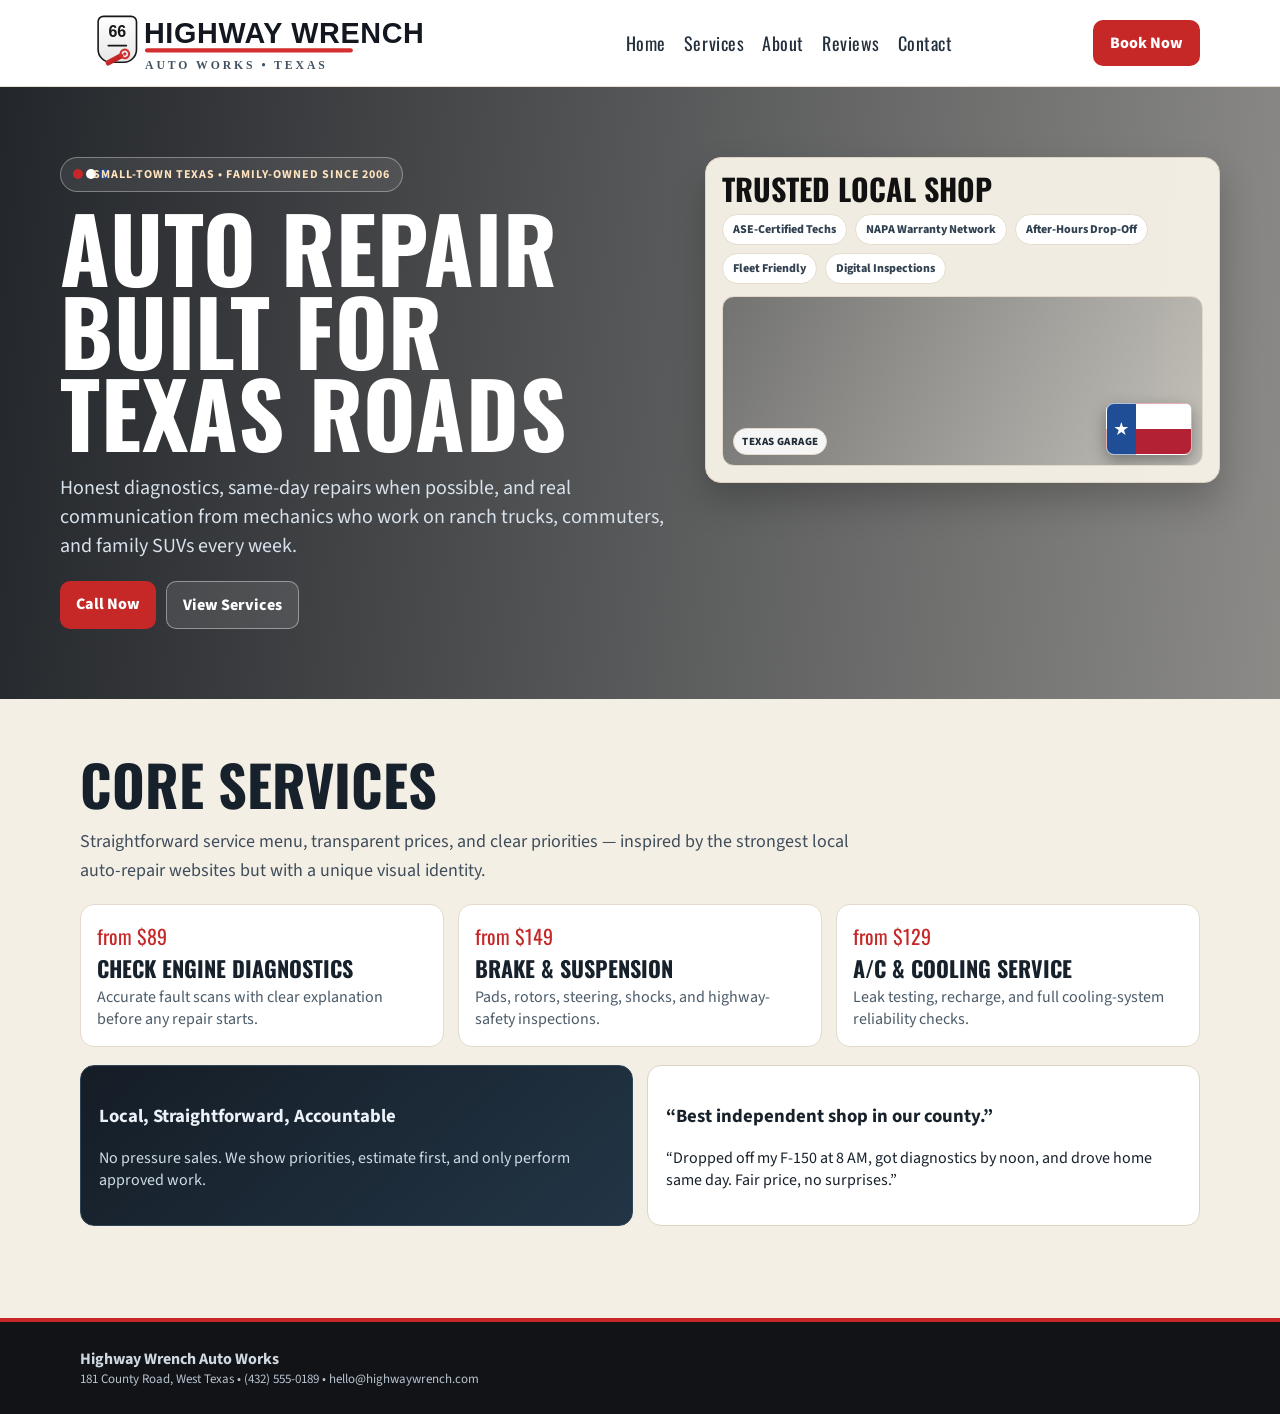
==== index.html @ fc101a39 "fix: header/logo/trust-card alignment updates" ====
<!doctype html><html lang="en"><head><meta charset="UTF-8"><meta name="viewport" content="width=device-width, initial-scale=1.0"><title>Highway Wrench Auto Works | West Texas Auto Repair</title><link rel="preconnect" href="https://fonts.googleapis.com"><link rel="preconnect" href="https://fonts.gstatic.com" crossorigin><link href="https://fonts.googleapis.com/css2?family=Oswald:wght@400;500;600;700&family=Source+Sans+3:wght@400;600;700&display=swap" rel="stylesheet"><link rel="stylesheet" href="assets/styles.css"></head><body>
<header>
  <div class="wrap nav">
    <a class="logo" href="/index.html"><img src="assets/logo.svg" alt="Highway Wrench Auto Works"></a>
    <nav>
      <a href="/index.html">Home</a>
      <a href="/services.html">Services</a>
      <a href="/about.html">About</a>
      <a href="/reviews.html">Reviews</a>
      <a href="/contact.html">Contact</a>
    </nav>
    <a class="cta" href="/contact.html">Book Now</a>
  </div>
</header>
<section class="hero"><div class="wrap hero-grid"><div><div class="eyebrow"><span class="dot"></span>Small-Town Texas • Family-Owned Since 2006</div><h1>Auto Repair Built For Texas Roads</h1><p class="sub">Honest diagnostics, same-day repairs when possible, and real communication from mechanics who work on ranch trucks, commuters, and family SUVs every week.</p><div class="btns"><a class="btn red" href="/contact.html">Call Now</a><a class="btn dark" href="/services.html">View Services</a></div></div><aside class="trust"><h3>Trusted Local Shop</h3><div class="chips"><span class="chip">ASE-Certified Techs</span><span class="chip">NAPA Warranty Network</span><span class="chip">After-Hours Drop-Off</span><span class="chip">Fleet Friendly</span><span class="chip">Digital Inspections</span></div><div class="trust-visual"><span class="trust-visual-label">Texas Garage</span><span class="texas-flag-badge"></span></div></aside></div></section>
<section class="section"><div class="wrap"><h2>Core Services</h2><p class="lead">Straightforward service menu, transparent prices, and clear priorities — inspired by the strongest local auto-repair websites but with a unique visual identity.</p><div class="grid-3"><article class="card"><div class="price">from $89</div><h4>Check Engine Diagnostics</h4><p>Accurate fault scans with clear explanation before any repair starts.</p></article><article class="card"><div class="price">from $149</div><h4>Brake & Suspension</h4><p>Pads, rotors, steering, shocks, and highway-safety inspections.</p></article><article class="card"><div class="price">from $129</div><h4>A/C & Cooling Service</h4><p>Leak testing, recharge, and full cooling-system reliability checks.</p></article></div><div class="split"><div class="panel dark"><h3>Local, Straightforward, Accountable</h3><p>No pressure sales. We show priorities, estimate first, and only perform approved work.</p></div><div class="panel"><h3>“Best independent shop in our county.”</h3><p>“Dropped off my F-150 at 8 AM, got diagnostics by noon, and drove home same day. Fair price, no surprises.”</p></div></div></div></section><footer><div class="wrap"><strong>Highway Wrench Auto Works</strong><div class="small">181 County Road, West Texas • (432) 555-0189 • hello@highwaywrench.com</div></div></footer></body></html>
<!-- Auto-deploy check marker: 2026-04-26T09:16:52Z -->
---- assets/styles.css ----
*{box-sizing:border-box}
:root{
  --red:#c62828;
  --black:#111317;
  --sand:#f4efe5;
  --text:#17212b;
  --muted:#5a6774;
  --line:#ddd3c2;
  --blue:#1f4e96;
}
body{margin:0;font-family:"Source Sans 3",system-ui,sans-serif;background:var(--sand);color:var(--text)}
a{text-decoration:none;color:inherit}
.wrap{max-width:1160px;margin:0 auto;padding:0 20px}
.topbar{background:#0d1117;color:#d9e1ea;font-size:14px}
.toprow{min-height:42px;display:flex;align-items:center;justify-content:space-between;gap:12px;flex-wrap:wrap;padding:6px 0}
.toprow strong{color:#fff}
header{position:sticky;top:0;z-index:30;background:#fff;border-bottom:1px solid #e8dfd2}
.nav{min-height:86px;display:flex;align-items:center;justify-content:space-between;gap:16px}
.logo img{height:64px;width:auto;max-width:min(52vw,460px);display:block}
nav{display:flex;gap:18px;flex-wrap:wrap}
nav a{font-family:"Oswald",sans-serif;letter-spacing:.03em;font-size:18px;color:#22303d}
.cta{background:var(--red);color:#fff;padding:12px 17px;border-radius:10px;font-weight:800}
.hero{color:#fff;min-height:68vh;display:grid;align-items:center;background:linear-gradient(95deg,rgba(12,16,22,.9),rgba(12,16,22,.45)),url('https://lirp.cdn-website.com/d8d4667a/dms3rep/multi/opt/hero-rallyeautoservice-2304w.jpg') center/cover no-repeat}
.hero-grid{display:grid;grid-template-columns:1.1fr .9fr;gap:16px;padding:62px 0;align-items:start}
.eyebrow{display:inline-flex;align-items:center;gap:10px;background:rgba(255,255,255,.08);border:1px solid rgba(255,255,255,.35);padding:8px 12px;border-radius:999px;font-size:12px;font-weight:700;letter-spacing:.08em;text-transform:uppercase;color:#ffe3be}
.dot{width:10px;height:10px;border-radius:999px;background:var(--red);box-shadow:13px 0 0 #fff,26px 0 0 var(--blue)}
h1{font-family:"Oswald",sans-serif;font-size:clamp(44px,8vw,90px);line-height:.92;margin:14px 0 12px;text-transform:uppercase;letter-spacing:.8px}
.sub{max-width:620px;color:#d8e2ec;font-size:20px;line-height:1.45}
.btns{display:flex;gap:10px;flex-wrap:wrap;margin-top:18px}
.btn{padding:12px 16px;border-radius:10px;font-weight:800}
.btn.red{background:var(--red);color:#fff}
.btn.dark{background:rgba(255,255,255,.1);border:1px solid rgba(255,255,255,.4);color:#fff}
.card{background:#fff;border:1px solid #e4dacb;border-radius:14px;padding:16px}
.trust{background:rgba(244,239,229,.98);color:#111;border:1px solid var(--line);border-radius:16px;padding:16px;box-shadow:0 18px 36px rgba(0,0,0,.22)}
.trust h3{margin:0 0 10px;font-family:"Oswald",sans-serif;font-size:30px;text-transform:uppercase;line-height:1}
.chips{display:flex;flex-wrap:wrap;gap:8px}
.chip{background:#fff;border:1px solid #e6dccd;border-radius:999px;padding:6px 10px;font-size:12px;font-weight:800;color:#314150}
.trust-visual{margin-top:12px;height:170px;border-radius:12px;border:1px solid #e2d8c9;position:relative;overflow:hidden;background:linear-gradient(115deg, rgba(10,14,20,.55), rgba(10,14,20,.2)),url('https://lirp.cdn-website.com/d8d4667a/dms3rep/multi/opt/brake-repair-rallyeautoservice-398h.png') center/cover no-repeat}
.trust-visual-label{position:absolute;left:10px;bottom:10px;background:rgba(255,255,255,.92);border:1px solid #e5dbcd;color:#1f2b36;padding:5px 8px;border-radius:999px;font-size:11px;font-weight:800;letter-spacing:.04em;text-transform:uppercase}
.texas-flag-badge{position:absolute;right:10px;bottom:10px;width:86px;height:52px;border-radius:8px;overflow:hidden;border:1px solid rgba(255,255,255,.65);box-shadow:0 6px 16px rgba(0,0,0,.35);background:linear-gradient(90deg,#1f4e96 0 34%,transparent 34%),linear-gradient(0deg,#b22234 0 50%,#fff 50% 100%)}
.texas-flag-badge:before{content:"★";position:absolute;left:17%;top:50%;transform:translate(-50%,-50%);color:#fff;font-size:18px}
.section{padding:58px 0}
h2{font-family:"Oswald",sans-serif;font-size:clamp(34px,5vw,56px);text-transform:uppercase;line-height:.95;margin:0 0 12px}
.lead{max-width:780px;color:#3f4d5b;font-size:18px;line-height:1.6}
.grid-3{display:grid;grid-template-columns:repeat(3,1fr);gap:14px;margin-top:18px}
.price{font-family:"Oswald",sans-serif;color:var(--red);font-size:20px}
.card h4{margin:6px 0;font-size:22px;font-family:"Oswald",sans-serif;line-height:1.05;text-transform:uppercase}
.card p{margin:0;color:#4b5b69}
.split{display:grid;grid-template-columns:1fr 1fr;gap:14px;margin-top:18px}
.panel{border-radius:14px;padding:18px;border:1px solid #ded4c4;background:#fff}
.panel.dark{background:linear-gradient(140deg,#151d26,#223546);color:#ebf1f7;border-color:#2f4558}
.panel.dark p{color:#cfdbe5}
.page-hero{background:#17212b;color:#fff;padding:48px 0;border-bottom:4px solid var(--red)}
.page-hero h1{font-size:56px;margin:0}
.list{display:grid;gap:12px}
.item{background:#fff;border:1px solid #e3d8c9;border-radius:12px;padding:14px}
footer{background:#111317;color:#d0d9e1;padding:26px 0;border-top:4px solid var(--red);margin-top:34px}
.small{font-size:13px;color:#b7c4d0}
@media (max-width:940px){
  .hero-grid,.grid-3,.split{grid-template-columns:1fr}
  nav{display:none}
  .logo img{height:52px}
  .page-hero h1{font-size:42px}
}
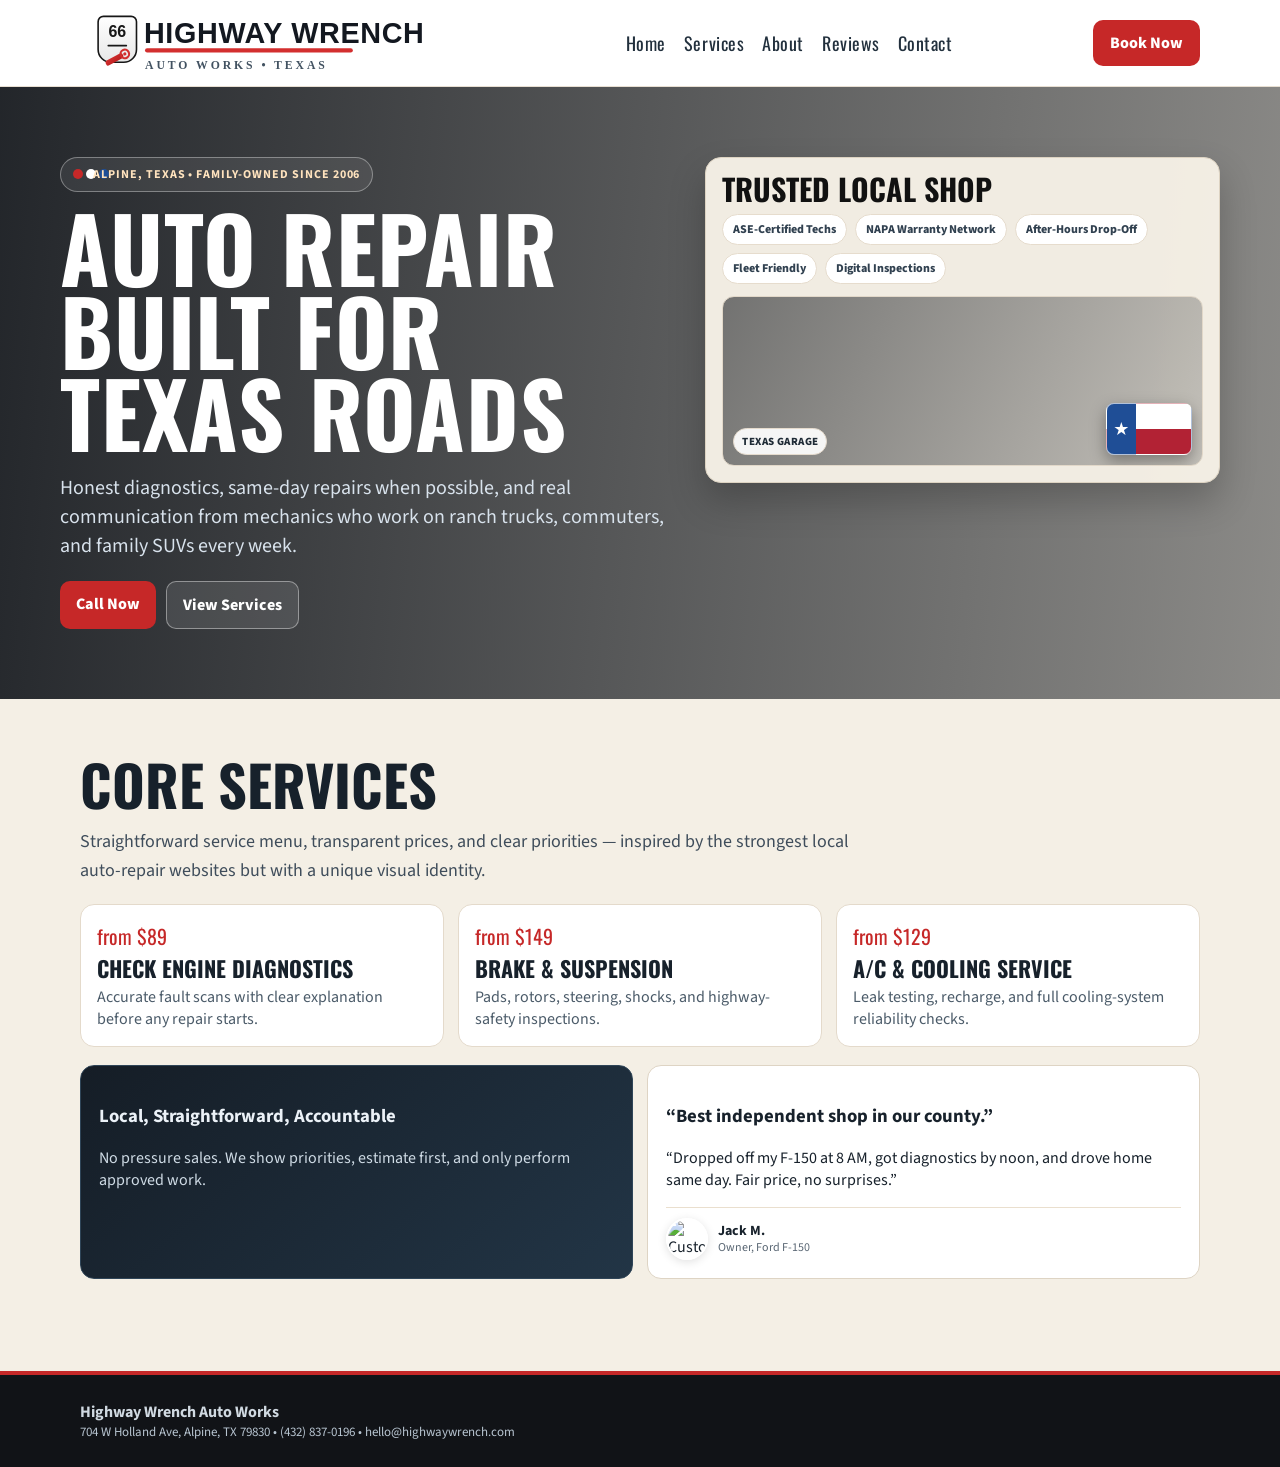
==== commit 741c2cbd: "Refine mobile hero emphasis and localize Alpine TX details" ====
--- a/index.html
+++ b/index.html
@@ -12,6 +12,6 @@
     <a class="cta" href="/contact.html">Book Now</a>
   </div>
 </header>
-<section class="hero"><div class="wrap hero-grid"><div><div class="eyebrow"><span class="dot"></span>Small-Town Texas • Family-Owned Since 2006</div><h1>Auto Repair Built For Texas Roads</h1><p class="sub">Honest diagnostics, same-day repairs when possible, and real communication from mechanics who work on ranch trucks, commuters, and family SUVs every week.</p><div class="btns"><a class="btn red" href="/contact.html">Call Now</a><a class="btn dark" href="/services.html">View Services</a></div></div><aside class="trust"><h3>Trusted Local Shop</h3><div class="chips"><span class="chip">ASE-Certified Techs</span><span class="chip">NAPA Warranty Network</span><span class="chip">After-Hours Drop-Off</span><span class="chip">Fleet Friendly</span><span class="chip">Digital Inspections</span></div><div class="trust-visual"><span class="trust-visual-label">Texas Garage</span><span class="texas-flag-badge"></span></div></aside></div></section>
-<section class="section"><div class="wrap"><h2>Core Services</h2><p class="lead">Straightforward service menu, transparent prices, and clear priorities — inspired by the strongest local auto-repair websites but with a unique visual identity.</p><div class="grid-3"><article class="card"><div class="price">from $89</div><h4>Check Engine Diagnostics</h4><p>Accurate fault scans with clear explanation before any repair starts.</p></article><article class="card"><div class="price">from $149</div><h4>Brake & Suspension</h4><p>Pads, rotors, steering, shocks, and highway-safety inspections.</p></article><article class="card"><div class="price">from $129</div><h4>A/C & Cooling Service</h4><p>Leak testing, recharge, and full cooling-system reliability checks.</p></article></div><div class="split"><div class="panel dark"><h3>Local, Straightforward, Accountable</h3><p>No pressure sales. We show priorities, estimate first, and only perform approved work.</p></div><div class="panel"><h3>“Best independent shop in our county.”</h3><p>“Dropped off my F-150 at 8 AM, got diagnostics by noon, and drove home same day. Fair price, no surprises.”</p></div></div></div></section><footer><div class="wrap"><strong>Highway Wrench Auto Works</strong><div class="small">181 County Road, West Texas • (432) 555-0189 • hello@highwaywrench.com</div></div></footer></body></html>
+<section class="hero"><div class="wrap hero-grid"><div class="hero-copy"><div class="eyebrow"><span class="dot"></span>Alpine, Texas • Family-Owned Since 2006</div><h1>Auto Repair Built For Texas Roads</h1><p class="sub">Honest diagnostics, same-day repairs when possible, and real communication from mechanics who work on ranch trucks, commuters, and family SUVs every week.</p><div class="btns"><a class="btn red" href="/contact.html">Call Now</a><a class="btn dark" href="/services.html">View Services</a></div></div><aside class="trust"><h3>Trusted Local Shop</h3><div class="chips"><span class="chip">ASE-Certified Techs</span><span class="chip">NAPA Warranty Network</span><span class="chip">After-Hours Drop-Off</span><span class="chip">Fleet Friendly</span><span class="chip">Digital Inspections</span></div><div class="trust-visual"><span class="trust-visual-label">Texas Garage</span><span class="texas-flag-badge"></span></div></aside></div></section>
+<section class="section"><div class="wrap"><h2>Core Services</h2><p class="lead">Straightforward service menu, transparent prices, and clear priorities — inspired by the strongest local auto-repair websites but with a unique visual identity.</p><div class="grid-3"><article class="card"><div class="price">from $89</div><h4>Check Engine Diagnostics</h4><p>Accurate fault scans with clear explanation before any repair starts.</p></article><article class="card"><div class="price">from $149</div><h4>Brake & Suspension</h4><p>Pads, rotors, steering, shocks, and highway-safety inspections.</p></article><article class="card"><div class="price">from $129</div><h4>A/C & Cooling Service</h4><p>Leak testing, recharge, and full cooling-system reliability checks.</p></article></div><div class="split"><div class="panel dark"><h3>Local, Straightforward, Accountable</h3><p>No pressure sales. We show priorities, estimate first, and only perform approved work.</p></div><div class="panel testimonial"><h3>“Best independent shop in our county.”</h3><p>“Dropped off my F-150 at 8 AM, got diagnostics by noon, and drove home same day. Fair price, no surprises.”</p><div class="mini-testimonial"><img src="https://images.unsplash.com/photo-1486006920555-c77dcf18193c?auto=format&fit=crop&w=160&q=80" alt="Customer vehicle"><div><strong>Jack M.</strong><span>Owner, Ford F-150</span></div></div></div></div></div></section><footer><div class="wrap"><strong>Highway Wrench Auto Works</strong><div class="small">704 W Holland Ave, Alpine, TX 79830 • (432) 837-0196 • hello@highwaywrench.com</div></div></footer></body></html>
 <!-- Auto-deploy check marker: 2026-04-26T09:16:52Z -->
--- a/assets/styles.css
+++ b/assets/styles.css
@@ -50,6 +50,10 @@
 .panel{border-radius:14px;padding:18px;border:1px solid #ded4c4;background:#fff}
 .panel.dark{background:linear-gradient(140deg,#151d26,#223546);color:#ebf1f7;border-color:#2f4558}
 .panel.dark p{color:#cfdbe5}
+.testimonial .mini-testimonial{display:flex;align-items:center;gap:10px;margin-top:12px;padding-top:10px;border-top:1px solid #eadfce}
+.testimonial .mini-testimonial img{width:42px;height:42px;border-radius:999px;object-fit:cover;border:2px solid #fff;box-shadow:0 2px 10px rgba(0,0,0,.12)}
+.testimonial .mini-testimonial strong{display:block;font-size:14px;line-height:1.15}
+.testimonial .mini-testimonial span{display:block;font-size:12px;color:#5a6774}
 .page-hero{background:#17212b;color:#fff;padding:48px 0;border-bottom:4px solid var(--red)}
 .page-hero h1{font-size:56px;margin:0}
 .list{display:grid;gap:12px}
@@ -58,6 +62,12 @@
 .small{font-size:13px;color:#b7c4d0}
 @media (max-width:940px){
   .hero-grid,.grid-3,.split{grid-template-columns:1fr}
+  .hero-grid{padding:46px 0 34px}
+  .hero-copy{text-align:center}
+  .hero-copy .eyebrow{margin:0 auto 10px;justify-content:center}
+  .hero-copy h1{font-size:clamp(36px,12vw,52px);line-height:.95;margin:10px 0 12px}
+  .hero-copy .sub{margin:0 auto;max-width:34ch;font-size:18px;line-height:1.5;color:#e4edf5}
+  .hero-copy .btns{justify-content:center;margin-top:16px}
   nav{display:none}
   .logo img{height:52px}
   .page-hero h1{font-size:42px}
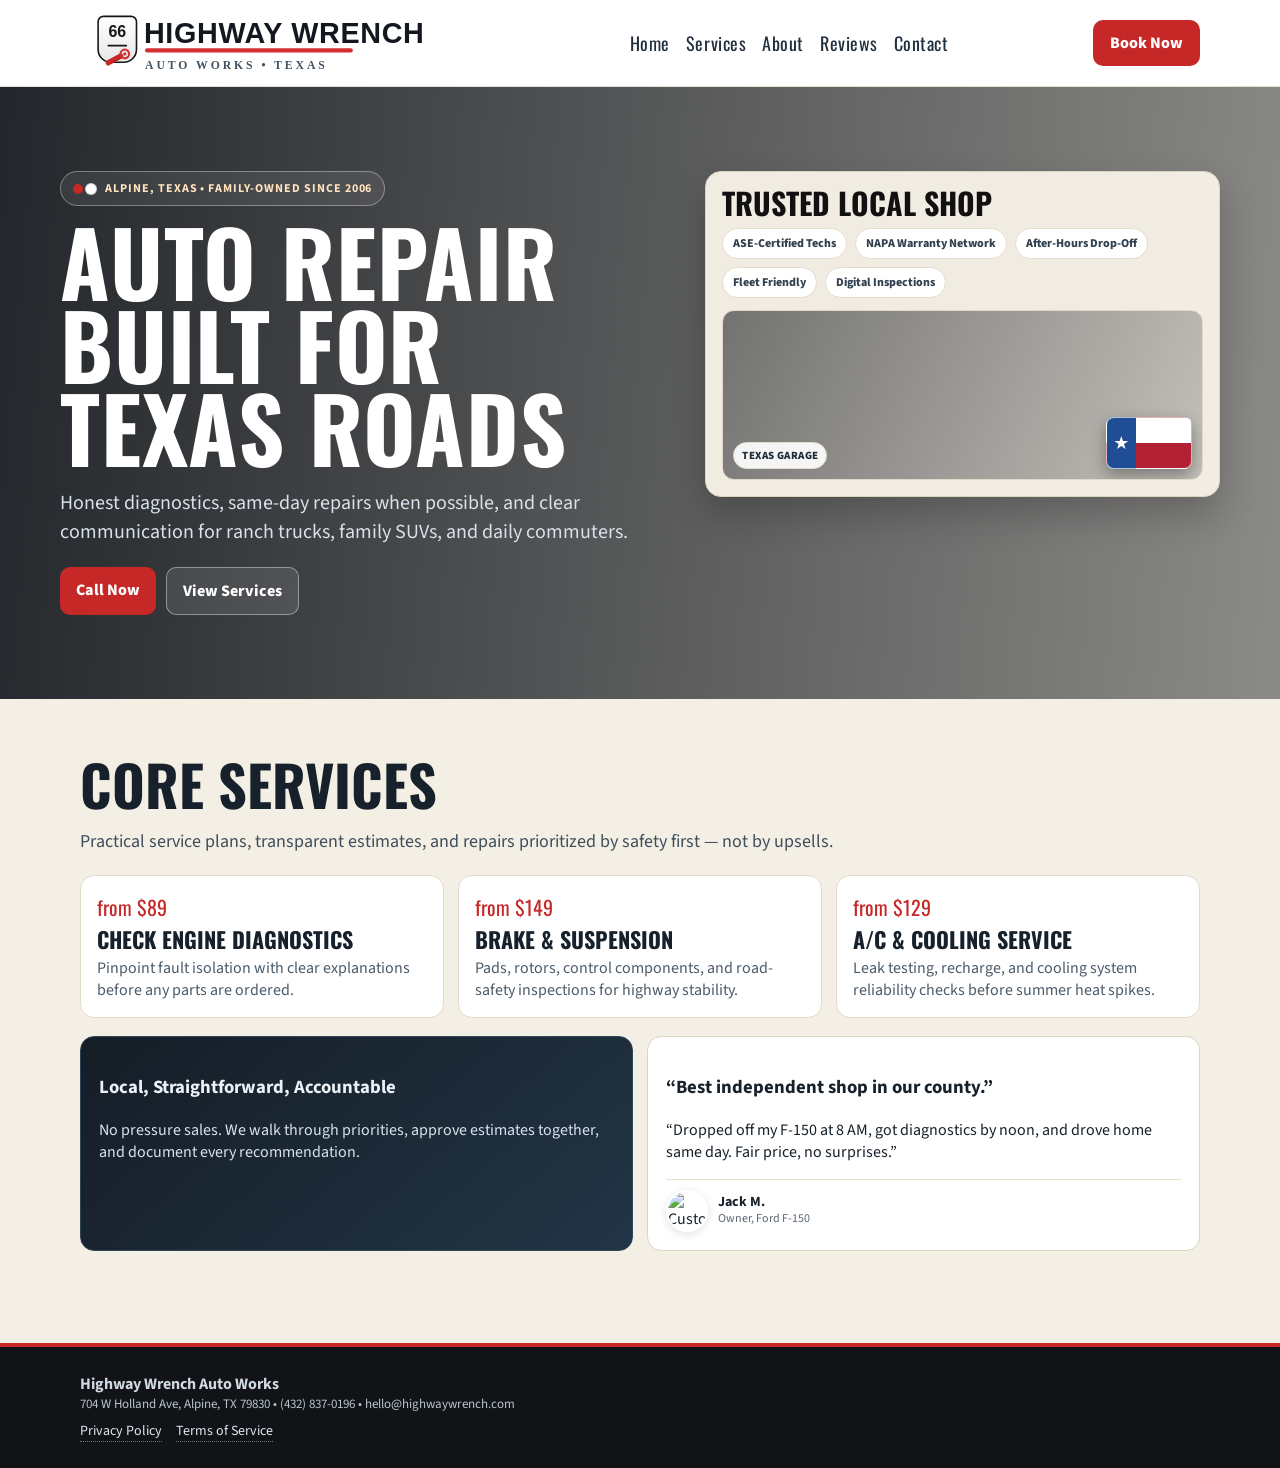
==== commit 3d7e7d6c: "Expand to 7-page SEO-ready site with OG and schema markup" ====
--- a/index.html
+++ b/index.html
@@ -1,17 +1,126 @@
-<!doctype html><html lang="en"><head><meta charset="UTF-8"><meta name="viewport" content="width=device-width, initial-scale=1.0"><title>Highway Wrench Auto Works | West Texas Auto Repair</title><link rel="preconnect" href="https://fonts.googleapis.com"><link rel="preconnect" href="https://fonts.gstatic.com" crossorigin><link href="https://fonts.googleapis.com/css2?family=Oswald:wght@400;500;600;700&family=Source+Sans+3:wght@400;600;700&display=swap" rel="stylesheet"><link rel="stylesheet" href="assets/styles.css"></head><body>
+<!doctype html>
+<html lang="en">
+<head>
+<meta charset="UTF-8">
+<meta name="viewport" content="width=device-width, initial-scale=1.0">
+<title>Alpine TX Auto Repair Shop | Highway Wrench Auto Works</title>
+<meta name="description" content="Reliable Alpine, Texas auto repair for trucks, SUVs, and commuter cars. Honest diagnostics, same-day service options, and local accountability.">
+<link rel="canonical" href="https://wrench99.netlify.app/index.html">
+<link rel="preconnect" href="https://fonts.googleapis.com">
+<link rel="preconnect" href="https://fonts.gstatic.com" crossorigin>
+<link href="https://fonts.googleapis.com/css2?family=Oswald:wght@400;500;600;700&family=Source+Sans+3:wght@400;600;700&display=swap" rel="stylesheet">
+<link rel="stylesheet" href="/assets/styles.css">
+<meta property="og:type" content="website">
+<meta property="og:site_name" content="Highway Wrench Auto Works">
+<meta property="og:title" content="Alpine TX Auto Repair Shop | Highway Wrench Auto Works">
+<meta property="og:description" content="Reliable Alpine, Texas auto repair for trucks, SUVs, and commuter cars. Honest diagnostics, same-day service options, and local accountability.">
+<meta property="og:url" content="https://wrench99.netlify.app/index.html">
+<meta property="og:image" content="https://images.unsplash.com/photo-1487754180451-c456f719a1fc?auto=format&fit=crop&w=1200&q=80">
+<meta property="og:locale" content="en_US">
+<meta name="twitter:card" content="summary_large_image">
+<meta name="twitter:title" content="Alpine TX Auto Repair Shop | Highway Wrench Auto Works">
+<meta name="twitter:description" content="Reliable Alpine, Texas auto repair for trucks, SUVs, and commuter cars. Honest diagnostics, same-day service options, and local accountability.">
+<meta name="twitter:image" content="https://images.unsplash.com/photo-1487754180451-c456f719a1fc?auto=format&fit=crop&w=1200&q=80">
+<script type="application/ld+json">{
+  "@context": "https://schema.org",
+  "@graph": [
+    {
+      "@type": "AutoRepair",
+      "@id": "https://wrench99.netlify.app/#business",
+      "name": "Highway Wrench Auto Works",
+      "telephone": "(432) 837-0196",
+      "email": "hello@highwaywrench.com",
+      "address": {
+        "@type": "PostalAddress",
+        "streetAddress": "704 W Holland Ave",
+        "addressLocality": "Alpine",
+        "addressRegion": "TX",
+        "postalCode": "79830",
+        "addressCountry": "US"
+      },
+      "areaServed": [
+        "Alpine, TX",
+        "Brewster County, TX"
+      ],
+      "openingHours": "Mo-Sa 07:30-18:00",
+      "url": "https://wrench99.netlify.app"
+    },
+    {
+      "@type": "WebPage",
+      "@id": "https://wrench99.netlify.app/index.html#webpage",
+      "url": "https://wrench99.netlify.app/index.html",
+      "name": "Alpine TX Auto Repair Shop | Highway Wrench Auto Works",
+      "description": "Reliable Alpine, Texas auto repair for trucks, SUVs, and commuter cars. Honest diagnostics, same-day service options, and local accountability.",
+      "isPartOf": {
+        "@type": "WebSite",
+        "name": "Highway Wrench Auto Works",
+        "url": "https://wrench99.netlify.app"
+      },
+      "about": {
+        "@id": "https://wrench99.netlify.app/#business"
+      }
+    }
+  ]
+}</script>
+</head>
+<body>
 <header>
   <div class="wrap nav">
-    <a class="logo" href="/index.html"><img src="assets/logo.svg" alt="Highway Wrench Auto Works"></a>
-    <nav>
-      <a href="/index.html">Home</a>
-      <a href="/services.html">Services</a>
-      <a href="/about.html">About</a>
-      <a href="/reviews.html">Reviews</a>
-      <a href="/contact.html">Contact</a>
-    </nav>
+    <a class="logo" href="/index.html"><img src="/assets/logo.svg" alt="Highway Wrench Auto Works"></a>
+    <nav><a href="/index.html">Home</a>
+<a href="/services.html">Services</a>
+<a href="/about.html">About</a>
+<a href="/reviews.html">Reviews</a>
+<a href="/contact.html">Contact</a></nav>
     <a class="cta" href="/contact.html">Book Now</a>
   </div>
 </header>
-<section class="hero"><div class="wrap hero-grid"><div class="hero-copy"><div class="eyebrow"><span class="dot"></span>Alpine, Texas • Family-Owned Since 2006</div><h1>Auto Repair Built For Texas Roads</h1><p class="sub">Honest diagnostics, same-day repairs when possible, and real communication from mechanics who work on ranch trucks, commuters, and family SUVs every week.</p><div class="btns"><a class="btn red" href="/contact.html">Call Now</a><a class="btn dark" href="/services.html">View Services</a></div></div><aside class="trust"><h3>Trusted Local Shop</h3><div class="chips"><span class="chip">ASE-Certified Techs</span><span class="chip">NAPA Warranty Network</span><span class="chip">After-Hours Drop-Off</span><span class="chip">Fleet Friendly</span><span class="chip">Digital Inspections</span></div><div class="trust-visual"><span class="trust-visual-label">Texas Garage</span><span class="texas-flag-badge"></span></div></aside></div></section>
-<section class="section"><div class="wrap"><h2>Core Services</h2><p class="lead">Straightforward service menu, transparent prices, and clear priorities — inspired by the strongest local auto-repair websites but with a unique visual identity.</p><div class="grid-3"><article class="card"><div class="price">from $89</div><h4>Check Engine Diagnostics</h4><p>Accurate fault scans with clear explanation before any repair starts.</p></article><article class="card"><div class="price">from $149</div><h4>Brake & Suspension</h4><p>Pads, rotors, steering, shocks, and highway-safety inspections.</p></article><article class="card"><div class="price">from $129</div><h4>A/C & Cooling Service</h4><p>Leak testing, recharge, and full cooling-system reliability checks.</p></article></div><div class="split"><div class="panel dark"><h3>Local, Straightforward, Accountable</h3><p>No pressure sales. We show priorities, estimate first, and only perform approved work.</p></div><div class="panel testimonial"><h3>“Best independent shop in our county.”</h3><p>“Dropped off my F-150 at 8 AM, got diagnostics by noon, and drove home same day. Fair price, no surprises.”</p><div class="mini-testimonial"><img src="https://images.unsplash.com/photo-1486006920555-c77dcf18193c?auto=format&fit=crop&w=160&q=80" alt="Customer vehicle"><div><strong>Jack M.</strong><span>Owner, Ford F-150</span></div></div></div></div></div></section><footer><div class="wrap"><strong>Highway Wrench Auto Works</strong><div class="small">704 W Holland Ave, Alpine, TX 79830 • (432) 837-0196 • hello@highwaywrench.com</div></div></footer></body></html>
-<!-- Auto-deploy check marker: 2026-04-26T09:16:52Z -->
+<section class="hero">
+  <div class="wrap hero-grid">
+    <div class="hero-copy">
+      <div class="eyebrow"><span class="dot"></span>Alpine, Texas • Family-Owned Since 2006</div>
+      <h1>Auto Repair Built For Texas Roads</h1>
+      <p class="sub">Honest diagnostics, same-day repairs when possible, and clear communication for ranch trucks, family SUVs, and daily commuters.</p>
+      <div class="btns">
+        <a class="btn red" href="tel:+14328370196">Call Now</a>
+        <a class="btn dark" href="/services.html">View Services</a>
+      </div>
+    </div>
+    <aside class="trust">
+      <h3>Trusted Local Shop</h3>
+      <div class="chips">
+        <span class="chip">ASE-Certified Techs</span><span class="chip">NAPA Warranty Network</span>
+        <span class="chip">After-Hours Drop-Off</span><span class="chip">Fleet Friendly</span>
+        <span class="chip">Digital Inspections</span>
+      </div>
+      <div class="trust-visual"><span class="trust-visual-label">Texas Garage</span><span class="texas-flag-badge"></span></div>
+    </aside>
+  </div>
+</section>
+<section class="section">
+  <div class="wrap">
+    <h2>Core Services</h2>
+    <p class="lead">Practical service plans, transparent estimates, and repairs prioritized by safety first — not by upsells.</p>
+    <div class="grid-3">
+      <article class="card"><div class="price">from $89</div><h4>Check Engine Diagnostics</h4><p>Pinpoint fault isolation with clear explanations before any parts are ordered.</p></article>
+      <article class="card"><div class="price">from $149</div><h4>Brake & Suspension</h4><p>Pads, rotors, control components, and road-safety inspections for highway stability.</p></article>
+      <article class="card"><div class="price">from $129</div><h4>A/C & Cooling Service</h4><p>Leak testing, recharge, and cooling system reliability checks before summer heat spikes.</p></article>
+    </div>
+    <div class="split">
+      <div class="panel dark"><h3>Local, Straightforward, Accountable</h3><p>No pressure sales. We walk through priorities, approve estimates together, and document every recommendation.</p></div>
+      <div class="panel testimonial"><h3>“Best independent shop in our county.”</h3><p>“Dropped off my F-150 at 8 AM, got diagnostics by noon, and drove home same day. Fair price, no surprises.”</p><div class="mini-testimonial"><img src="https://images.unsplash.com/photo-1486006920555-c77dcf18193c?auto=format&fit=crop&w=160&q=80" alt="Customer vehicle"><div><strong>Jack M.</strong><span>Owner, Ford F-150</span></div></div></div>
+    </div>
+  </div>
+</section>
+<footer>
+  <div class="wrap">
+    <strong>Highway Wrench Auto Works</strong>
+    <div class="small">704 W Holland Ave, Alpine, TX 79830 • (432) 837-0196 • hello@highwaywrench.com</div>
+    <div class="footer-links">
+      <a href="/privacy.html">Privacy Policy</a>
+      <a href="/terms-of-service.html">Terms of Service</a>
+    </div>
+  </div>
+</footer>
+</body>
+</html>
--- a/assets/styles.css
+++ b/assets/styles.css
@@ -1,36 +1,27 @@
 *{box-sizing:border-box}
-:root{
-  --red:#c62828;
-  --black:#111317;
-  --sand:#f4efe5;
-  --text:#17212b;
-  --muted:#5a6774;
-  --line:#ddd3c2;
-  --blue:#1f4e96;
-}
+:root{--red:#c62828;--black:#111317;--sand:#f4efe5;--text:#17212b;--muted:#5a6774;--line:#ddd3c2;--blue:#1f4e96}
 body{margin:0;font-family:"Source Sans 3",system-ui,sans-serif;background:var(--sand);color:var(--text)}
 a{text-decoration:none;color:inherit}
 .wrap{max-width:1160px;margin:0 auto;padding:0 20px}
-.topbar{background:#0d1117;color:#d9e1ea;font-size:14px}
-.toprow{min-height:42px;display:flex;align-items:center;justify-content:space-between;gap:12px;flex-wrap:wrap;padding:6px 0}
-.toprow strong{color:#fff}
 header{position:sticky;top:0;z-index:30;background:#fff;border-bottom:1px solid #e8dfd2}
 .nav{min-height:86px;display:flex;align-items:center;justify-content:space-between;gap:16px}
 .logo img{height:64px;width:auto;max-width:min(52vw,460px);display:block}
-nav{display:flex;gap:18px;flex-wrap:wrap}
+nav{display:flex;gap:16px;flex-wrap:wrap}
 nav a{font-family:"Oswald",sans-serif;letter-spacing:.03em;font-size:18px;color:#22303d}
 .cta{background:var(--red);color:#fff;padding:12px 17px;border-radius:10px;font-weight:800}
 .hero{color:#fff;min-height:68vh;display:grid;align-items:center;background:linear-gradient(95deg,rgba(12,16,22,.9),rgba(12,16,22,.45)),url('https://lirp.cdn-website.com/d8d4667a/dms3rep/multi/opt/hero-rallyeautoservice-2304w.jpg') center/cover no-repeat}
 .hero-grid{display:grid;grid-template-columns:1.1fr .9fr;gap:16px;padding:62px 0;align-items:start}
 .eyebrow{display:inline-flex;align-items:center;gap:10px;background:rgba(255,255,255,.08);border:1px solid rgba(255,255,255,.35);padding:8px 12px;border-radius:999px;font-size:12px;font-weight:700;letter-spacing:.08em;text-transform:uppercase;color:#ffe3be}
-.dot{width:10px;height:10px;border-radius:999px;background:var(--red);box-shadow:13px 0 0 #fff,26px 0 0 var(--blue)}
+.dot{position:relative;display:inline-block;width:22px;height:10px}
+.dot::before,.dot::after{content:"";position:absolute;top:50%;width:10px;height:10px;border-radius:999px;transform:translateY(-50%)}
+.dot::before{left:0;background:var(--red)}
+.dot::after{left:12px;background:#fff;border:1px solid rgba(0,0,0,.18)}
 h1{font-family:"Oswald",sans-serif;font-size:clamp(44px,8vw,90px);line-height:.92;margin:14px 0 12px;text-transform:uppercase;letter-spacing:.8px}
 .sub{max-width:620px;color:#d8e2ec;font-size:20px;line-height:1.45}
 .btns{display:flex;gap:10px;flex-wrap:wrap;margin-top:18px}
-.btn{padding:12px 16px;border-radius:10px;font-weight:800}
+.btn{padding:12px 16px;border-radius:10px;font-weight:800;display:inline-block}
 .btn.red{background:var(--red);color:#fff}
 .btn.dark{background:rgba(255,255,255,.1);border:1px solid rgba(255,255,255,.4);color:#fff}
-.card{background:#fff;border:1px solid #e4dacb;border-radius:14px;padding:16px}
 .trust{background:rgba(244,239,229,.98);color:#111;border:1px solid var(--line);border-radius:16px;padding:16px;box-shadow:0 18px 36px rgba(0,0,0,.22)}
 .trust h3{margin:0 0 10px;font-family:"Oswald",sans-serif;font-size:30px;text-transform:uppercase;line-height:1}
 .chips{display:flex;flex-wrap:wrap;gap:8px}
@@ -43,22 +34,35 @@
 h2{font-family:"Oswald",sans-serif;font-size:clamp(34px,5vw,56px);text-transform:uppercase;line-height:.95;margin:0 0 12px}
 .lead{max-width:780px;color:#3f4d5b;font-size:18px;line-height:1.6}
 .grid-3{display:grid;grid-template-columns:repeat(3,1fr);gap:14px;margin-top:18px}
+.card{background:#fff;border:1px solid #e4dacb;border-radius:14px;padding:16px}
 .price{font-family:"Oswald",sans-serif;color:var(--red);font-size:20px}
-.card h4{margin:6px 0;font-size:22px;font-family:"Oswald",sans-serif;line-height:1.05;text-transform:uppercase}
+.card h3,.card h4{margin:6px 0;font-size:22px;font-family:"Oswald",sans-serif;line-height:1.05;text-transform:uppercase}
 .card p{margin:0;color:#4b5b69}
 .split{display:grid;grid-template-columns:1fr 1fr;gap:14px;margin-top:18px}
 .panel{border-radius:14px;padding:18px;border:1px solid #ded4c4;background:#fff}
 .panel.dark{background:linear-gradient(140deg,#151d26,#223546);color:#ebf1f7;border-color:#2f4558}
-.panel.dark p{color:#cfdbe5}
+.panel.dark p,.panel.dark li,.panel.dark .small-note{color:#d7e3ee}
 .testimonial .mini-testimonial{display:flex;align-items:center;gap:10px;margin-top:12px;padding-top:10px;border-top:1px solid #eadfce}
 .testimonial .mini-testimonial img{width:42px;height:42px;border-radius:999px;object-fit:cover;border:2px solid #fff;box-shadow:0 2px 10px rgba(0,0,0,.12)}
 .testimonial .mini-testimonial strong{display:block;font-size:14px;line-height:1.15}
 .testimonial .mini-testimonial span{display:block;font-size:12px;color:#5a6774}
-.page-hero{background:#17212b;color:#fff;padding:48px 0;border-bottom:4px solid var(--red)}
-.page-hero h1{font-size:56px;margin:0}
-.list{display:grid;gap:12px}
-.item{background:#fff;border:1px solid #e3d8c9;border-radius:12px;padding:14px}
+.page-hero{color:#fff;padding:64px 0;border-bottom:4px solid var(--red);background-size:cover;background-position:center}
+.page-hero p{max-width:760px;color:#e2ebf3;font-size:18px}
+.ph-services{background-image:linear-gradient(95deg,rgba(14,19,28,.87),rgba(14,19,28,.58)),url('https://images.unsplash.com/photo-1487754180451-c456f719a1fc?auto=format&fit=crop&w=1600&q=80')}
+.ph-about{background-image:linear-gradient(95deg,rgba(14,19,28,.87),rgba(14,19,28,.58)),url('https://images.unsplash.com/photo-1632823469850-2f77dd9c7f93?auto=format&fit=crop&w=1600&q=80')}
+.ph-reviews{background-image:linear-gradient(95deg,rgba(14,19,28,.87),rgba(14,19,28,.58)),url('https://images.unsplash.com/photo-1625047509248-ec889cbff17f?auto=format&fit=crop&w=1600&q=80')}
+.ph-contact{background-image:linear-gradient(95deg,rgba(14,19,28,.87),rgba(14,19,28,.58)),url('https://images.unsplash.com/photo-1517673132405-a56a62b18caf?auto=format&fit=crop&w=1600&q=80')}
+.ph-privacy{background-image:linear-gradient(95deg,rgba(14,19,28,.9),rgba(14,19,28,.62)),url('https://images.unsplash.com/photo-1450101499163-c8848c66ca85?auto=format&fit=crop&w=1600&q=80')}
+.ph-terms{background-image:linear-gradient(95deg,rgba(14,19,28,.9),rgba(14,19,28,.62)),url('https://images.unsplash.com/photo-1454165804606-c3d57bc86b40?auto=format&fit=crop&w=1600&q=80')}
+.legal h3{font-family:"Oswald",sans-serif;letter-spacing:.03em;text-transform:uppercase;margin:0 0 8px}
+.legal p,.legal li{color:#3e4b58;line-height:1.65}
+.legal ul{padding-left:18px;margin:8px 0 0}
+.feature-image{margin-top:16px;border-radius:14px;overflow:hidden;border:1px solid #e4dacb}
+.feature-image img{display:block;width:100%;height:280px;object-fit:cover}
+.small-note{font-size:13px;color:#5f6d7b}
 footer{background:#111317;color:#d0d9e1;padding:26px 0;border-top:4px solid var(--red);margin-top:34px}
+.footer-links{display:flex;gap:14px;flex-wrap:wrap;margin-top:8px}
+.footer-links a{color:#dce7f1;font-size:14px;border-bottom:1px dotted rgba(220,231,241,.45)}
 .small{font-size:13px;color:#b7c4d0}
 @media (max-width:940px){
   .hero-grid,.grid-3,.split{grid-template-columns:1fr}
@@ -71,4 +75,5 @@
   nav{display:none}
   .logo img{height:52px}
   .page-hero h1{font-size:42px}
+  .feature-image img{height:220px}
 }
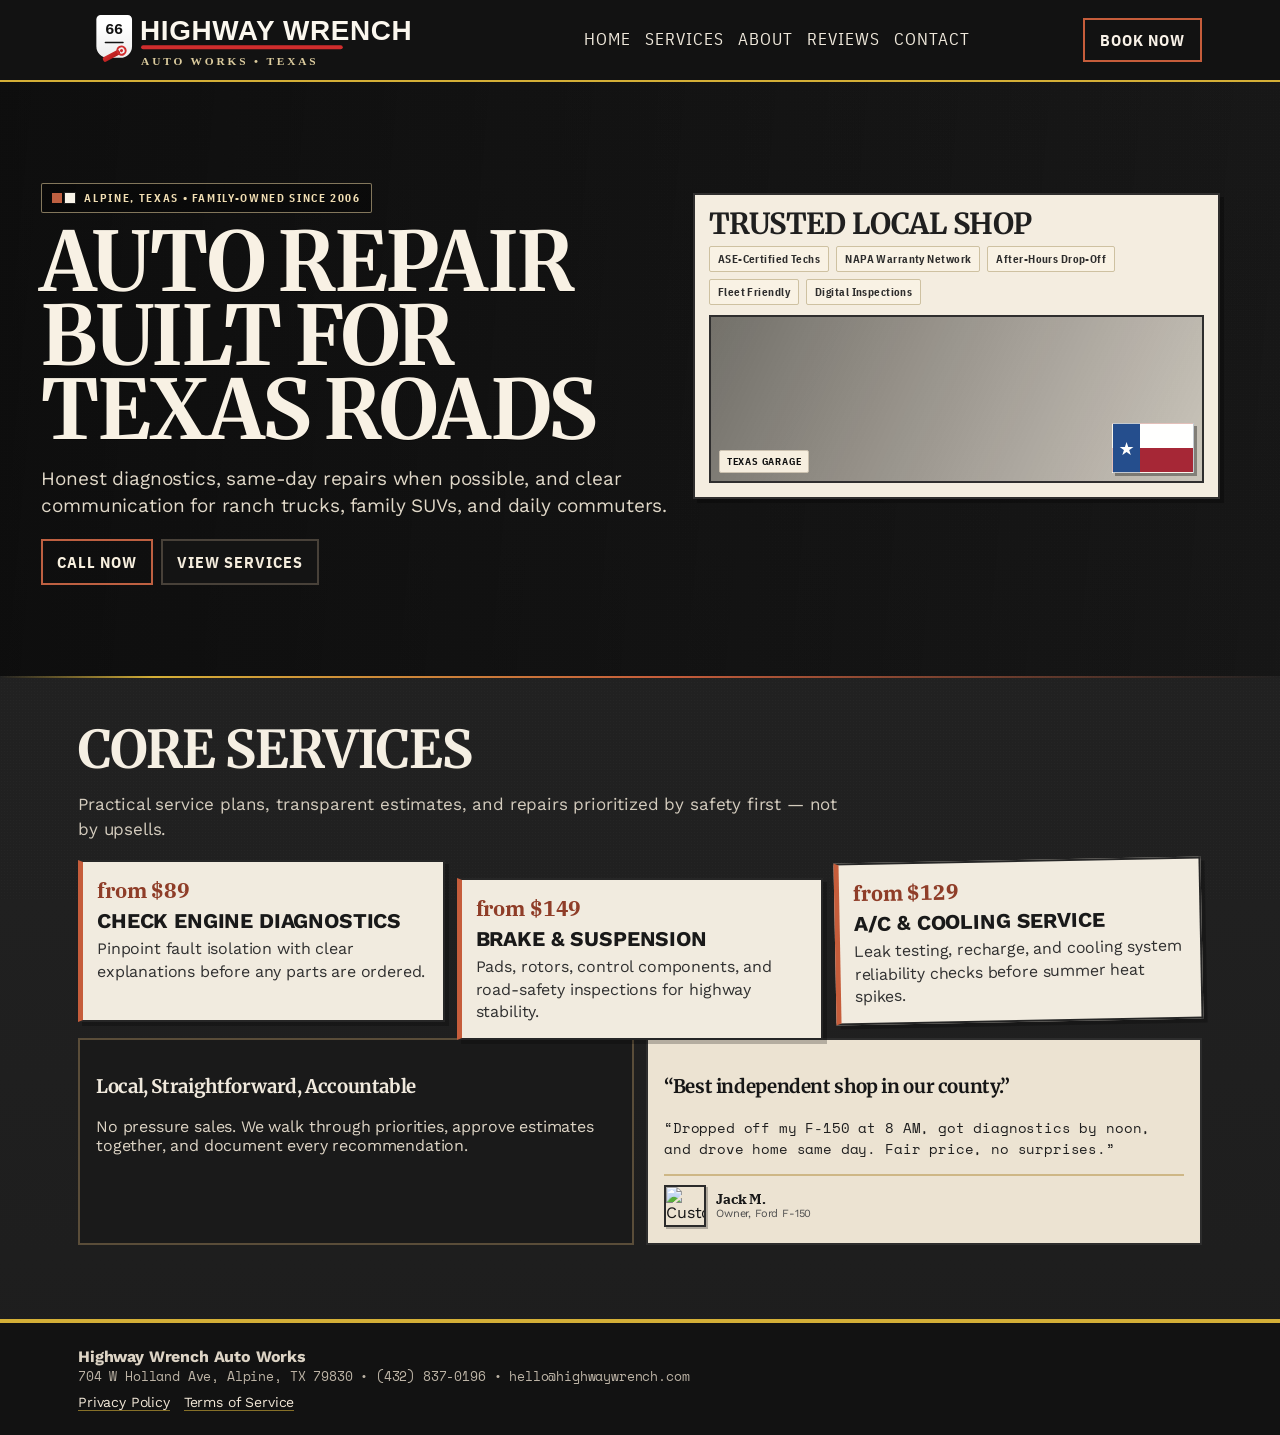
==== commit ae564832: "Improve logo contrast on dark header and add site favicon" ====
--- a/index.html
+++ b/index.html
@@ -10,6 +10,8 @@
 <link rel="preconnect" href="https://fonts.gstatic.com" crossorigin>
 <link href="https://fonts.googleapis.com/css2?family=Oswald:wght@400;500;600;700&family=Source+Sans+3:wght@400;600;700&display=swap" rel="stylesheet">
 <link rel="stylesheet" href="/assets/styles.css">
+<link rel="icon" href="/assets/favicon.svg" type="image/svg+xml">
+<link rel="shortcut icon" href="/assets/favicon.svg" type="image/svg+xml">
 <meta property="og:type" content="website">
 <meta property="og:site_name" content="Highway Wrench Auto Works">
 <meta property="og:title" content="Alpine TX Auto Repair Shop | Highway Wrench Auto Works">
--- a/assets/styles.css
+++ b/assets/styles.css
@@ -1,79 +1,227 @@
+@import url('https://fonts.googleapis.com/css2?family=IBM+Plex+Sans+Condensed:wght@500;600;700&family=IBM+Plex+Serif:wght@600;700&family=Merriweather:wght@700;900&family=Space+Mono:wght@400;700&family=Work+Sans:wght@400;500;600;700&display=swap');
+
 *{box-sizing:border-box}
-:root{--red:#c62828;--black:#111317;--sand:#f4efe5;--text:#17212b;--muted:#5a6774;--line:#ddd3c2;--blue:#1f4e96}
-body{margin:0;font-family:"Source Sans 3",system-ui,sans-serif;background:var(--sand);color:var(--text)}
+:root{
+  --bg:#202020;
+  --bg-deep:#171717;
+  --panel:#f1ebdf;
+  --panel-2:#ece3d2;
+  --text:#151515;
+  --text-light:#f5f1e8;
+  --muted:#666;
+  --accent:#c65d3b;
+  --accent-2:#d4af37;
+  --line:#3f3f3f;
+}
+body{
+  margin:0;
+  font-family:"Work Sans",system-ui,sans-serif;
+  background:linear-gradient(180deg,#252525 0%,#1d1d1d 100%);
+  color:var(--text-light);
+  letter-spacing:-.01em;
+  position:relative;
+}
+body::before{
+  content:"";
+  position:fixed;
+  inset:0;
+  pointer-events:none;
+  opacity:.05;
+  background-image:radial-gradient(rgba(255,255,255,.4) 0.6px, transparent 0.6px);
+  background-size:3px 3px;
+}
 a{text-decoration:none;color:inherit}
-.wrap{max-width:1160px;margin:0 auto;padding:0 20px}
-header{position:sticky;top:0;z-index:30;background:#fff;border-bottom:1px solid #e8dfd2}
-.nav{min-height:86px;display:flex;align-items:center;justify-content:space-between;gap:16px}
-.logo img{height:64px;width:auto;max-width:min(52vw,460px);display:block}
-nav{display:flex;gap:16px;flex-wrap:wrap}
-nav a{font-family:"Oswald",sans-serif;letter-spacing:.03em;font-size:18px;color:#22303d}
-.cta{background:var(--red);color:#fff;padding:12px 17px;border-radius:10px;font-weight:800}
-.hero{color:#fff;min-height:68vh;display:grid;align-items:center;background:linear-gradient(95deg,rgba(12,16,22,.9),rgba(12,16,22,.45)),url('https://lirp.cdn-website.com/d8d4667a/dms3rep/multi/opt/hero-rallyeautoservice-2304w.jpg') center/cover no-repeat}
-.hero-grid{display:grid;grid-template-columns:1.1fr .9fr;gap:16px;padding:62px 0;align-items:start}
-.eyebrow{display:inline-flex;align-items:center;gap:10px;background:rgba(255,255,255,.08);border:1px solid rgba(255,255,255,.35);padding:8px 12px;border-radius:999px;font-size:12px;font-weight:700;letter-spacing:.08em;text-transform:uppercase;color:#ffe3be}
+.wrap{max-width:1160px;margin:0 auto;padding:0 18px}
+
+header{position:sticky;top:0;z-index:30;background:#121212;border-bottom:2px solid var(--accent-2)}
+.nav{min-height:80px;display:flex;align-items:center;justify-content:space-between;gap:14px}
+.logo img{height:62px;width:auto;max-width:min(54vw,480px);display:block;filter:contrast(1.05) saturate(.95)}
+nav{display:flex;gap:14px;flex-wrap:wrap}
+nav a{
+  font-family:"IBM Plex Sans Condensed",sans-serif;
+  letter-spacing:.06em;
+  font-size:17px;
+  text-transform:uppercase;
+  color:#efe8db;
+  padding:2px 0;
+  border-bottom:3px solid transparent;
+}
+nav a:hover{border-bottom-color:var(--accent)}
+.cta{
+  background:transparent;
+  color:#f9f2e8;
+  border:2px solid var(--accent);
+  padding:10px 15px;
+  border-radius:0;
+  font-family:"IBM Plex Sans Condensed",sans-serif;
+  letter-spacing:.06em;
+  text-transform:uppercase;
+  font-weight:700;
+}
+.cta:hover{transform:translate(-2px,-2px);box-shadow:4px 4px 0 rgba(0,0,0,.35)}
+
+.hero{
+  color:#f6f1e8;
+  min-height:66vh;
+  display:grid;
+  align-items:center;
+  background:linear-gradient(95deg,rgba(12,12,12,.9),rgba(12,12,12,.5)),url('https://lirp.cdn-website.com/d8d4667a/dms3rep/multi/opt/hero-rallyeautoservice-2304w.jpg') center/cover no-repeat;
+  filter:saturate(.92) sepia(.04);
+}
+.hero-grid{
+  display:grid;
+  grid-template-columns:1.08fr .92fr;
+  gap:14px;
+  padding:54px 0 44px;
+  align-items:start;
+}
+.hero-copy{margin-left:-3%}
+.eyebrow{
+  display:inline-flex;
+  align-items:center;
+  gap:10px;
+  background:rgba(0,0,0,.35);
+  border:1px solid rgba(231,207,155,.55);
+  padding:7px 10px;
+  border-radius:2px;
+  font-family:"IBM Plex Sans Condensed",sans-serif;
+  font-size:11px;
+  font-weight:700;
+  letter-spacing:.15em;
+  text-transform:uppercase;
+  color:#f0dcae;
+}
 .dot{position:relative;display:inline-block;width:22px;height:10px}
-.dot::before,.dot::after{content:"";position:absolute;top:50%;width:10px;height:10px;border-radius:999px;transform:translateY(-50%)}
-.dot::before{left:0;background:var(--red)}
-.dot::after{left:12px;background:#fff;border:1px solid rgba(0,0,0,.18)}
-h1{font-family:"Oswald",sans-serif;font-size:clamp(44px,8vw,90px);line-height:.92;margin:14px 0 12px;text-transform:uppercase;letter-spacing:.8px}
-.sub{max-width:620px;color:#d8e2ec;font-size:20px;line-height:1.45}
-.btns{display:flex;gap:10px;flex-wrap:wrap;margin-top:18px}
-.btn{padding:12px 16px;border-radius:10px;font-weight:800;display:inline-block}
-.btn.red{background:var(--red);color:#fff}
-.btn.dark{background:rgba(255,255,255,.1);border:1px solid rgba(255,255,255,.4);color:#fff}
-.trust{background:rgba(244,239,229,.98);color:#111;border:1px solid var(--line);border-radius:16px;padding:16px;box-shadow:0 18px 36px rgba(0,0,0,.22)}
-.trust h3{margin:0 0 10px;font-family:"Oswald",sans-serif;font-size:30px;text-transform:uppercase;line-height:1}
-.chips{display:flex;flex-wrap:wrap;gap:8px}
-.chip{background:#fff;border:1px solid #e6dccd;border-radius:999px;padding:6px 10px;font-size:12px;font-weight:800;color:#314150}
-.trust-visual{margin-top:12px;height:170px;border-radius:12px;border:1px solid #e2d8c9;position:relative;overflow:hidden;background:linear-gradient(115deg, rgba(10,14,20,.55), rgba(10,14,20,.2)),url('https://lirp.cdn-website.com/d8d4667a/dms3rep/multi/opt/brake-repair-rallyeautoservice-398h.png') center/cover no-repeat}
-.trust-visual-label{position:absolute;left:10px;bottom:10px;background:rgba(255,255,255,.92);border:1px solid #e5dbcd;color:#1f2b36;padding:5px 8px;border-radius:999px;font-size:11px;font-weight:800;letter-spacing:.04em;text-transform:uppercase}
-.texas-flag-badge{position:absolute;right:10px;bottom:10px;width:86px;height:52px;border-radius:8px;overflow:hidden;border:1px solid rgba(255,255,255,.65);box-shadow:0 6px 16px rgba(0,0,0,.35);background:linear-gradient(90deg,#1f4e96 0 34%,transparent 34%),linear-gradient(0deg,#b22234 0 50%,#fff 50% 100%)}
+.dot::before,.dot::after{content:"";position:absolute;top:50%;width:10px;height:10px;transform:translateY(-50%)}
+.dot::before{left:0;background:var(--accent)}
+.dot::after{left:12px;background:#f5f1e8;border:1px solid #222}
+
+h1,h2,h3{font-family:"Merriweather",serif;color:#f5efe3;letter-spacing:-.02em}
+h1{
+  font-size:clamp(42px,8vw,82px);
+  line-height:.9;
+  margin:12px 0 10px;
+  text-transform:uppercase;
+  text-shadow:0 1px 0 rgba(0,0,0,.45);
+}
+.sub{max-width:54ch;color:#ded6c7;font-size:19px;line-height:1.42}
+.btns{display:flex;gap:8px;flex-wrap:wrap;margin-top:14px}
+.btn{
+  padding:11px 14px;
+  border-radius:0;
+  font-family:"IBM Plex Sans Condensed",sans-serif;
+  font-weight:700;
+  letter-spacing:.06em;
+  text-transform:uppercase;
+  border:2px solid transparent;
+  display:inline-block;
+}
+.btn.red{background:transparent;color:#f7efdf;border-color:var(--accent)}
+.btn.red:hover{background:var(--accent);transform:translateX(2px)}
+.btn.dark{background:#141414;border-color:#484038;color:#f2eadc}
+.btn.dark:hover{box-shadow:4px 4px 0 rgba(0,0,0,.45)}
+
+.trust{
+  background:var(--panel);
+  color:#1a1a1a;
+  border:2px solid #2e2e2e;
+  border-radius:0;
+  padding:14px;
+  box-shadow:4px 4px 0 rgba(0,0,0,.3);
+  transform:translateY(10px);
+}
+.trust h3{margin:0 0 8px;font-size:29px;line-height:1;color:#1f1f1f;text-transform:uppercase}
+.chips{display:flex;flex-wrap:wrap;gap:7px}
+.chip{
+  background:#f6f0e3;
+  border:1px solid #cdbf9e;
+  border-radius:2px;
+  padding:5px 8px;
+  font-size:11px;
+  font-weight:700;
+  color:#2d2d2d;
+  font-family:"IBM Plex Sans Condensed",sans-serif;
+  letter-spacing:.04em;
+}
+.trust-visual{
+  margin-top:10px;
+  height:168px;
+  border-radius:0;
+  border:2px solid #2e2e2e;
+  position:relative;
+  overflow:hidden;
+  background:linear-gradient(115deg, rgba(10,10,10,.55), rgba(10,10,10,.18)),url('https://lirp.cdn-website.com/d8d4667a/dms3rep/multi/opt/brake-repair-rallyeautoservice-398h.png') center/cover no-repeat;
+}
+.trust-visual-label{position:absolute;left:8px;bottom:8px;background:#f3ecde;border:1px solid #c9bfae;color:#111;padding:4px 7px;border-radius:2px;font-size:10px;font-weight:800;letter-spacing:.08em;text-transform:uppercase;font-family:"IBM Plex Sans Condensed",sans-serif}
+.texas-flag-badge{position:absolute;right:8px;bottom:8px;width:82px;height:50px;border-radius:0;overflow:hidden;border:1px solid rgba(245,240,230,.75);box-shadow:3px 3px 0 rgba(0,0,0,.35);background:linear-gradient(90deg,#1f4e96 0 34%,transparent 34%),linear-gradient(0deg,#b22234 0 50%,#fff 50% 100%)}
 .texas-flag-badge:before{content:"★";position:absolute;left:17%;top:50%;transform:translate(-50%,-50%);color:#fff;font-size:18px}
-.section{padding:58px 0}
-h2{font-family:"Oswald",sans-serif;font-size:clamp(34px,5vw,56px);text-transform:uppercase;line-height:.95;margin:0 0 12px}
-.lead{max-width:780px;color:#3f4d5b;font-size:18px;line-height:1.6}
-.grid-3{display:grid;grid-template-columns:repeat(3,1fr);gap:14px;margin-top:18px}
-.card{background:#fff;border:1px solid #e4dacb;border-radius:14px;padding:16px}
-.price{font-family:"Oswald",sans-serif;color:var(--red);font-size:20px}
-.card h3,.card h4{margin:6px 0;font-size:22px;font-family:"Oswald",sans-serif;line-height:1.05;text-transform:uppercase}
-.card p{margin:0;color:#4b5b69}
-.split{display:grid;grid-template-columns:1fr 1fr;gap:14px;margin-top:18px}
-.panel{border-radius:14px;padding:18px;border:1px solid #ded4c4;background:#fff}
-.panel.dark{background:linear-gradient(140deg,#151d26,#223546);color:#ebf1f7;border-color:#2f4558}
-.panel.dark p,.panel.dark li,.panel.dark .small-note{color:#d7e3ee}
-.testimonial .mini-testimonial{display:flex;align-items:center;gap:10px;margin-top:12px;padding-top:10px;border-top:1px solid #eadfce}
-.testimonial .mini-testimonial img{width:42px;height:42px;border-radius:999px;object-fit:cover;border:2px solid #fff;box-shadow:0 2px 10px rgba(0,0,0,.12)}
-.testimonial .mini-testimonial strong{display:block;font-size:14px;line-height:1.15}
-.testimonial .mini-testimonial span{display:block;font-size:12px;color:#5a6774}
-.page-hero{color:#fff;padding:64px 0;border-bottom:4px solid var(--red);background-size:cover;background-position:center}
-.page-hero p{max-width:760px;color:#e2ebf3;font-size:18px}
-.ph-services{background-image:linear-gradient(95deg,rgba(14,19,28,.87),rgba(14,19,28,.58)),url('https://images.unsplash.com/photo-1487754180451-c456f719a1fc?auto=format&fit=crop&w=1600&q=80')}
-.ph-about{background-image:linear-gradient(95deg,rgba(14,19,28,.87),rgba(14,19,28,.58)),url('https://images.unsplash.com/photo-1632823469850-2f77dd9c7f93?auto=format&fit=crop&w=1600&q=80')}
-.ph-reviews{background-image:linear-gradient(95deg,rgba(14,19,28,.87),rgba(14,19,28,.58)),url('https://images.unsplash.com/photo-1625047509248-ec889cbff17f?auto=format&fit=crop&w=1600&q=80')}
-.ph-contact{background-image:linear-gradient(95deg,rgba(14,19,28,.87),rgba(14,19,28,.58)),url('https://images.unsplash.com/photo-1517673132405-a56a62b18caf?auto=format&fit=crop&w=1600&q=80')}
-.ph-privacy{background-image:linear-gradient(95deg,rgba(14,19,28,.9),rgba(14,19,28,.62)),url('https://images.unsplash.com/photo-1450101499163-c8848c66ca85?auto=format&fit=crop&w=1600&q=80')}
-.ph-terms{background-image:linear-gradient(95deg,rgba(14,19,28,.9),rgba(14,19,28,.62)),url('https://images.unsplash.com/photo-1454165804606-c3d57bc86b40?auto=format&fit=crop&w=1600&q=80')}
-.legal h3{font-family:"Oswald",sans-serif;letter-spacing:.03em;text-transform:uppercase;margin:0 0 8px}
-.legal p,.legal li{color:#3e4b58;line-height:1.65}
-.legal ul{padding-left:18px;margin:8px 0 0}
-.feature-image{margin-top:16px;border-radius:14px;overflow:hidden;border:1px solid #e4dacb}
-.feature-image img{display:block;width:100%;height:280px;object-fit:cover}
-.small-note{font-size:13px;color:#5f6d7b}
-footer{background:#111317;color:#d0d9e1;padding:26px 0;border-top:4px solid var(--red);margin-top:34px}
+
+.section{padding:50px 0 46px;position:relative}
+.section::before{content:"";position:absolute;left:0;right:0;top:0;height:2px;background:linear-gradient(96deg,transparent 0%, var(--accent-2) 12%, var(--accent) 52%, transparent 100%);transform:skewX(-3deg)}
+h2{font-size:clamp(33px,5vw,52px);line-height:.94;margin:0 0 10px;text-transform:uppercase}
+.lead{max-width:760px;color:#d4ccbe;font-size:17px;line-height:1.5}
+
+.grid-3{display:grid;grid-template-columns:repeat(3,1fr);gap:12px;margin-top:15px}
+.card{
+  background:var(--panel);
+  border:2px solid #262626;
+  border-left:5px solid var(--accent);
+  border-radius:0;
+  padding:14px;
+  box-shadow:4px 4px 0 rgba(0,0,0,.24);
+  color:#1a1a1a;
+}
+.card:nth-child(2){transform:translateY(18px)}
+.card:nth-child(3){transform:rotate(-1.1deg)}
+.price{font-family:"IBM Plex Serif",serif;color:#8f3d28;font-size:21px;font-weight:700}
+.card h3,.card h4{margin:6px 0;font-size:21px;line-height:1.05;text-transform:uppercase;color:#191919}
+.card p{margin:0;color:#303030;line-height:1.42}
+
+.split{display:grid;grid-template-columns:1fr 1fr;gap:12px;margin-top:16px}
+.panel{border-radius:0;padding:16px;border:2px solid #2d2d2d;background:var(--panel);color:#161616}
+.panel.dark{background:#1a1a1a;color:#f0e9dd;border-color:#5a4d39}
+.panel.dark p,.panel.dark li,.panel.dark .small-note{color:#ddd4c5}
+.panel h3{color:inherit}
+.testimonial{background:var(--panel-2)}
+.testimonial p{font-family:"Space Mono",monospace;font-size:14px;line-height:1.55;color:#1f1f1f}
+.testimonial .mini-testimonial{display:flex;align-items:center;gap:10px;margin-top:10px;padding-top:9px;border-top:2px solid #ceb786}
+.testimonial .mini-testimonial img{width:42px;height:42px;border-radius:0;object-fit:cover;border:2px solid #2b2b2b;box-shadow:2px 2px 0 rgba(0,0,0,.25)}
+.testimonial .mini-testimonial strong{display:block;font-size:14px;line-height:1.15;font-family:"IBM Plex Serif",serif}
+.testimonial .mini-testimonial span{display:block;font-size:11px;color:#4f4f4f}
+
+.page-hero{color:#f4eee1;padding:56px 0;border-bottom:4px solid var(--accent);background-size:cover;background-position:center;position:relative;overflow:hidden}
+.page-hero::after{content:"";position:absolute;right:-80px;top:-60px;width:260px;height:260px;border:2px solid rgba(212,175,55,.45);transform:rotate(33deg);pointer-events:none}
+.page-hero p{max-width:740px;color:#ded5c7;font-size:17px}
+.ph-services{background-image:linear-gradient(95deg,rgba(14,14,14,.87),rgba(14,14,14,.58)),url('https://images.unsplash.com/photo-1487754180451-c456f719a1fc?auto=format&fit=crop&w=1600&q=80')}
+.ph-about{background-image:linear-gradient(95deg,rgba(14,14,14,.87),rgba(14,14,14,.58)),url('https://images.unsplash.com/photo-1632823469850-2f77dd9c7f93?auto=format&fit=crop&w=1600&q=80')}
+.ph-reviews{background-image:linear-gradient(95deg,rgba(14,14,14,.87),rgba(14,14,14,.58)),url('https://images.unsplash.com/photo-1625047509248-ec889cbff17f?auto=format&fit=crop&w=1600&q=80')}
+.ph-contact{background-image:linear-gradient(95deg,rgba(14,14,14,.87),rgba(14,14,14,.58)),url('https://images.unsplash.com/photo-1487754180451-c456f719a1fc?auto=format&fit=crop&w=1600&q=80')}
+.ph-privacy{background-image:linear-gradient(95deg,rgba(14,14,14,.9),rgba(14,14,14,.62)),url('https://images.unsplash.com/photo-1450101499163-c8848c66ca85?auto=format&fit=crop&w=1600&q=80')}
+.ph-terms{background-image:linear-gradient(95deg,rgba(14,14,14,.9),rgba(14,14,14,.62)),url('https://images.unsplash.com/photo-1454165804606-c3d57bc86b40?auto=format&fit=crop&w=1600&q=80')}
+
+.legal h3{font-family:"IBM Plex Serif",serif;letter-spacing:.03em;text-transform:uppercase;margin:0 0 8px}
+.legal p,.legal li{line-height:1.6}
+.legal ul{padding-left:17px;margin:8px 0 0}
+.feature-image{margin-top:14px;border-radius:0;overflow:hidden;border:2px solid #2a2a2a;box-shadow:4px 4px 0 rgba(0,0,0,.22)}
+.feature-image img{display:block;width:100%;height:270px;object-fit:cover;filter:saturate(.9) sepia(.06)}
+.small-note{font-size:13px;color:#555}
+
+footer{background:#121212;color:#ddd4c5;padding:24px 0;border-top:4px solid var(--accent-2);margin-top:28px}
 .footer-links{display:flex;gap:14px;flex-wrap:wrap;margin-top:8px}
-.footer-links a{color:#dce7f1;font-size:14px;border-bottom:1px dotted rgba(220,231,241,.45)}
-.small{font-size:13px;color:#b7c4d0}
+.footer-links a{color:#f0e6d6;font-size:14px;border-bottom:1px solid rgba(212,175,55,.6)}
+.small{font-size:13px;color:#bdb4a6;font-family:"Space Mono",monospace}
+
 @media (max-width:940px){
   .hero-grid,.grid-3,.split{grid-template-columns:1fr}
-  .hero-grid{padding:46px 0 34px}
-  .hero-copy{text-align:center}
+  .hero-grid{padding:44px 0 30px}
+  .hero-copy{margin-left:0;text-align:center}
   .hero-copy .eyebrow{margin:0 auto 10px;justify-content:center}
-  .hero-copy h1{font-size:clamp(36px,12vw,52px);line-height:.95;margin:10px 0 12px}
-  .hero-copy .sub{margin:0 auto;max-width:34ch;font-size:18px;line-height:1.5;color:#e4edf5}
-  .hero-copy .btns{justify-content:center;margin-top:16px}
+  .hero-copy h1{font-size:clamp(35px,12vw,50px);line-height:.95;margin:10px 0 11px}
+  .hero-copy .sub{margin:0 auto;max-width:35ch;font-size:17px;line-height:1.48}
+  .hero-copy .btns{justify-content:center;margin-top:14px}
+  .card:nth-child(2),.card:nth-child(3){transform:none}
   nav{display:none}
   .logo img{height:52px}
   .page-hero h1{font-size:42px}
   .feature-image img{height:220px}
-}
+}
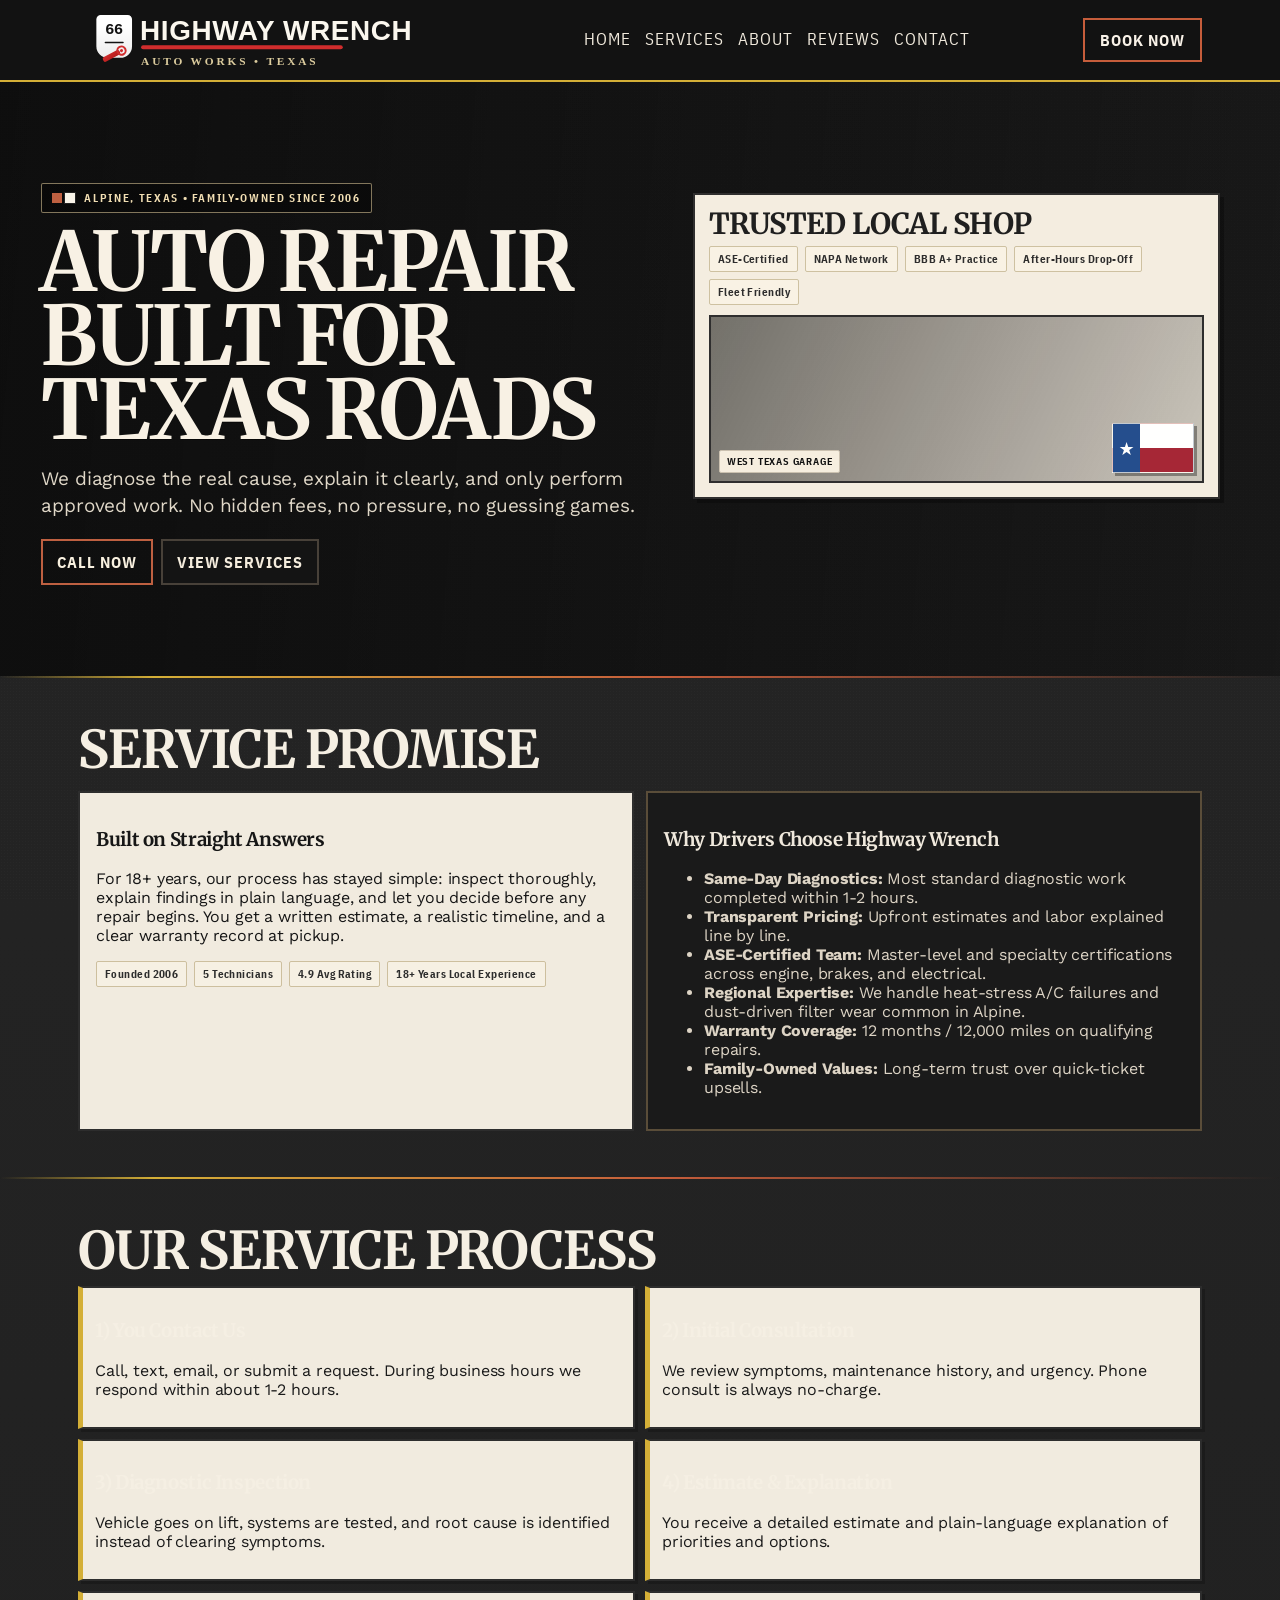
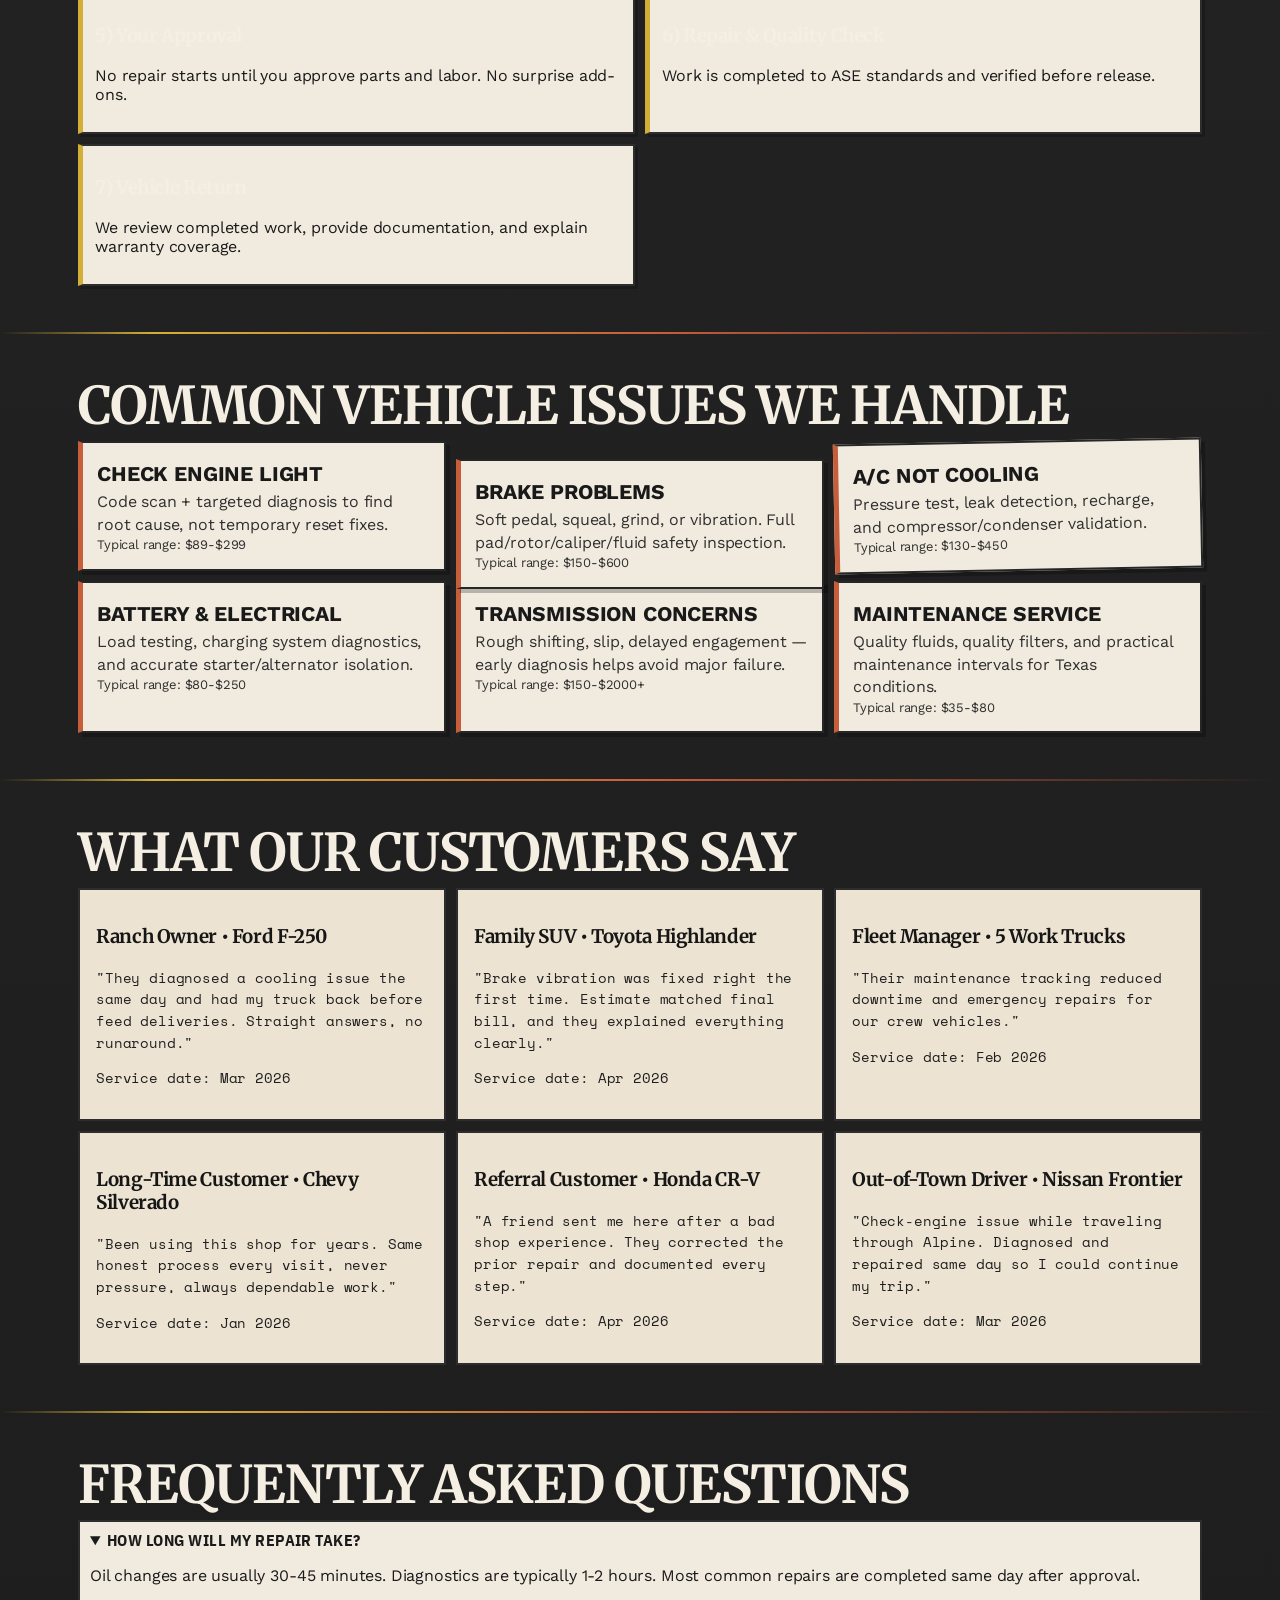
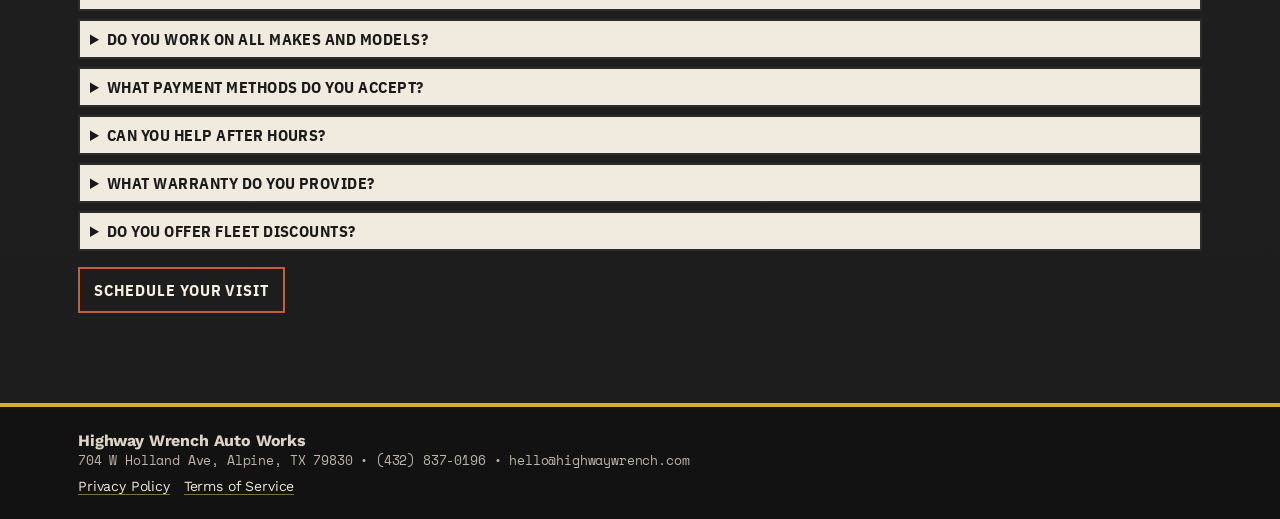
==== commit 22714b59: "Expand core pages with comprehensive service and customer content" ====
--- a/index.html
+++ b/index.html
@@ -1,27 +1,25 @@
-<!doctype html>
-<html lang="en">
-<head>
+<!doctype html><html lang="en"><head>
 <meta charset="UTF-8">
 <meta name="viewport" content="width=device-width, initial-scale=1.0">
-<title>Alpine TX Auto Repair Shop | Highway Wrench Auto Works</title>
-<meta name="description" content="Reliable Alpine, Texas auto repair for trucks, SUVs, and commuter cars. Honest diagnostics, same-day service options, and local accountability.">
+<title>Alpine TX Auto Repair Shop | Diagnostics, Brakes, A/C | Highway Wrench</title>
+<meta name="description" content="Trusted independent auto repair in Alpine, TX. Same-day diagnostics, ASE-certified technicians, transparent estimates, and warranty-backed repairs.">
 <link rel="canonical" href="https://wrench99.netlify.app/index.html">
 <link rel="preconnect" href="https://fonts.googleapis.com">
 <link rel="preconnect" href="https://fonts.gstatic.com" crossorigin>
-<link href="https://fonts.googleapis.com/css2?family=Oswald:wght@400;500;600;700&family=Source+Sans+3:wght@400;600;700&display=swap" rel="stylesheet">
+<link href="https://fonts.googleapis.com/css2?family=IBM+Plex+Sans+Condensed:wght@500;600;700&family=IBM+Plex+Serif:wght@600;700&family=Merriweather:wght@700;900&family=Space+Mono:wght@400;700&family=Work+Sans:wght@400;500;600;700&display=swap" rel="stylesheet">
 <link rel="stylesheet" href="/assets/styles.css">
 <link rel="icon" href="/assets/favicon.svg" type="image/svg+xml">
 <link rel="shortcut icon" href="/assets/favicon.svg" type="image/svg+xml">
 <meta property="og:type" content="website">
 <meta property="og:site_name" content="Highway Wrench Auto Works">
-<meta property="og:title" content="Alpine TX Auto Repair Shop | Highway Wrench Auto Works">
-<meta property="og:description" content="Reliable Alpine, Texas auto repair for trucks, SUVs, and commuter cars. Honest diagnostics, same-day service options, and local accountability.">
+<meta property="og:title" content="Alpine TX Auto Repair Shop | Diagnostics, Brakes, A/C | Highway Wrench">
+<meta property="og:description" content="Trusted independent auto repair in Alpine, TX. Same-day diagnostics, ASE-certified technicians, transparent estimates, and warranty-backed repairs.">
 <meta property="og:url" content="https://wrench99.netlify.app/index.html">
 <meta property="og:image" content="https://images.unsplash.com/photo-1487754180451-c456f719a1fc?auto=format&fit=crop&w=1200&q=80">
 <meta property="og:locale" content="en_US">
 <meta name="twitter:card" content="summary_large_image">
-<meta name="twitter:title" content="Alpine TX Auto Repair Shop | Highway Wrench Auto Works">
-<meta name="twitter:description" content="Reliable Alpine, Texas auto repair for trucks, SUVs, and commuter cars. Honest diagnostics, same-day service options, and local accountability.">
+<meta name="twitter:title" content="Alpine TX Auto Repair Shop | Diagnostics, Brakes, A/C | Highway Wrench">
+<meta name="twitter:description" content="Trusted independent auto repair in Alpine, TX. Same-day diagnostics, ASE-certified technicians, transparent estimates, and warranty-backed repairs.">
 <meta name="twitter:image" content="https://images.unsplash.com/photo-1487754180451-c456f719a1fc?auto=format&fit=crop&w=1200&q=80">
 <script type="application/ld+json">{
   "@context": "https://schema.org",
@@ -40,89 +38,75 @@
         "postalCode": "79830",
         "addressCountry": "US"
       },
+      "openingHours": [
+        "Mo-Fr 08:00-17:00",
+        "Sa 08:00-12:00"
+      ],
       "areaServed": [
         "Alpine, TX",
         "Brewster County, TX"
       ],
-      "openingHours": "Mo-Sa 07:30-18:00",
       "url": "https://wrench99.netlify.app"
     },
     {
       "@type": "WebPage",
       "@id": "https://wrench99.netlify.app/index.html#webpage",
       "url": "https://wrench99.netlify.app/index.html",
-      "name": "Alpine TX Auto Repair Shop | Highway Wrench Auto Works",
-      "description": "Reliable Alpine, Texas auto repair for trucks, SUVs, and commuter cars. Honest diagnostics, same-day service options, and local accountability.",
-      "isPartOf": {
-        "@type": "WebSite",
-        "name": "Highway Wrench Auto Works",
-        "url": "https://wrench99.netlify.app"
-      },
+      "name": "Alpine TX Auto Repair Shop | Diagnostics, Brakes, A/C | Highway Wrench",
+      "description": "Trusted independent auto repair in Alpine, TX. Same-day diagnostics, ASE-certified technicians, transparent estimates, and warranty-backed repairs.",
       "about": {
         "@id": "https://wrench99.netlify.app/#business"
       }
+    },
+    {
+      "@type": "FAQPage",
+      "mainEntity": [
+        {
+          "@type": "Question",
+          "name": "How long will my repair take?",
+          "acceptedAnswer": {
+            "@type": "Answer",
+            "text": "Oil changes usually take 30-45 minutes, diagnostics 1-2 hours, and many common repairs are completed same day after approval."
+          }
+        },
+        {
+          "@type": "Question",
+          "name": "Do you work on all vehicle makes and models?",
+          "acceptedAnswer": {
+            "@type": "Answer",
+            "text": "Yes. We service domestic and foreign makes including Ford, Chevy, Dodge, Toyota, Honda, Nissan, Subaru, Hyundai and more."
+          }
+        },
+        {
+          "@type": "Question",
+          "name": "What warranty do you provide on repairs?",
+          "acceptedAnswer": {
+            "@type": "Answer",
+            "text": "12 months or 12,000 miles on parts and labor, whichever comes first, with free correction for covered failures."
+          }
+        }
+      ]
     }
   ]
 }</script>
-</head>
-<body>
-<header>
-  <div class="wrap nav">
+</head><body><header><div class="wrap nav">
     <a class="logo" href="/index.html"><img src="/assets/logo.svg" alt="Highway Wrench Auto Works"></a>
-    <nav><a href="/index.html">Home</a>
-<a href="/services.html">Services</a>
-<a href="/about.html">About</a>
-<a href="/reviews.html">Reviews</a>
-<a href="/contact.html">Contact</a></nav>
-    <a class="cta" href="/contact.html">Book Now</a>
-  </div>
-</header>
-<section class="hero">
-  <div class="wrap hero-grid">
-    <div class="hero-copy">
-      <div class="eyebrow"><span class="dot"></span>Alpine, Texas • Family-Owned Since 2006</div>
-      <h1>Auto Repair Built For Texas Roads</h1>
-      <p class="sub">Honest diagnostics, same-day repairs when possible, and clear communication for ranch trucks, family SUVs, and daily commuters.</p>
-      <div class="btns">
-        <a class="btn red" href="tel:+14328370196">Call Now</a>
-        <a class="btn dark" href="/services.html">View Services</a>
-      </div>
-    </div>
-    <aside class="trust">
-      <h3>Trusted Local Shop</h3>
-      <div class="chips">
-        <span class="chip">ASE-Certified Techs</span><span class="chip">NAPA Warranty Network</span>
-        <span class="chip">After-Hours Drop-Off</span><span class="chip">Fleet Friendly</span>
-        <span class="chip">Digital Inspections</span>
-      </div>
-      <div class="trust-visual"><span class="trust-visual-label">Texas Garage</span><span class="texas-flag-badge"></span></div>
-    </aside>
-  </div>
-</section>
-<section class="section">
-  <div class="wrap">
-    <h2>Core Services</h2>
-    <p class="lead">Practical service plans, transparent estimates, and repairs prioritized by safety first — not by upsells.</p>
-    <div class="grid-3">
-      <article class="card"><div class="price">from $89</div><h4>Check Engine Diagnostics</h4><p>Pinpoint fault isolation with clear explanations before any parts are ordered.</p></article>
-      <article class="card"><div class="price">from $149</div><h4>Brake & Suspension</h4><p>Pads, rotors, control components, and road-safety inspections for highway stability.</p></article>
-      <article class="card"><div class="price">from $129</div><h4>A/C & Cooling Service</h4><p>Leak testing, recharge, and cooling system reliability checks before summer heat spikes.</p></article>
-    </div>
-    <div class="split">
-      <div class="panel dark"><h3>Local, Straightforward, Accountable</h3><p>No pressure sales. We walk through priorities, approve estimates together, and document every recommendation.</p></div>
-      <div class="panel testimonial"><h3>“Best independent shop in our county.”</h3><p>“Dropped off my F-150 at 8 AM, got diagnostics by noon, and drove home same day. Fair price, no surprises.”</p><div class="mini-testimonial"><img src="https://images.unsplash.com/photo-1486006920555-c77dcf18193c?auto=format&fit=crop&w=160&q=80" alt="Customer vehicle"><div><strong>Jack M.</strong><span>Owner, Ford F-150</span></div></div></div>
-    </div>
-  </div>
-</section>
-<footer>
-  <div class="wrap">
-    <strong>Highway Wrench Auto Works</strong>
+    <nav>
+      <a href="/index.html">HOME</a>
+      <a href="/services.html">SERVICES</a>
+      <a href="/about.html">ABOUT</a>
+      <a href="/reviews.html">REVIEWS</a>
+      <a href="/contact.html">CONTACT</a>
+    </nav>
+    <a class="cta" href="/contact.html">BOOK NOW</a>
+  </div></header>
+<section class="hero"><div class="wrap hero-grid"><div class="hero-copy"><div class="eyebrow"><span class="dot"></span>ALPINE, TEXAS • FAMILY-OWNED SINCE 2006</div><h1>Auto Repair Built For Texas Roads</h1><p class="sub">We diagnose the real cause, explain it clearly, and only perform approved work. No hidden fees, no pressure, no guessing games.</p><div class="btns"><a class="btn red" href="tel:+14328370196">CALL NOW</a><a class="btn dark" href="/services.html">VIEW SERVICES</a></div></div><aside class="trust"><h3>Trusted Local Shop</h3><div class="chips"><span class="chip">ASE-Certified</span><span class="chip">NAPA Network</span><span class="chip">BBB A+ Practice</span><span class="chip">After-Hours Drop-Off</span><span class="chip">Fleet Friendly</span></div><div class="trust-visual"><span class="trust-visual-label">WEST TEXAS GARAGE</span><span class="texas-flag-badge"></span></div></aside></div></section>
+<section class="section"><div class="wrap"><h2>Service Promise</h2><div class="split"><div class="panel"><h3>Built on Straight Answers</h3><p>For 18+ years, our process has stayed simple: inspect thoroughly, explain findings in plain language, and let you decide before any repair begins. You get a written estimate, a realistic timeline, and a clear warranty record at pickup.</p><div class="chips"><span class="chip">Founded 2006</span><span class="chip">5 Technicians</span><span class="chip">4.9 Avg Rating</span><span class="chip">18+ Years Local Experience</span></div></div><div class="panel dark"><h3>Why Drivers Choose Highway Wrench</h3><ul><li><strong>Same-Day Diagnostics:</strong> Most standard diagnostic work completed within 1-2 hours.</li><li><strong>Transparent Pricing:</strong> Upfront estimates and labor explained line by line.</li><li><strong>ASE-Certified Team:</strong> Master-level and specialty certifications across engine, brakes, and electrical.</li><li><strong>Regional Expertise:</strong> We handle heat-stress A/C failures and dust-driven filter wear common in Alpine.</li><li><strong>Warranty Coverage:</strong> 12 months / 12,000 miles on qualifying repairs.</li><li><strong>Family-Owned Values:</strong> Long-term trust over quick-ticket upsells.</li></ul></div></div></div></section>
+<section class="section"><div class="wrap"><h2>Our Service Process</h2><div class="timeline"><article><h3>1) You Contact Us</h3><p>Call, text, email, or submit a request. During business hours we respond within about 1-2 hours.</p></article><article><h3>2) Initial Consultation</h3><p>We review symptoms, maintenance history, and urgency. Phone consult is always no-charge.</p></article><article><h3>3) Diagnostic Inspection</h3><p>Vehicle goes on lift, systems are tested, and root cause is identified instead of clearing symptoms.</p></article><article><h3>4) Estimate & Explanation</h3><p>You receive a detailed estimate and plain-language explanation of priorities and options.</p></article><article><h3>5) Your Approval</h3><p>No repair starts until you approve parts and labor. No surprise add-ons.</p></article><article><h3>6) Repair & Quality Check</h3><p>Work is completed to ASE standards and verified before release.</p></article><article><h3>7) Vehicle Return</h3><p>We review completed work, provide documentation, and explain warranty coverage.</p></article></div></div></section>
+<section class="section"><div class="wrap"><h2>Common Vehicle Issues We Handle</h2><div class="issues-grid"><article class="card"><h4>Check Engine Light</h4><p>Code scan + targeted diagnosis to find root cause, not temporary reset fixes.</p><p class="small-note">Typical range: $89-$299</p></article><article class="card"><h4>Brake Problems</h4><p>Soft pedal, squeal, grind, or vibration. Full pad/rotor/caliper/fluid safety inspection.</p><p class="small-note">Typical range: $150-$600</p></article><article class="card"><h4>A/C Not Cooling</h4><p>Pressure test, leak detection, recharge, and compressor/condenser validation.</p><p class="small-note">Typical range: $130-$450</p></article><article class="card"><h4>Battery & Electrical</h4><p>Load testing, charging system diagnostics, and accurate starter/alternator isolation.</p><p class="small-note">Typical range: $80-$250</p></article><article class="card"><h4>Transmission Concerns</h4><p>Rough shifting, slip, delayed engagement — early diagnosis helps avoid major failure.</p><p class="small-note">Typical range: $150-$2000+</p></article><article class="card"><h4>Maintenance Service</h4><p>Quality fluids, quality filters, and practical maintenance intervals for Texas conditions.</p><p class="small-note">Typical range: $35-$80</p></article></div></div></section>
+<section class="section"><div class="wrap"><h2>What Our Customers Say</h2><div class="reviews-grid"><article class="panel testimonial"><h3>Ranch Owner • Ford F-250</h3><p>"They diagnosed a cooling issue the same day and had my truck back before feed deliveries. Straight answers, no runaround."</p><p class="small-note">Service date: Mar 2026</p></article><article class="panel testimonial"><h3>Family SUV • Toyota Highlander</h3><p>"Brake vibration was fixed right the first time. Estimate matched final bill, and they explained everything clearly."</p><p class="small-note">Service date: Apr 2026</p></article><article class="panel testimonial"><h3>Fleet Manager • 5 Work Trucks</h3><p>"Their maintenance tracking reduced downtime and emergency repairs for our crew vehicles."</p><p class="small-note">Service date: Feb 2026</p></article><article class="panel testimonial"><h3>Long-Time Customer • Chevy Silverado</h3><p>"Been using this shop for years. Same honest process every visit, never pressure, always dependable work."</p><p class="small-note">Service date: Jan 2026</p></article><article class="panel testimonial"><h3>Referral Customer • Honda CR-V</h3><p>"A friend sent me here after a bad shop experience. They corrected the prior repair and documented every step."</p><p class="small-note">Service date: Apr 2026</p></article><article class="panel testimonial"><h3>Out-of-Town Driver • Nissan Frontier</h3><p>"Check-engine issue while traveling through Alpine. Diagnosed and repaired same day so I could continue my trip."</p><p class="small-note">Service date: Mar 2026</p></article></div></div></section>
+<section class="section"><div class="wrap"><h2>Frequently Asked Questions</h2><div class="faq-list"><details open><summary>How long will my repair take?</summary><p>Oil changes are usually 30-45 minutes. Diagnostics are typically 1-2 hours. Most common repairs are completed same day after approval.</p></details><details><summary>Do you work on all makes and models?</summary><p>Yes. Domestic and foreign vehicles including Ford, Chevy, Dodge, Toyota, Honda, Nissan, Subaru, Hyundai, and more.</p></details><details><summary>What payment methods do you accept?</summary><p>Cash, check, debit, Visa, Mastercard, and American Express. Financing options are available for larger repairs through partner lenders.</p></details><details><summary>Can you help after hours?</summary><p>Yes. We offer after-hours drop-off by arrangement so your vehicle can be inspected first thing next morning.</p></details><details><summary>What warranty do you provide?</summary><p>12 months or 12,000 miles on parts and labor (whichever comes first) for qualifying repairs.</p></details><details><summary>Do you offer fleet discounts?</summary><p>Yes, for ranches, contractors, and small business fleets. Contact us for a custom maintenance and pricing plan.</p></details></div><p><a class="btn red" href="/contact.html">SCHEDULE YOUR VISIT</a></p></div></section>
+<footer><div class="wrap"><strong>Highway Wrench Auto Works</strong>
     <div class="small">704 W Holland Ave, Alpine, TX 79830 • (432) 837-0196 • hello@highwaywrench.com</div>
-    <div class="footer-links">
-      <a href="/privacy.html">Privacy Policy</a>
-      <a href="/terms-of-service.html">Terms of Service</a>
-    </div>
-  </div>
-</footer>
-</body>
-</html>
+    <div class="footer-links"><a href="/privacy.html">Privacy Policy</a><a href="/terms-of-service.html">Terms of Service</a></div>
+  </div></footer></body></html>
--- a/assets/styles.css
+++ b/assets/styles.css
@@ -224,4 +224,25 @@
   .logo img{height:52px}
   .page-hero h1{font-size:42px}
   .feature-image img{height:220px}
-}+}
+/* --- content expansion components --- */
+.longform .panel{margin-bottom:10px}
+.timeline{display:grid;grid-template-columns:repeat(2,1fr);gap:10px}
+.timeline article{background:var(--panel);color:#1a1a1a;border:2px solid #2d2d2d;border-left:5px solid var(--accent-2);padding:12px;box-shadow:3px 3px 0 rgba(0,0,0,.2)}
+.issues-grid{display:grid;grid-template-columns:repeat(3,1fr);gap:10px}
+.reviews-grid{display:grid;grid-template-columns:repeat(3,1fr);gap:10px}
+.values-grid{display:grid;grid-template-columns:repeat(3,1fr);gap:10px}
+.reviews-list{display:grid;grid-template-columns:repeat(2,1fr);gap:10px}
+.team-grid .panel p{margin:.35rem 0}
+.faq-list{display:grid;gap:8px}
+.faq-list details{background:var(--panel);color:#1a1a1a;border:2px solid #2d2d2d;padding:8px 10px}
+.faq-list summary{cursor:pointer;font-family:"IBM Plex Sans Condensed",sans-serif;font-weight:700;letter-spacing:.03em;text-transform:uppercase}
+.hours-table{width:100%;border-collapse:collapse}
+.hours-table td{border-bottom:1px solid #5e5342;padding:6px 0}
+.contact-form input,.contact-form select,.contact-form textarea{width:100%;padding:10px;border:2px solid #2a2a2a;background:#f6efe2;color:#131313;border-radius:0;font-family:"Work Sans",sans-serif}
+.contact-form textarea{min-height:110px}
+.form-grid{display:grid;grid-template-columns:repeat(2,1fr);gap:10px}
+.contact-form label{display:block;font-family:"IBM Plex Sans Condensed",sans-serif;font-size:13px;letter-spacing:.03em;text-transform:uppercase;color:#1f1f1f}
+@media (max-width:940px){
+  .timeline,.issues-grid,.reviews-grid,.values-grid,.reviews-list,.form-grid{grid-template-columns:1fr}
+}
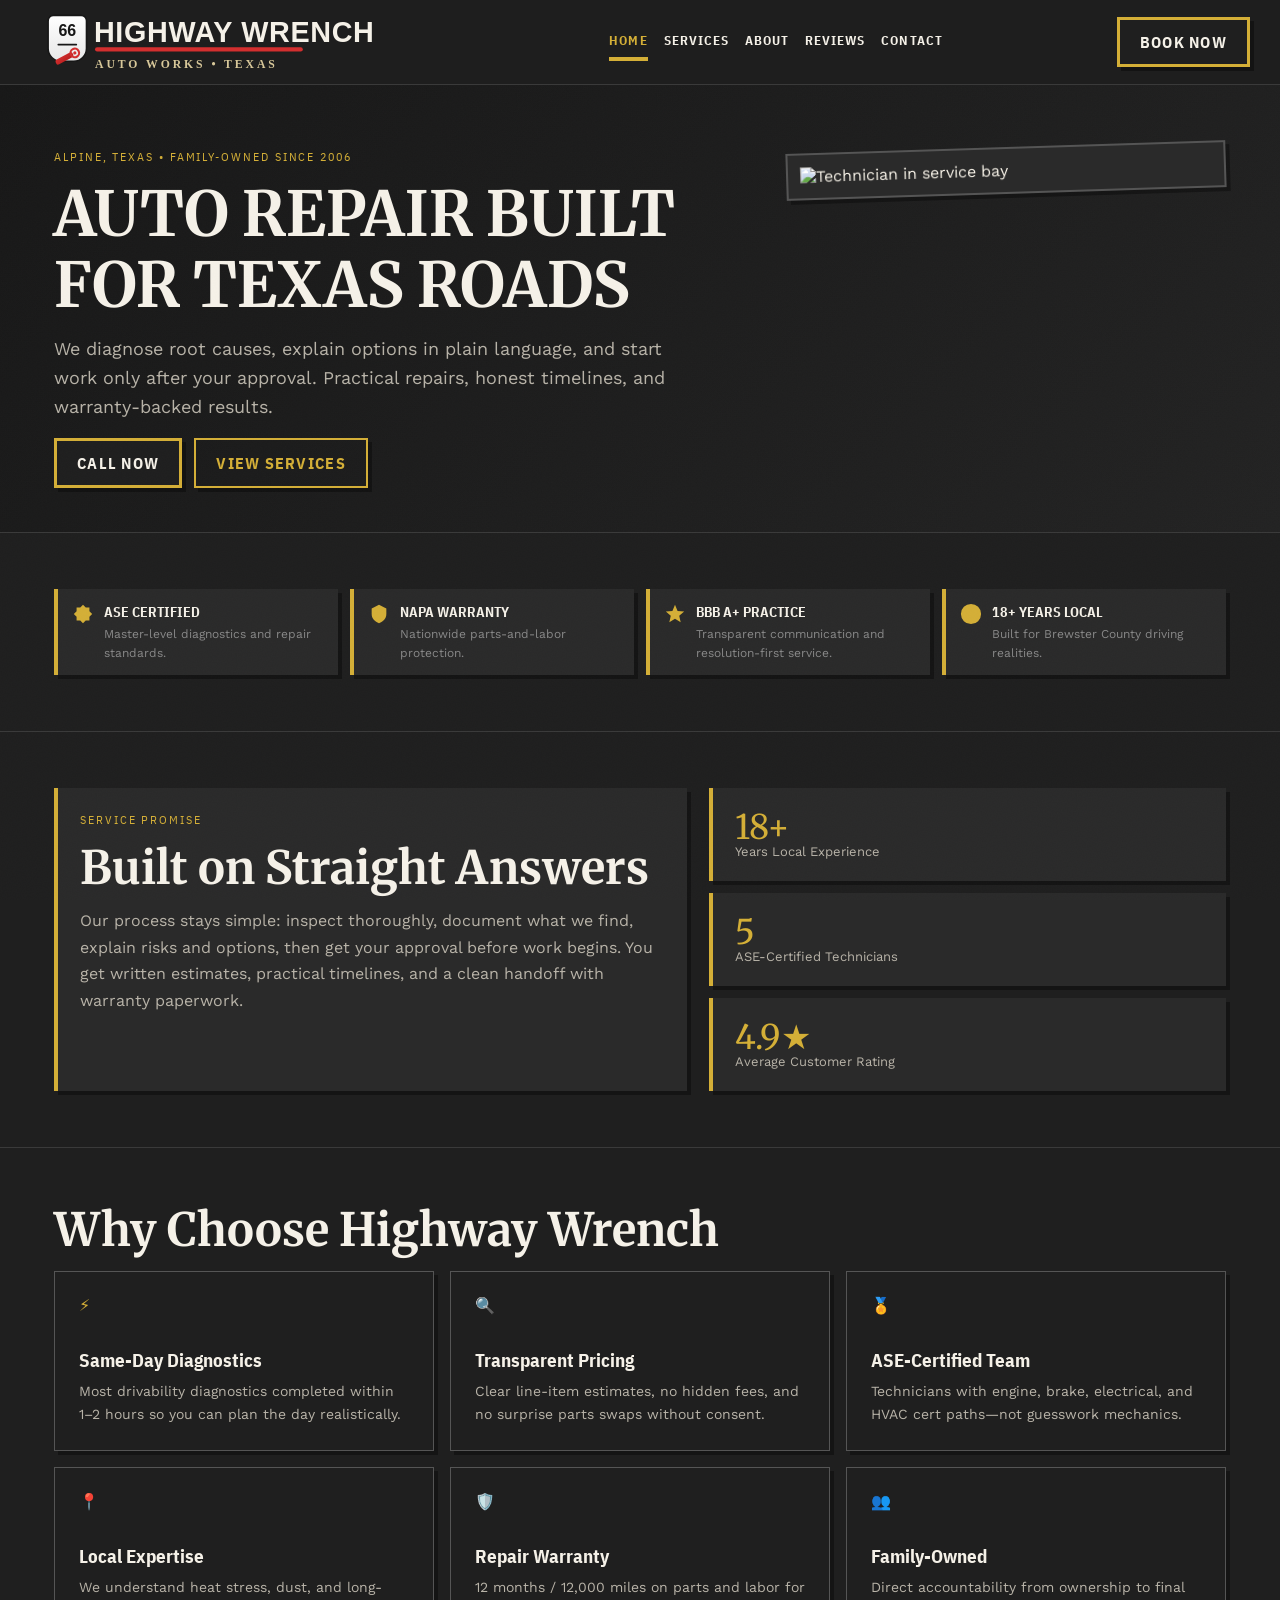
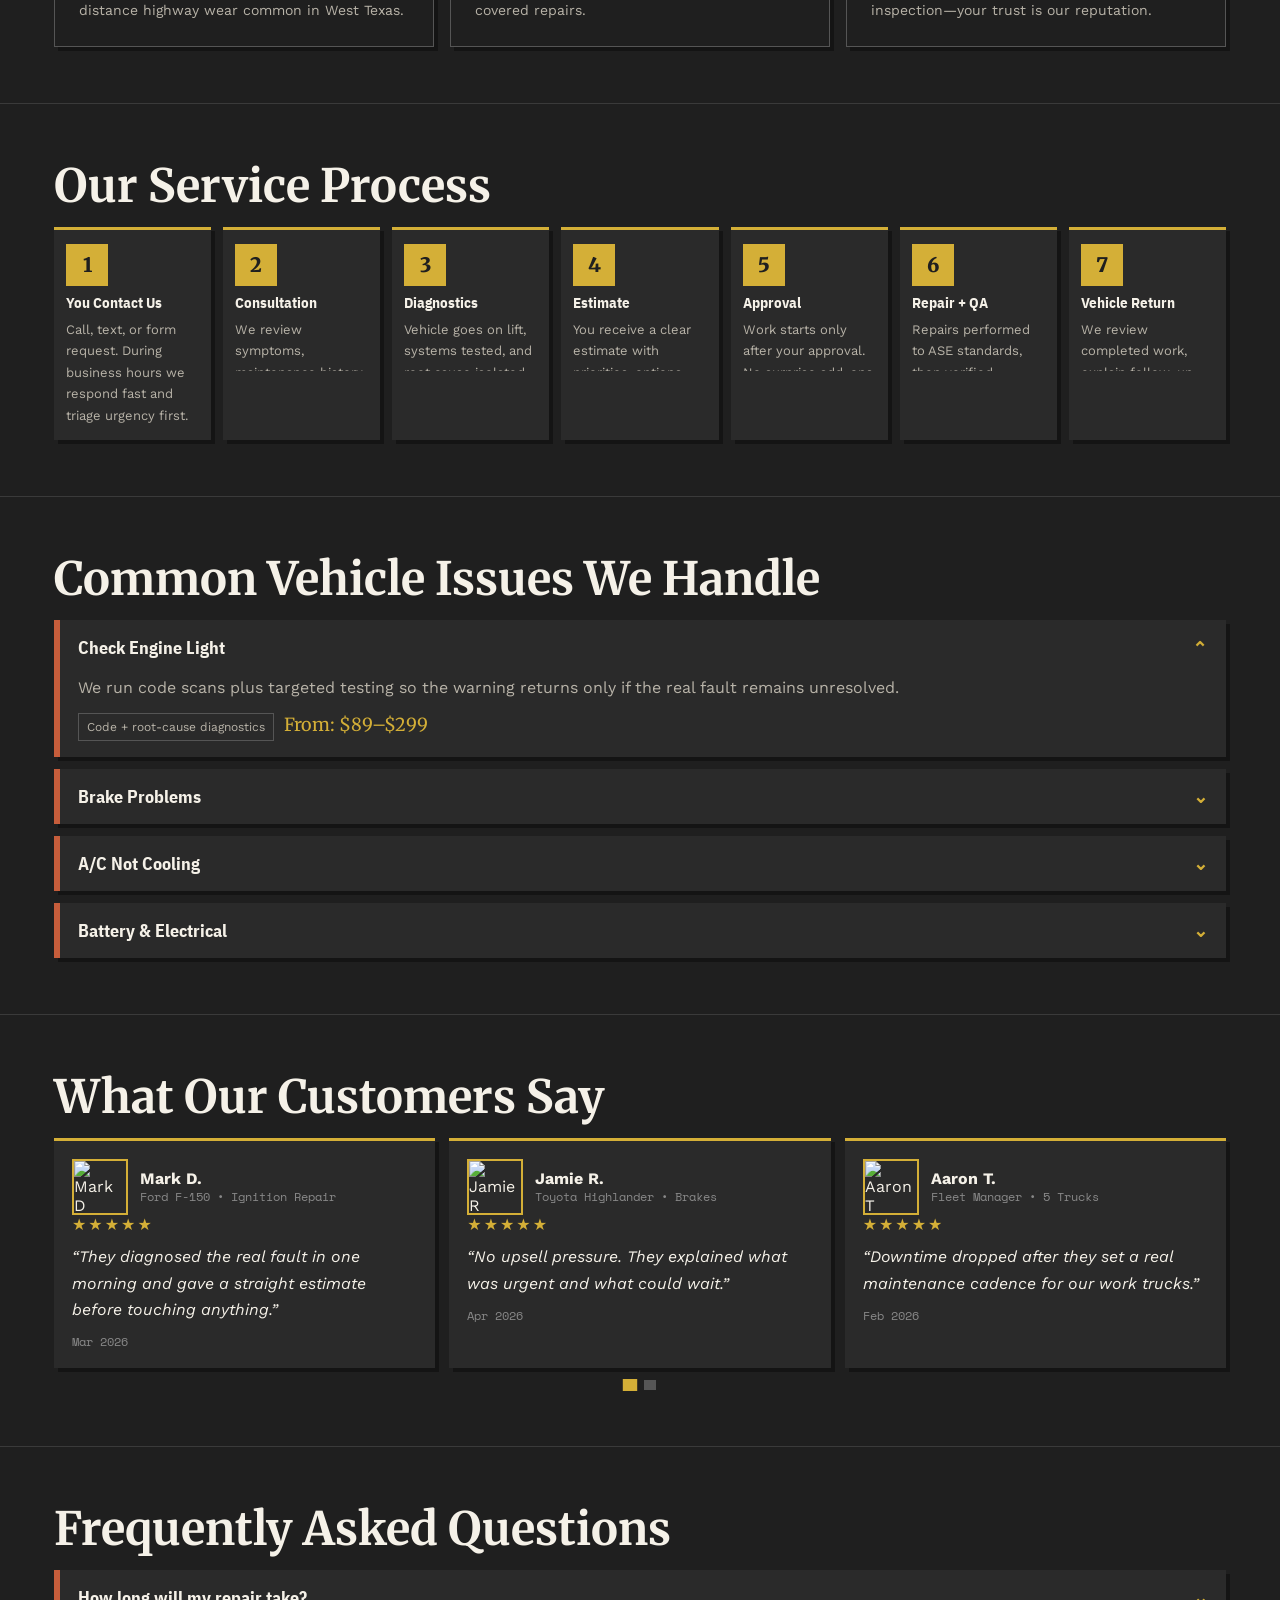
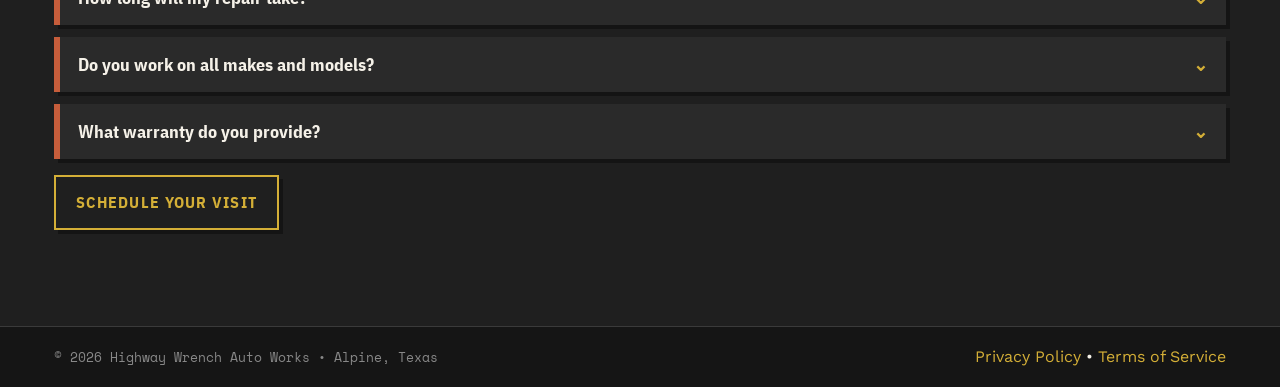
==== commit 66bcfa45: "Overhaul UI/UX presentation with industrial components and interactions" ====
--- a/index.html
+++ b/index.html
@@ -1,112 +1,109 @@
 <!doctype html><html lang="en"><head>
-<meta charset="UTF-8">
-<meta name="viewport" content="width=device-width, initial-scale=1.0">
-<title>Alpine TX Auto Repair Shop | Diagnostics, Brakes, A/C | Highway Wrench</title>
-<meta name="description" content="Trusted independent auto repair in Alpine, TX. Same-day diagnostics, ASE-certified technicians, transparent estimates, and warranty-backed repairs.">
-<link rel="canonical" href="https://wrench99.netlify.app/index.html">
-<link rel="preconnect" href="https://fonts.googleapis.com">
-<link rel="preconnect" href="https://fonts.gstatic.com" crossorigin>
-<link href="https://fonts.googleapis.com/css2?family=IBM+Plex+Sans+Condensed:wght@500;600;700&family=IBM+Plex+Serif:wght@600;700&family=Merriweather:wght@700;900&family=Space+Mono:wght@400;700&family=Work+Sans:wght@400;500;600;700&display=swap" rel="stylesheet">
-<link rel="stylesheet" href="/assets/styles.css">
-<link rel="icon" href="/assets/favicon.svg" type="image/svg+xml">
-<link rel="shortcut icon" href="/assets/favicon.svg" type="image/svg+xml">
-<meta property="og:type" content="website">
-<meta property="og:site_name" content="Highway Wrench Auto Works">
-<meta property="og:title" content="Alpine TX Auto Repair Shop | Diagnostics, Brakes, A/C | Highway Wrench">
-<meta property="og:description" content="Trusted independent auto repair in Alpine, TX. Same-day diagnostics, ASE-certified technicians, transparent estimates, and warranty-backed repairs.">
-<meta property="og:url" content="https://wrench99.netlify.app/index.html">
-<meta property="og:image" content="https://images.unsplash.com/photo-1487754180451-c456f719a1fc?auto=format&fit=crop&w=1200&q=80">
-<meta property="og:locale" content="en_US">
-<meta name="twitter:card" content="summary_large_image">
-<meta name="twitter:title" content="Alpine TX Auto Repair Shop | Diagnostics, Brakes, A/C | Highway Wrench">
-<meta name="twitter:description" content="Trusted independent auto repair in Alpine, TX. Same-day diagnostics, ASE-certified technicians, transparent estimates, and warranty-backed repairs.">
-<meta name="twitter:image" content="https://images.unsplash.com/photo-1487754180451-c456f719a1fc?auto=format&fit=crop&w=1200&q=80">
-<script type="application/ld+json">{
-  "@context": "https://schema.org",
-  "@graph": [
-    {
-      "@type": "AutoRepair",
-      "@id": "https://wrench99.netlify.app/#business",
-      "name": "Highway Wrench Auto Works",
-      "telephone": "(432) 837-0196",
-      "email": "hello@highwaywrench.com",
-      "address": {
-        "@type": "PostalAddress",
-        "streetAddress": "704 W Holland Ave",
-        "addressLocality": "Alpine",
-        "addressRegion": "TX",
-        "postalCode": "79830",
-        "addressCountry": "US"
-      },
-      "openingHours": [
-        "Mo-Fr 08:00-17:00",
-        "Sa 08:00-12:00"
-      ],
-      "areaServed": [
-        "Alpine, TX",
-        "Brewster County, TX"
-      ],
-      "url": "https://wrench99.netlify.app"
-    },
-    {
-      "@type": "WebPage",
-      "@id": "https://wrench99.netlify.app/index.html#webpage",
-      "url": "https://wrench99.netlify.app/index.html",
-      "name": "Alpine TX Auto Repair Shop | Diagnostics, Brakes, A/C | Highway Wrench",
-      "description": "Trusted independent auto repair in Alpine, TX. Same-day diagnostics, ASE-certified technicians, transparent estimates, and warranty-backed repairs.",
-      "about": {
-        "@id": "https://wrench99.netlify.app/#business"
-      }
-    },
-    {
-      "@type": "FAQPage",
-      "mainEntity": [
-        {
-          "@type": "Question",
-          "name": "How long will my repair take?",
-          "acceptedAnswer": {
-            "@type": "Answer",
-            "text": "Oil changes usually take 30-45 minutes, diagnostics 1-2 hours, and many common repairs are completed same day after approval."
-          }
-        },
-        {
-          "@type": "Question",
-          "name": "Do you work on all vehicle makes and models?",
-          "acceptedAnswer": {
-            "@type": "Answer",
-            "text": "Yes. We service domestic and foreign makes including Ford, Chevy, Dodge, Toyota, Honda, Nissan, Subaru, Hyundai and more."
-          }
-        },
-        {
-          "@type": "Question",
-          "name": "What warranty do you provide on repairs?",
-          "acceptedAnswer": {
-            "@type": "Answer",
-            "text": "12 months or 12,000 miles on parts and labor, whichever comes first, with free correction for covered failures."
-          }
-        }
-      ]
-    }
-  ]
-}</script>
-</head><body><header><div class="wrap nav">
-    <a class="logo" href="/index.html"><img src="/assets/logo.svg" alt="Highway Wrench Auto Works"></a>
+  <meta charset="UTF-8" />
+  <meta name="viewport" content="width=device-width, initial-scale=1.0" />
+  <title>Alpine TX Auto Repair Shop | Diagnostics, Brakes, A/C | Highway Wrench</title>
+  <meta name="description" content="Trusted Alpine TX auto repair shop offering diagnostics, brakes, A/C, electrical and transparent estimates with local warranty-backed service." />
+  <link rel="canonical" href="https://wrench99.netlify.app/index.html" />
+  <meta property="og:title" content="Alpine TX Auto Repair Shop | Diagnostics, Brakes, A/C | Highway Wrench" />
+  <meta property="og:description" content="Trusted Alpine TX auto repair shop offering diagnostics, brakes, A/C, electrical and transparent estimates with local warranty-backed service." />
+  <meta property="og:type" content="website" />
+  <meta property="og:url" content="https://wrench99.netlify.app/index.html" />
+  <meta property="og:image" content="https://images.unsplash.com/photo-1487754180451-c456f719a1fc?auto=format&fit=crop&w=1600&q=80" />
+  <meta name="twitter:card" content="summary_large_image" />
+  <meta name="twitter:title" content="Alpine TX Auto Repair Shop | Diagnostics, Brakes, A/C | Highway Wrench" />
+  <meta name="twitter:description" content="Trusted Alpine TX auto repair shop offering diagnostics, brakes, A/C, electrical and transparent estimates with local warranty-backed service." />
+  <meta name="twitter:image" content="https://images.unsplash.com/photo-1487754180451-c456f719a1fc?auto=format&fit=crop&w=1600&q=80" />
+  <link rel="icon" href="/assets/favicon.svg" type="image/svg+xml" />
+  <link rel="shortcut icon" href="/assets/favicon.svg" type="image/svg+xml" />
+  <link rel="stylesheet" href="/assets/styles.css" />
+</head><body>
+<header class="site-header"><div class="container header-row">
+    <a href="/index.html" class="logo"><img src="/assets/logo.svg" alt="Highway Wrench Auto Works"></a>
     <nav>
-      <a href="/index.html">HOME</a>
-      <a href="/services.html">SERVICES</a>
-      <a href="/about.html">ABOUT</a>
-      <a href="/reviews.html">REVIEWS</a>
-      <a href="/contact.html">CONTACT</a>
+      <a class="active" href="/index.html">HOME</a>
+      <a class="" href="/services.html">SERVICES</a>
+      <a class="" href="/about.html">ABOUT</a>
+      <a class="" href="/reviews.html">REVIEWS</a>
+      <a class="" href="/contact.html">CONTACT</a>
     </nav>
-    <a class="cta" href="/contact.html">BOOK NOW</a>
+    <a class="btn btn-primary" href="tel:+14328370196">BOOK NOW</a>
   </div></header>
-<section class="hero"><div class="wrap hero-grid"><div class="hero-copy"><div class="eyebrow"><span class="dot"></span>ALPINE, TEXAS • FAMILY-OWNED SINCE 2006</div><h1>Auto Repair Built For Texas Roads</h1><p class="sub">We diagnose the real cause, explain it clearly, and only perform approved work. No hidden fees, no pressure, no guessing games.</p><div class="btns"><a class="btn red" href="tel:+14328370196">CALL NOW</a><a class="btn dark" href="/services.html">VIEW SERVICES</a></div></div><aside class="trust"><h3>Trusted Local Shop</h3><div class="chips"><span class="chip">ASE-Certified</span><span class="chip">NAPA Network</span><span class="chip">BBB A+ Practice</span><span class="chip">After-Hours Drop-Off</span><span class="chip">Fleet Friendly</span></div><div class="trust-visual"><span class="trust-visual-label">WEST TEXAS GARAGE</span><span class="texas-flag-badge"></span></div></aside></div></section>
-<section class="section"><div class="wrap"><h2>Service Promise</h2><div class="split"><div class="panel"><h3>Built on Straight Answers</h3><p>For 18+ years, our process has stayed simple: inspect thoroughly, explain findings in plain language, and let you decide before any repair begins. You get a written estimate, a realistic timeline, and a clear warranty record at pickup.</p><div class="chips"><span class="chip">Founded 2006</span><span class="chip">5 Technicians</span><span class="chip">4.9 Avg Rating</span><span class="chip">18+ Years Local Experience</span></div></div><div class="panel dark"><h3>Why Drivers Choose Highway Wrench</h3><ul><li><strong>Same-Day Diagnostics:</strong> Most standard diagnostic work completed within 1-2 hours.</li><li><strong>Transparent Pricing:</strong> Upfront estimates and labor explained line by line.</li><li><strong>ASE-Certified Team:</strong> Master-level and specialty certifications across engine, brakes, and electrical.</li><li><strong>Regional Expertise:</strong> We handle heat-stress A/C failures and dust-driven filter wear common in Alpine.</li><li><strong>Warranty Coverage:</strong> 12 months / 12,000 miles on qualifying repairs.</li><li><strong>Family-Owned Values:</strong> Long-term trust over quick-ticket upsells.</li></ul></div></div></div></section>
-<section class="section"><div class="wrap"><h2>Our Service Process</h2><div class="timeline"><article><h3>1) You Contact Us</h3><p>Call, text, email, or submit a request. During business hours we respond within about 1-2 hours.</p></article><article><h3>2) Initial Consultation</h3><p>We review symptoms, maintenance history, and urgency. Phone consult is always no-charge.</p></article><article><h3>3) Diagnostic Inspection</h3><p>Vehicle goes on lift, systems are tested, and root cause is identified instead of clearing symptoms.</p></article><article><h3>4) Estimate & Explanation</h3><p>You receive a detailed estimate and plain-language explanation of priorities and options.</p></article><article><h3>5) Your Approval</h3><p>No repair starts until you approve parts and labor. No surprise add-ons.</p></article><article><h3>6) Repair & Quality Check</h3><p>Work is completed to ASE standards and verified before release.</p></article><article><h3>7) Vehicle Return</h3><p>We review completed work, provide documentation, and explain warranty coverage.</p></article></div></div></section>
-<section class="section"><div class="wrap"><h2>Common Vehicle Issues We Handle</h2><div class="issues-grid"><article class="card"><h4>Check Engine Light</h4><p>Code scan + targeted diagnosis to find root cause, not temporary reset fixes.</p><p class="small-note">Typical range: $89-$299</p></article><article class="card"><h4>Brake Problems</h4><p>Soft pedal, squeal, grind, or vibration. Full pad/rotor/caliper/fluid safety inspection.</p><p class="small-note">Typical range: $150-$600</p></article><article class="card"><h4>A/C Not Cooling</h4><p>Pressure test, leak detection, recharge, and compressor/condenser validation.</p><p class="small-note">Typical range: $130-$450</p></article><article class="card"><h4>Battery & Electrical</h4><p>Load testing, charging system diagnostics, and accurate starter/alternator isolation.</p><p class="small-note">Typical range: $80-$250</p></article><article class="card"><h4>Transmission Concerns</h4><p>Rough shifting, slip, delayed engagement — early diagnosis helps avoid major failure.</p><p class="small-note">Typical range: $150-$2000+</p></article><article class="card"><h4>Maintenance Service</h4><p>Quality fluids, quality filters, and practical maintenance intervals for Texas conditions.</p><p class="small-note">Typical range: $35-$80</p></article></div></div></section>
-<section class="section"><div class="wrap"><h2>What Our Customers Say</h2><div class="reviews-grid"><article class="panel testimonial"><h3>Ranch Owner • Ford F-250</h3><p>"They diagnosed a cooling issue the same day and had my truck back before feed deliveries. Straight answers, no runaround."</p><p class="small-note">Service date: Mar 2026</p></article><article class="panel testimonial"><h3>Family SUV • Toyota Highlander</h3><p>"Brake vibration was fixed right the first time. Estimate matched final bill, and they explained everything clearly."</p><p class="small-note">Service date: Apr 2026</p></article><article class="panel testimonial"><h3>Fleet Manager • 5 Work Trucks</h3><p>"Their maintenance tracking reduced downtime and emergency repairs for our crew vehicles."</p><p class="small-note">Service date: Feb 2026</p></article><article class="panel testimonial"><h3>Long-Time Customer • Chevy Silverado</h3><p>"Been using this shop for years. Same honest process every visit, never pressure, always dependable work."</p><p class="small-note">Service date: Jan 2026</p></article><article class="panel testimonial"><h3>Referral Customer • Honda CR-V</h3><p>"A friend sent me here after a bad shop experience. They corrected the prior repair and documented every step."</p><p class="small-note">Service date: Apr 2026</p></article><article class="panel testimonial"><h3>Out-of-Town Driver • Nissan Frontier</h3><p>"Check-engine issue while traveling through Alpine. Diagnosed and repaired same day so I could continue my trip."</p><p class="small-note">Service date: Mar 2026</p></article></div></div></section>
-<section class="section"><div class="wrap"><h2>Frequently Asked Questions</h2><div class="faq-list"><details open><summary>How long will my repair take?</summary><p>Oil changes are usually 30-45 minutes. Diagnostics are typically 1-2 hours. Most common repairs are completed same day after approval.</p></details><details><summary>Do you work on all makes and models?</summary><p>Yes. Domestic and foreign vehicles including Ford, Chevy, Dodge, Toyota, Honda, Nissan, Subaru, Hyundai, and more.</p></details><details><summary>What payment methods do you accept?</summary><p>Cash, check, debit, Visa, Mastercard, and American Express. Financing options are available for larger repairs through partner lenders.</p></details><details><summary>Can you help after hours?</summary><p>Yes. We offer after-hours drop-off by arrangement so your vehicle can be inspected first thing next morning.</p></details><details><summary>What warranty do you provide?</summary><p>12 months or 12,000 miles on parts and labor (whichever comes first) for qualifying repairs.</p></details><details><summary>Do you offer fleet discounts?</summary><p>Yes, for ranches, contractors, and small business fleets. Contact us for a custom maintenance and pricing plan.</p></details></div><p><a class="btn red" href="/contact.html">SCHEDULE YOUR VISIT</a></p></div></section>
-<footer><div class="wrap"><strong>Highway Wrench Auto Works</strong>
-    <div class="small">704 W Holland Ave, Alpine, TX 79830 • (432) 837-0196 • hello@highwaywrench.com</div>
-    <div class="footer-links"><a href="/privacy.html">Privacy Policy</a><a href="/terms-of-service.html">Terms of Service</a></div>
-  </div></footer></body></html>+<section class="hero"><div class="container hero-grid">
+  <div class="hero-copy">
+    <p class="eyebrow">ALPINE, TEXAS • FAMILY-OWNED SINCE 2006</p>
+    <h1>AUTO REPAIR BUILT FOR TEXAS ROADS</h1>
+    <p class="tag">We diagnose root causes, explain options in plain language, and start work only after your approval. Practical repairs, honest timelines, and warranty-backed results.</p>
+    <div class="cta-row"><a class="btn btn-primary" href="tel:+14328370196">CALL NOW</a><a class="btn btn-secondary" href="/services.html">VIEW SERVICES</a></div>
+  </div>
+  <aside class="hero-visual"><img src="https://images.unsplash.com/photo-1621905252507-b35492cc74b4?auto=format&fit=crop&w=1200&q=80" alt="Technician in service bay"></aside>
+</div></section>
+
+<section class="section"><div class="container trust-grid">
+  <article class="badge"><svg class="badge-ico" viewBox="0 0 24 24"><path fill="currentColor" d="M12 2l3 3h4v4l3 3-3 3v4h-4l-3 3-3-3H5v-4l-3-3 3-3V5h4z"/></svg><div><b>ASE CERTIFIED</b><small>Master-level diagnostics and repair standards.</small></div></article>
+  <article class="badge"><svg class="badge-ico" viewBox="0 0 24 24"><path fill="currentColor" d="M12 2l8 4v6c0 5-3.5 8.3-8 10-4.5-1.7-8-5-8-10V6z"/></svg><div><b>NAPA WARRANTY</b><small>Nationwide parts-and-labor protection.</small></div></article>
+  <article class="badge"><svg class="badge-ico" viewBox="0 0 24 24"><path fill="currentColor" d="M12 17.3l-6.2 3.7 1.6-7.1L2 9.2l7.2-.6L12 2l2.8 6.6 7.2.6-5.4 4.7 1.6 7.1z"/></svg><div><b>BBB A+ PRACTICE</b><small>Transparent communication and resolution-first service.</small></div></article>
+  <article class="badge"><svg class="badge-ico" viewBox="0 0 24 24"><path fill="currentColor" d="M12 1a11 11 0 1 0 11 11A11 11 0 0 0 12 1zm1 11.4V6h-2v7.2l5 3 .9-1.6z"/></svg><div><b>18+ YEARS LOCAL</b><small>Built for Brewster County driving realities.</small></div></article>
+</div></section>
+
+<section class="section"><div class="container split-2">
+  <div class="panel"><p class="eyebrow">SERVICE PROMISE</p><h2>Built on Straight Answers</h2><p>Our process stays simple: inspect thoroughly, document what we find, explain risks and options, then get your approval before work begins. You get written estimates, practical timelines, and a clean handoff with warranty paperwork.</p></div>
+  <div class="metric-grid">
+    <div class="panel metric"><div class="value">18+</div><div class="label">Years Local Experience</div></div>
+    <div class="panel metric"><div class="value">5</div><div class="label">ASE-Certified Technicians</div></div>
+    <div class="panel metric"><div class="value">4.9★</div><div class="label">Average Customer Rating</div></div>
+  </div>
+</div></section>
+
+<section class="section"><div class="container"><h2>Why Choose Highway Wrench</h2>
+<div class="feature-grid">
+  <article class="feature"><div class="ico">⚡</div><h3>Same-Day Diagnostics</h3><p>Most drivability diagnostics completed within 1–2 hours so you can plan the day realistically.</p></article>
+  <article class="feature"><div class="ico">🔍</div><h3>Transparent Pricing</h3><p>Clear line-item estimates, no hidden fees, and no surprise parts swaps without consent.</p></article>
+  <article class="feature"><div class="ico">🏅</div><h3>ASE-Certified Team</h3><p>Technicians with engine, brake, electrical, and HVAC cert paths—not guesswork mechanics.</p></article>
+  <article class="feature"><div class="ico">📍</div><h3>Local Expertise</h3><p>We understand heat stress, dust, and long-distance highway wear common in West Texas.</p></article>
+  <article class="feature"><div class="ico">🛡️</div><h3>Repair Warranty</h3><p>12 months / 12,000 miles on parts and labor for covered repairs.</p></article>
+  <article class="feature"><div class="ico">👥</div><h3>Family-Owned</h3><p>Direct accountability from ownership to final inspection—your trust is our reputation.</p></article>
+</div></div></section>
+
+<section class="section"><div class="container"><h2>Our Service Process</h2>
+<div class="process-line">
+  <article class="step"><div class="num">1</div><h4>You Contact Us</h4><p>Call, text, or form request. During business hours we respond fast and triage urgency first.</p></article>
+  <article class="step"><div class="num">2</div><h4>Consultation</h4><p>We review symptoms, maintenance history, and risk level to define a smart first inspection path.</p></article>
+  <article class="step"><div class="num">3</div><h4>Diagnostics</h4><p>Vehicle goes on lift, systems tested, and root cause isolated instead of masking warning lights.</p></article>
+  <article class="step"><div class="num">4</div><h4>Estimate</h4><p>You receive a clear estimate with priorities, options, and expected completion timeline.</p></article>
+  <article class="step"><div class="num">5</div><h4>Approval</h4><p>Work starts only after your approval. No surprise add-ons or pressure tactics.</p></article>
+  <article class="step"><div class="num">6</div><h4>Repair + QA</h4><p>Repairs performed to ASE standards, then verified through post-repair quality checks.</p></article>
+  <article class="step"><div class="num">7</div><h4>Vehicle Return</h4><p>We review completed work, explain follow-up intervals, and provide warranty documentation.</p></article>
+</div></div></section>
+
+<section class="section"><div class="container"><h2>Common Vehicle Issues We Handle</h2>
+<div class="accordion" data-accordion>
+  <article class="acc-item"><button class="acc-btn">Check Engine Light <span class="chev">⌄</span></button><div class="acc-content"><p>We run code scans plus targeted testing so the warning returns only if the real fault remains unresolved.</p><div class="issue-meta"><span class="pill">Code + root-cause diagnostics</span><span class="price">From: $89–$299</span></div></div></article>
+  <article class="acc-item"><button class="acc-btn">Brake Problems <span class="chev">⌄</span></button><div class="acc-content"><p>Soft pedal, grinding, or vibration are safety-critical. We inspect pads, rotors, calipers, hoses, and fluid condition.</p><div class="issue-meta"><span class="pill">Safety inspection + correction</span><span class="price">From: $150–$600</span></div></div></article>
+  <article class="acc-item"><button class="acc-btn">A/C Not Cooling <span class="chev">⌄</span></button><div class="acc-content"><p>Texas heat demands reliable cooling. We test pressure, detect leaks, and confirm vent output after service.</p><div class="issue-meta"><span class="pill">Pressure/leak/performance test</span><span class="price">From: $130–$450</span></div></div></article>
+  <article class="acc-item"><button class="acc-btn">Battery & Electrical <span class="chev">⌄</span></button><div class="acc-content"><p>Before replacing parts, we test charging, load, and terminal health to avoid unnecessary spend.</p><div class="issue-meta"><span class="pill">Battery + alternator validation</span><span class="price">From: $80–$250</span></div></div></article>
+</div></div></section>
+
+<section class="section"><div class="container"><h2>What Our Customers Say</h2>
+<div class="carousel" data-carousel><div class="carousel-track">
+  <article class="testi"><div class="testi-top"><img class="avatar" src="https://images.unsplash.com/photo-1519751138087-5bf79df62d5b?auto=format&fit=crop&w=200&q=80" alt="Mark D"><div><strong>Mark D.</strong><div class="mono">Ford F-150 • Ignition Repair</div></div></div><div class="stars">★★★★★</div><p class="quote">“They diagnosed the real fault in one morning and gave a straight estimate before touching anything.”</p><div class="mono">Mar 2026</div></article>
+  <article class="testi"><div class="testi-top"><img class="avatar" src="https://images.unsplash.com/photo-1500648767791-00dcc994a43e?auto=format&fit=crop&w=200&q=80" alt="Jamie R"><div><strong>Jamie R.</strong><div class="mono">Toyota Highlander • Brakes</div></div></div><div class="stars">★★★★★</div><p class="quote">“No upsell pressure. They explained what was urgent and what could wait.”</p><div class="mono">Apr 2026</div></article>
+  <article class="testi"><div class="testi-top"><img class="avatar" src="https://images.unsplash.com/photo-1560250097-0b93528c311a?auto=format&fit=crop&w=200&q=80" alt="Aaron T"><div><strong>Aaron T.</strong><div class="mono">Fleet Manager • 5 Trucks</div></div></div><div class="stars">★★★★★</div><p class="quote">“Downtime dropped after they set a real maintenance cadence for our work trucks.”</p><div class="mono">Feb 2026</div></article>
+  <article class="testi"><div class="testi-top"><img class="avatar" src="https://images.unsplash.com/photo-1544005313-94ddf0286df2?auto=format&fit=crop&w=200&q=80" alt="Elena C"><div><strong>Elena C.</strong><div class="mono">Honda CR-V • A/C</div></div></div><div class="stars">★★★★☆</div><p class="quote">“Clear communication, fair labor quote, and my A/C now holds cold in midday heat.”</p><div class="mono">Apr 2026</div></article>
+  <article class="testi"><div class="testi-top"><img class="avatar" src="https://images.unsplash.com/photo-1599566150163-29194dcaad36?auto=format&fit=crop&w=200&q=80" alt="Jeff L"><div><strong>Jeff L.</strong><div class="mono">Dodge Ram 2500 • Cooling</div></div></div><div class="stars">★★★★★</div><p class="quote">“They fixed what another shop missed. Truck now runs cool pulling long grades.”</p><div class="mono">Mar 2026</div></article>
+  <article class="testi"><div class="testi-top"><img class="avatar" src="https://images.unsplash.com/photo-1545167622-3a6ac756afa4?auto=format&fit=crop&w=200&q=80" alt="Dana K"><div><strong>Dana K.</strong><div class="mono">Hyundai Tucson • Diagnostics</div></div></div><div class="stars">★★★★★</div><p class="quote">“Fast intake, honest options, and they called before any extra work.”</p><div class="mono">Jan 2026</div></article>
+</div><div class="carousel-dots"></div></div>
+</div></section>
+
+<section class="section"><div class="container"><h2>Frequently Asked Questions</h2>
+<div class="accordion" data-accordion>
+  <article class="acc-item"><button class="acc-btn">How long will my repair take? <span class="chev">⌄</span></button><div class="acc-content"><p>Oil service often finishes in 30–45 minutes. Diagnostics usually take 1–2 hours. Most common repairs complete same day once parts are confirmed.</p></div></article>
+  <article class="acc-item"><button class="acc-btn">Do you work on all makes and models? <span class="chev">⌄</span></button><div class="acc-content"><p>Yes—domestic and import platforms including Ford, Chevy, Dodge, Toyota, Honda, Nissan, Subaru, Hyundai, and more.</p></div></article>
+  <article class="acc-item"><button class="acc-btn">What warranty do you provide? <span class="chev">⌄</span></button><div class="acc-content"><p>12 months / 12,000 miles parts and labor for covered repairs. If a covered issue returns, we correct it at no charge.</p></div></article>
+</div>
+<p style="margin-top:16px"><a class="btn btn-secondary" href="/contact.html">Schedule Your Visit</a></p>
+</div></section>
+<footer class="footer"><div class="container row">
+      <small>© 2026 Highway Wrench Auto Works • Alpine, Texas</small>
+      <div><a href="/privacy.html">Privacy Policy</a> • <a href="/terms-of-service.html">Terms of Service</a></div>
+    </div></footer><script src="/assets/app.js"></script>
+<script type="application/ld+json">{"@context": "https://schema.org", "@graph": [{"@type": "AutoRepair", "name": "Highway Wrench Auto Works", "url": "https://wrench99.netlify.app", "telephone": "(432) 837-0196", "email": "hello@highwaywrench.com", "address": {"@type": "PostalAddress", "streetAddress": "704 W Holland Ave", "addressLocality": "Alpine", "addressRegion": "TX", "postalCode": "79830", "addressCountry": "US"}}, {"@type": "WebPage", "name": "Alpine TX Auto Repair Shop | Diagnostics, Brakes, A/C | Highway Wrench", "url": "https://wrench99.netlify.app/index.html", "description": "Trusted Alpine TX auto repair shop offering diagnostics, brakes, A/C, electrical and transparent estimates with local warranty-backed service."}]}</script></body></html>
--- a/assets/styles.css
+++ b/assets/styles.css
@@ -1,248 +1,177 @@
-@import url('https://fonts.googleapis.com/css2?family=IBM+Plex+Sans+Condensed:wght@500;600;700&family=IBM+Plex+Serif:wght@600;700&family=Merriweather:wght@700;900&family=Space+Mono:wght@400;700&family=Work+Sans:wght@400;500;600;700&display=swap');
 
-*{box-sizing:border-box}
+@import url('https://fonts.googleapis.com/css2?family=IBM+Plex+Sans+Condensed:wght@500;600;700&family=Merriweather:wght@700;900&family=Work+Sans:wght@400;500;600&family=Space+Mono:wght@400;700&display=swap');
+
 :root{
-  --bg:#202020;
-  --bg-deep:#171717;
-  --panel:#f1ebdf;
-  --panel-2:#ece3d2;
-  --text:#151515;
-  --text-light:#f5f1e8;
-  --muted:#666;
-  --accent:#c65d3b;
-  --accent-2:#d4af37;
-  --line:#3f3f3f;
+  --bg:#1f1f1f; --bg-alt:#2a2a2a; --text:#f5f1e8; --text-2:#b8b3a8; --text-3:#888;
+  --gold:#d4af37; --rust:#c65d3b; --rust-light:#e8b923; --line:#3a3a3a; --line-2:#555;
+  --shadow:4px 4px 0 rgba(0,0,0,.35);
 }
-body{
-  margin:0;
-  font-family:"Work Sans",system-ui,sans-serif;
-  background:linear-gradient(180deg,#252525 0%,#1d1d1d 100%);
-  color:var(--text-light);
-  letter-spacing:-.01em;
-  position:relative;
+*{box-sizing:border-box;border-radius:0}
+html,body{margin:0;padding:0;background:var(--bg);color:var(--text);font-family:'Work Sans',system-ui,sans-serif}
+a{color:inherit;text-decoration:none}
+img{max-width:100%;display:block}
+body::before{content:'';position:fixed;inset:0;pointer-events:none;opacity:.05;background-image:url("data:image/svg+xml,%3Csvg xmlns='http://www.w3.org/2000/svg' width='140' height='140'%3E%3Cfilter id='n'%3E%3CfeTurbulence type='fractalNoise' baseFrequency='0.8' numOctaves='2'/%3E%3C/filter%3E%3Crect width='140' height='140' filter='url(%23n)' opacity='0.35'/%3E%3C/svg%3E");}
+
+.container{max-width:1220px;margin:0 auto;padding:0 24px}
+.section{padding:56px 0;border-top:1px solid var(--line)}
+.eyebrow{font-family:'IBM Plex Sans Condensed',sans-serif;letter-spacing:.16em;text-transform:uppercase;font-size:12px;color:var(--gold);margin:0 0 12px}
+h1,h2,h3,h4{font-family:'Merriweather',serif;color:var(--text);margin:0 0 14px;line-height:1.15}
+h1{font-size:clamp(38px,6vw,62px)} h2{font-size:clamp(30px,4vw,46px)} h3{font-size:clamp(22px,2.5vw,30px)}
+p{color:var(--text-2);line-height:1.65;margin:0 0 12px}
+
+.site-header{position:sticky;top:0;z-index:30;background:rgba(31,31,31,.96);border-bottom:1px solid var(--line)}
+.header-row{display:flex;align-items:center;justify-content:space-between;padding:10px 0;gap:16px}
+.logo img{height:64px}
+nav{display:flex;gap:16px;align-items:center}
+nav a{font-family:'IBM Plex Sans Condensed',sans-serif;font-weight:700;letter-spacing:.08em;font-size:13px;padding:8px 0;border-bottom:4px solid transparent}
+nav a:hover,nav a.active{border-bottom-color:var(--gold);color:var(--gold)}
+
+.btn{display:inline-flex;align-items:center;justify-content:center;min-height:48px;padding:12px 20px;font-family:'IBM Plex Sans Condensed',sans-serif;font-weight:700;letter-spacing:.08em;text-transform:uppercase;border:2px solid var(--gold);transition:transform .3s ease-out, box-shadow .3s ease-out, background-color .3s ease-out, color .3s ease-out;box-shadow:var(--shadow)}
+.btn:hover{transform:translate(-2px,-2px)}
+.btn-primary{background:var(--bg);color:var(--text);border-width:3px}
+.btn-primary:hover{background:var(--gold);color:var(--bg)}
+.btn-secondary{background:transparent;color:var(--gold)}
+.btn-secondary:hover{background:var(--gold);color:var(--bg)}
+.btn-rust{background:var(--rust);color:var(--text);border-color:var(--rust)}
+.btn-rust:hover{border-color:var(--gold)}
+
+.hero{padding:62px 0 44px;background:linear-gradient(135deg,#181818,#232323)}
+.hero-grid{display:grid;grid-template-columns:1.6fr 1fr;gap:28px;align-items:start}
+.hero-copy{max-width:760px;padding-right:24px}
+.hero-copy .tag{font-size:18px;line-height:1.6;max-width:58ch}
+.cta-row{display:flex;gap:12px;flex-wrap:wrap;margin-top:16px}
+.hero-visual{background:var(--bg-alt);border:2px solid var(--line-2);padding:12px;box-shadow:var(--shadow);transform:rotate(-1.8deg)}
+.hero-visual img{height:100%;object-fit:cover;filter:saturate(.85) sepia(.05)}
+
+.trust-grid{display:grid;grid-template-columns:repeat(4,minmax(0,1fr));gap:12px}
+.badge{background:var(--bg-alt);border-left:4px solid var(--gold);padding:14px;display:flex;gap:10px;align-items:flex-start;box-shadow:var(--shadow);transition:transform .3s ease-out,border-color .3s ease-out}
+.badge:hover{transform:translate(2px,-2px);border-left-color:var(--rust)}
+.badge-ico{width:22px;height:22px;flex:0 0 22px;color:var(--gold)}
+.badge b{display:block;font-family:'IBM Plex Sans Condensed',sans-serif;font-size:14px;margin-bottom:2px}
+.badge small{color:var(--text-3);font-size:12px}
+
+.split-2{display:grid;grid-template-columns:1.1fr .9fr;gap:22px}
+.panel{background:var(--bg-alt);border-left:4px solid var(--gold);padding:22px;box-shadow:var(--shadow)}
+.metric-grid{display:grid;grid-template-columns:1fr;gap:12px}
+.metric .value{font-family:'Merriweather',serif;font-size:34px;color:var(--gold);line-height:1}
+.metric .label{font-size:13px;color:var(--text-2)}
+
+.feature-grid{display:grid;grid-template-columns:repeat(3,minmax(0,1fr));gap:16px}
+.feature{background:var(--bg);border:1px solid var(--line-2);padding:24px;box-shadow:var(--shadow);transition:transform .3s ease-out, background-color .3s ease-out}
+.feature:hover{transform:translate(-2px,-2px) scale(1.01);background:var(--bg-alt)}
+.feature .ico{width:44px;height:44px;color:var(--gold);margin-bottom:10px}
+.feature h3{font-family:'IBM Plex Sans Condensed',sans-serif;font-size:19px;margin-bottom:8px}
+.feature p{font-size:14px;margin:0}
+
+.process-line{display:grid;grid-template-columns:repeat(7,minmax(0,1fr));gap:12px}
+.step{position:relative;background:var(--bg-alt);padding:14px 12px;border-top:3px solid var(--gold);box-shadow:var(--shadow);cursor:pointer;min-height:178px}
+.step .num{width:42px;height:42px;background:var(--gold);color:var(--bg);display:grid;place-items:center;font-family:'Merriweather',serif;font-weight:900;font-size:20px;margin-bottom:8px}
+.step h4{font-family:'IBM Plex Sans Condensed',sans-serif;font-size:15px;margin-bottom:8px}
+.step p{font-size:13px;margin:0;max-height:52px;overflow:hidden;transition:max-height .3s ease-out}
+.step.active p{max-height:240px}
+
+.accordion{display:grid;gap:12px}
+.acc-item{background:var(--bg-alt);border-left:6px solid var(--rust);box-shadow:var(--shadow)}
+.acc-btn{width:100%;background:none;border:0;color:var(--text);text-align:left;padding:16px 18px;display:flex;justify-content:space-between;align-items:center;font-family:'IBM Plex Sans Condensed',sans-serif;font-weight:700;font-size:18px;cursor:pointer}
+.acc-btn .chev{color:var(--gold);transition:transform .3s ease-out}
+.acc-item.active .acc-btn .chev{transform:rotate(180deg)}
+.acc-content{max-height:0;overflow:hidden;transition:max-height .3s ease-out,padding .3s ease-out;padding:0 18px}
+.acc-item.active .acc-content{max-height:320px;padding:0 18px 16px}
+.issue-meta{display:flex;gap:10px;flex-wrap:wrap;margin-top:10px}
+.pill{border:1px solid var(--line-2);padding:6px 8px;font-size:12px;color:var(--text-2)}
+.price{font-family:'Merriweather',serif;color:var(--gold);font-size:18px}
+
+.carousel{position:relative}
+.carousel-track{display:grid;grid-template-columns:repeat(3,minmax(0,1fr));gap:14px}
+.testi{background:var(--bg-alt);border-top:3px solid var(--gold);padding:18px;box-shadow:var(--shadow)}
+.testi-top{display:flex;gap:12px;align-items:center}
+.avatar{width:56px;height:56px;border:2px solid var(--gold);object-fit:cover}
+.stars{color:var(--gold);letter-spacing:2px}
+.quote{font-style:italic;color:var(--text);margin:10px 0}
+.mono{font-family:'Space Mono',monospace;color:var(--text-3);font-size:12px}
+.carousel-dots{display:flex;gap:8px;justify-content:center;margin-top:12px}
+.carousel-dots button{width:10px;height:10px;background:var(--line-2);border:0;cursor:pointer}
+.carousel-dots button.active{background:var(--gold);transform:scale(1.2)}
+
+.page-hero{padding:56px 0 34px;background:linear-gradient(135deg,#191919,#262626)}
+.page-hero-grid{display:grid;grid-template-columns:1.2fr .8fr;gap:18px;align-items:start}
+.page-hero .visual{border:2px solid var(--line-2);box-shadow:var(--shadow);transform:rotate(1.2deg);overflow:hidden}
+
+.tabs-layout{display:grid;grid-template-columns:280px 1fr;gap:18px}
+.tabs-nav{display:grid;gap:8px;align-self:start;position:sticky;top:96px}
+.tab-btn{background:transparent;border:0;border-left:4px solid transparent;color:var(--text-2);padding:14px 16px;text-align:left;font-family:'IBM Plex Sans Condensed',sans-serif;font-size:16px;cursor:pointer}
+.tab-btn:hover{background:#303030}
+.tab-btn.active{background:var(--bg-alt);border-left-color:var(--gold);color:var(--gold);font-weight:700}
+.tab-panel{display:none;background:var(--bg-alt);padding:26px;box-shadow:var(--shadow)}
+.tab-panel.active{display:block}
+.info-cards{display:grid;grid-template-columns:repeat(3,minmax(0,1fr));gap:10px;margin:12px 0 18px}
+.info-card{background:var(--bg);border-left:4px solid var(--rust);padding:12px}
+.info-card b{display:block;color:var(--gold);font-family:'Merriweather',serif}
+
+.team-grid,.cert-grid,.value-grid,.policy-grid,.platform-grid,.metrics-grid{display:grid;gap:14px}
+.team-grid{grid-template-columns:repeat(3,minmax(0,1fr))}
+.team-card,.cert-card,.value-card,.policy-card,.platform-card,.metric-card,.review-card,.story-card{background:var(--bg-alt);padding:20px;box-shadow:var(--shadow)}
+.team-card{border-top:4px solid var(--gold)}
+.team-card img{height:220px;object-fit:cover;border:2px solid var(--gold);filter:grayscale(.12) sepia(.08)}
+.badge-row{display:flex;flex-wrap:wrap;gap:8px;margin:10px 0}
+.badge-mini{background:var(--bg);padding:4px 8px;color:var(--gold);font-size:11px;border:1px solid var(--line-2)}
+.cert-grid{grid-template-columns:1fr 1fr}
+.cert-card{border-left:6px solid var(--rust)}
+.gallery{display:grid;grid-template-columns:1.1fr .9fr .9fr;grid-template-areas:'a b c' 'a d d';gap:10px}
+.gallery img{height:100%;min-height:180px;object-fit:cover;border:2px solid #101010;filter:saturate(.85) sepia(.05)}
+.gallery img:nth-child(1){grid-area:a}.gallery img:nth-child(2){grid-area:b}.gallery img:nth-child(3){grid-area:c}.gallery img:nth-child(4){grid-area:d}
+.value-grid{grid-template-columns:repeat(3,minmax(0,1fr))}
+.value-card{border-top:3px solid var(--gold)}
+
+.contact-layout{display:grid;grid-template-columns:1fr 1.05fr;gap:18px}
+.contact-method{background:var(--bg-alt);border-left:4px solid var(--gold);padding:18px;box-shadow:var(--shadow);margin-bottom:12px}
+.hours-card{background:var(--bg-alt);border-top:3px solid var(--gold);padding:18px;box-shadow:var(--shadow)}
+.hours-row{display:flex;justify-content:space-between;padding:8px 0;border-bottom:1px solid var(--line)}
+.map{width:100%;height:320px;border:0;filter:grayscale(.7) contrast(1.1)}
+.form-wrap{background:var(--bg-alt);border-top:4px solid var(--gold);padding:24px;box-shadow:var(--shadow)}
+label{display:block;font-family:'IBM Plex Sans Condensed',sans-serif;font-size:12px;letter-spacing:.08em;color:var(--gold);margin-bottom:6px}
+.req{color:var(--rust)}
+input,select,textarea{width:100%;background:#242424;border:1px solid var(--line-2);border-bottom:2px solid var(--gold);color:var(--text);padding:11px 12px;margin-bottom:14px;font-family:'Work Sans',sans-serif}
+input:focus,select:focus,textarea:focus{outline:none;border-bottom-color:var(--rust);background:#2e2e2e}
+textarea{min-height:110px;resize:vertical}
+.policy-grid{grid-template-columns:1fr 1fr}
+.policy-card{border-left:4px solid var(--rust)}
+
+.metrics-grid{grid-template-columns:repeat(5,minmax(0,1fr))}
+.metric-card{text-align:center;border-top:4px solid var(--gold)}
+.metric-num{font-family:'Merriweather',serif;color:var(--gold);font-size:42px;line-height:1}
+.reviews-grid{columns:3;column-gap:14px}
+.review-card{break-inside:avoid;margin:0 0 14px;border-top:3px solid var(--gold)}
+.platform-grid{grid-template-columns:repeat(4,minmax(0,1fr))}
+.platform-card{border:2px solid var(--gold);text-align:center;transition:transform .3s ease-out,border-color .3s ease-out,background-color .3s ease-out}
+.platform-card:hover{background:#333;border-color:var(--rust);transform:translate(-2px,-2px)}
+.steps-grid{display:grid;grid-template-columns:repeat(5,minmax(0,1fr));gap:10px}
+.step-box{background:var(--bg-alt);padding:14px;display:flex;gap:10px;align-items:flex-start}
+.step-box .n{font-family:'Merriweather',serif;font-size:30px;color:var(--gold);line-height:1}
+.story-card{border-left:6px solid var(--rust);margin-bottom:12px}
+.story-card h3{color:var(--gold)}
+.story-card h4{font-family:'IBM Plex Sans Condensed',sans-serif;color:var(--rust);margin:12px 0 6px}
+
+.footer{border-top:1px solid var(--line);background:#151515;padding:20px 0;margin-top:28px}
+.footer .row{display:flex;justify-content:space-between;gap:16px;flex-wrap:wrap;align-items:center}
+.footer small{font-family:'Space Mono',monospace;color:var(--text-3)}
+.footer a{color:var(--gold)}
+
+@media (max-width:1100px){
+  .trust-grid,.feature-grid,.metrics-grid,.platform-grid,.value-grid,.team-grid{grid-template-columns:repeat(2,minmax(0,1fr))}
+  .process-line{grid-template-columns:repeat(4,minmax(0,1fr))}
+  .tabs-layout{grid-template-columns:1fr}
+  .tabs-nav{position:static;grid-template-columns:repeat(3,minmax(0,1fr))}
+  .reviews-grid{columns:2}
 }
-body::before{
-  content:"";
-  position:fixed;
-  inset:0;
-  pointer-events:none;
-  opacity:.05;
-  background-image:radial-gradient(rgba(255,255,255,.4) 0.6px, transparent 0.6px);
-  background-size:3px 3px;
+@media (max-width:780px){
+  .container{padding:0 16px}
+  .hero-grid,.split-2,.page-hero-grid,.contact-layout{grid-template-columns:1fr}
+  .hero-copy{padding-right:0}
+  .cta-row{flex-direction:column;align-items:stretch}
+  .trust-grid,.feature-grid,.metrics-grid,.platform-grid,.value-grid,.team-grid,.cert-grid,.policy-grid,.steps-grid{grid-template-columns:1fr}
+  .process-line{grid-template-columns:1fr 1fr}
+  .carousel-track{grid-template-columns:1fr}
+  .reviews-grid{columns:1}
+  nav{display:none}
 }
-a{text-decoration:none;color:inherit}
-.wrap{max-width:1160px;margin:0 auto;padding:0 18px}
-
-header{position:sticky;top:0;z-index:30;background:#121212;border-bottom:2px solid var(--accent-2)}
-.nav{min-height:80px;display:flex;align-items:center;justify-content:space-between;gap:14px}
-.logo img{height:62px;width:auto;max-width:min(54vw,480px);display:block;filter:contrast(1.05) saturate(.95)}
-nav{display:flex;gap:14px;flex-wrap:wrap}
-nav a{
-  font-family:"IBM Plex Sans Condensed",sans-serif;
-  letter-spacing:.06em;
-  font-size:17px;
-  text-transform:uppercase;
-  color:#efe8db;
-  padding:2px 0;
-  border-bottom:3px solid transparent;
-}
-nav a:hover{border-bottom-color:var(--accent)}
-.cta{
-  background:transparent;
-  color:#f9f2e8;
-  border:2px solid var(--accent);
-  padding:10px 15px;
-  border-radius:0;
-  font-family:"IBM Plex Sans Condensed",sans-serif;
-  letter-spacing:.06em;
-  text-transform:uppercase;
-  font-weight:700;
-}
-.cta:hover{transform:translate(-2px,-2px);box-shadow:4px 4px 0 rgba(0,0,0,.35)}
-
-.hero{
-  color:#f6f1e8;
-  min-height:66vh;
-  display:grid;
-  align-items:center;
-  background:linear-gradient(95deg,rgba(12,12,12,.9),rgba(12,12,12,.5)),url('https://lirp.cdn-website.com/d8d4667a/dms3rep/multi/opt/hero-rallyeautoservice-2304w.jpg') center/cover no-repeat;
-  filter:saturate(.92) sepia(.04);
-}
-.hero-grid{
-  display:grid;
-  grid-template-columns:1.08fr .92fr;
-  gap:14px;
-  padding:54px 0 44px;
-  align-items:start;
-}
-.hero-copy{margin-left:-3%}
-.eyebrow{
-  display:inline-flex;
-  align-items:center;
-  gap:10px;
-  background:rgba(0,0,0,.35);
-  border:1px solid rgba(231,207,155,.55);
-  padding:7px 10px;
-  border-radius:2px;
-  font-family:"IBM Plex Sans Condensed",sans-serif;
-  font-size:11px;
-  font-weight:700;
-  letter-spacing:.15em;
-  text-transform:uppercase;
-  color:#f0dcae;
-}
-.dot{position:relative;display:inline-block;width:22px;height:10px}
-.dot::before,.dot::after{content:"";position:absolute;top:50%;width:10px;height:10px;transform:translateY(-50%)}
-.dot::before{left:0;background:var(--accent)}
-.dot::after{left:12px;background:#f5f1e8;border:1px solid #222}
-
-h1,h2,h3{font-family:"Merriweather",serif;color:#f5efe3;letter-spacing:-.02em}
-h1{
-  font-size:clamp(42px,8vw,82px);
-  line-height:.9;
-  margin:12px 0 10px;
-  text-transform:uppercase;
-  text-shadow:0 1px 0 rgba(0,0,0,.45);
-}
-.sub{max-width:54ch;color:#ded6c7;font-size:19px;line-height:1.42}
-.btns{display:flex;gap:8px;flex-wrap:wrap;margin-top:14px}
-.btn{
-  padding:11px 14px;
-  border-radius:0;
-  font-family:"IBM Plex Sans Condensed",sans-serif;
-  font-weight:700;
-  letter-spacing:.06em;
-  text-transform:uppercase;
-  border:2px solid transparent;
-  display:inline-block;
-}
-.btn.red{background:transparent;color:#f7efdf;border-color:var(--accent)}
-.btn.red:hover{background:var(--accent);transform:translateX(2px)}
-.btn.dark{background:#141414;border-color:#484038;color:#f2eadc}
-.btn.dark:hover{box-shadow:4px 4px 0 rgba(0,0,0,.45)}
-
-.trust{
-  background:var(--panel);
-  color:#1a1a1a;
-  border:2px solid #2e2e2e;
-  border-radius:0;
-  padding:14px;
-  box-shadow:4px 4px 0 rgba(0,0,0,.3);
-  transform:translateY(10px);
-}
-.trust h3{margin:0 0 8px;font-size:29px;line-height:1;color:#1f1f1f;text-transform:uppercase}
-.chips{display:flex;flex-wrap:wrap;gap:7px}
-.chip{
-  background:#f6f0e3;
-  border:1px solid #cdbf9e;
-  border-radius:2px;
-  padding:5px 8px;
-  font-size:11px;
-  font-weight:700;
-  color:#2d2d2d;
-  font-family:"IBM Plex Sans Condensed",sans-serif;
-  letter-spacing:.04em;
-}
-.trust-visual{
-  margin-top:10px;
-  height:168px;
-  border-radius:0;
-  border:2px solid #2e2e2e;
-  position:relative;
-  overflow:hidden;
-  background:linear-gradient(115deg, rgba(10,10,10,.55), rgba(10,10,10,.18)),url('https://lirp.cdn-website.com/d8d4667a/dms3rep/multi/opt/brake-repair-rallyeautoservice-398h.png') center/cover no-repeat;
-}
-.trust-visual-label{position:absolute;left:8px;bottom:8px;background:#f3ecde;border:1px solid #c9bfae;color:#111;padding:4px 7px;border-radius:2px;font-size:10px;font-weight:800;letter-spacing:.08em;text-transform:uppercase;font-family:"IBM Plex Sans Condensed",sans-serif}
-.texas-flag-badge{position:absolute;right:8px;bottom:8px;width:82px;height:50px;border-radius:0;overflow:hidden;border:1px solid rgba(245,240,230,.75);box-shadow:3px 3px 0 rgba(0,0,0,.35);background:linear-gradient(90deg,#1f4e96 0 34%,transparent 34%),linear-gradient(0deg,#b22234 0 50%,#fff 50% 100%)}
-.texas-flag-badge:before{content:"★";position:absolute;left:17%;top:50%;transform:translate(-50%,-50%);color:#fff;font-size:18px}
-
-.section{padding:50px 0 46px;position:relative}
-.section::before{content:"";position:absolute;left:0;right:0;top:0;height:2px;background:linear-gradient(96deg,transparent 0%, var(--accent-2) 12%, var(--accent) 52%, transparent 100%);transform:skewX(-3deg)}
-h2{font-size:clamp(33px,5vw,52px);line-height:.94;margin:0 0 10px;text-transform:uppercase}
-.lead{max-width:760px;color:#d4ccbe;font-size:17px;line-height:1.5}
-
-.grid-3{display:grid;grid-template-columns:repeat(3,1fr);gap:12px;margin-top:15px}
-.card{
-  background:var(--panel);
-  border:2px solid #262626;
-  border-left:5px solid var(--accent);
-  border-radius:0;
-  padding:14px;
-  box-shadow:4px 4px 0 rgba(0,0,0,.24);
-  color:#1a1a1a;
-}
-.card:nth-child(2){transform:translateY(18px)}
-.card:nth-child(3){transform:rotate(-1.1deg)}
-.price{font-family:"IBM Plex Serif",serif;color:#8f3d28;font-size:21px;font-weight:700}
-.card h3,.card h4{margin:6px 0;font-size:21px;line-height:1.05;text-transform:uppercase;color:#191919}
-.card p{margin:0;color:#303030;line-height:1.42}
-
-.split{display:grid;grid-template-columns:1fr 1fr;gap:12px;margin-top:16px}
-.panel{border-radius:0;padding:16px;border:2px solid #2d2d2d;background:var(--panel);color:#161616}
-.panel.dark{background:#1a1a1a;color:#f0e9dd;border-color:#5a4d39}
-.panel.dark p,.panel.dark li,.panel.dark .small-note{color:#ddd4c5}
-.panel h3{color:inherit}
-.testimonial{background:var(--panel-2)}
-.testimonial p{font-family:"Space Mono",monospace;font-size:14px;line-height:1.55;color:#1f1f1f}
-.testimonial .mini-testimonial{display:flex;align-items:center;gap:10px;margin-top:10px;padding-top:9px;border-top:2px solid #ceb786}
-.testimonial .mini-testimonial img{width:42px;height:42px;border-radius:0;object-fit:cover;border:2px solid #2b2b2b;box-shadow:2px 2px 0 rgba(0,0,0,.25)}
-.testimonial .mini-testimonial strong{display:block;font-size:14px;line-height:1.15;font-family:"IBM Plex Serif",serif}
-.testimonial .mini-testimonial span{display:block;font-size:11px;color:#4f4f4f}
-
-.page-hero{color:#f4eee1;padding:56px 0;border-bottom:4px solid var(--accent);background-size:cover;background-position:center;position:relative;overflow:hidden}
-.page-hero::after{content:"";position:absolute;right:-80px;top:-60px;width:260px;height:260px;border:2px solid rgba(212,175,55,.45);transform:rotate(33deg);pointer-events:none}
-.page-hero p{max-width:740px;color:#ded5c7;font-size:17px}
-.ph-services{background-image:linear-gradient(95deg,rgba(14,14,14,.87),rgba(14,14,14,.58)),url('https://images.unsplash.com/photo-1487754180451-c456f719a1fc?auto=format&fit=crop&w=1600&q=80')}
-.ph-about{background-image:linear-gradient(95deg,rgba(14,14,14,.87),rgba(14,14,14,.58)),url('https://images.unsplash.com/photo-1632823469850-2f77dd9c7f93?auto=format&fit=crop&w=1600&q=80')}
-.ph-reviews{background-image:linear-gradient(95deg,rgba(14,14,14,.87),rgba(14,14,14,.58)),url('https://images.unsplash.com/photo-1625047509248-ec889cbff17f?auto=format&fit=crop&w=1600&q=80')}
-.ph-contact{background-image:linear-gradient(95deg,rgba(14,14,14,.87),rgba(14,14,14,.58)),url('https://images.unsplash.com/photo-1487754180451-c456f719a1fc?auto=format&fit=crop&w=1600&q=80')}
-.ph-privacy{background-image:linear-gradient(95deg,rgba(14,14,14,.9),rgba(14,14,14,.62)),url('https://images.unsplash.com/photo-1450101499163-c8848c66ca85?auto=format&fit=crop&w=1600&q=80')}
-.ph-terms{background-image:linear-gradient(95deg,rgba(14,14,14,.9),rgba(14,14,14,.62)),url('https://images.unsplash.com/photo-1454165804606-c3d57bc86b40?auto=format&fit=crop&w=1600&q=80')}
-
-.legal h3{font-family:"IBM Plex Serif",serif;letter-spacing:.03em;text-transform:uppercase;margin:0 0 8px}
-.legal p,.legal li{line-height:1.6}
-.legal ul{padding-left:17px;margin:8px 0 0}
-.feature-image{margin-top:14px;border-radius:0;overflow:hidden;border:2px solid #2a2a2a;box-shadow:4px 4px 0 rgba(0,0,0,.22)}
-.feature-image img{display:block;width:100%;height:270px;object-fit:cover;filter:saturate(.9) sepia(.06)}
-.small-note{font-size:13px;color:#555}
-
-footer{background:#121212;color:#ddd4c5;padding:24px 0;border-top:4px solid var(--accent-2);margin-top:28px}
-.footer-links{display:flex;gap:14px;flex-wrap:wrap;margin-top:8px}
-.footer-links a{color:#f0e6d6;font-size:14px;border-bottom:1px solid rgba(212,175,55,.6)}
-.small{font-size:13px;color:#bdb4a6;font-family:"Space Mono",monospace}
-
-@media (max-width:940px){
-  .hero-grid,.grid-3,.split{grid-template-columns:1fr}
-  .hero-grid{padding:44px 0 30px}
-  .hero-copy{margin-left:0;text-align:center}
-  .hero-copy .eyebrow{margin:0 auto 10px;justify-content:center}
-  .hero-copy h1{font-size:clamp(35px,12vw,50px);line-height:.95;margin:10px 0 11px}
-  .hero-copy .sub{margin:0 auto;max-width:35ch;font-size:17px;line-height:1.48}
-  .hero-copy .btns{justify-content:center;margin-top:14px}
-  .card:nth-child(2),.card:nth-child(3){transform:none}
-  nav{display:none}
-  .logo img{height:52px}
-  .page-hero h1{font-size:42px}
-  .feature-image img{height:220px}
-}
-/* --- content expansion components --- */
-.longform .panel{margin-bottom:10px}
-.timeline{display:grid;grid-template-columns:repeat(2,1fr);gap:10px}
-.timeline article{background:var(--panel);color:#1a1a1a;border:2px solid #2d2d2d;border-left:5px solid var(--accent-2);padding:12px;box-shadow:3px 3px 0 rgba(0,0,0,.2)}
-.issues-grid{display:grid;grid-template-columns:repeat(3,1fr);gap:10px}
-.reviews-grid{display:grid;grid-template-columns:repeat(3,1fr);gap:10px}
-.values-grid{display:grid;grid-template-columns:repeat(3,1fr);gap:10px}
-.reviews-list{display:grid;grid-template-columns:repeat(2,1fr);gap:10px}
-.team-grid .panel p{margin:.35rem 0}
-.faq-list{display:grid;gap:8px}
-.faq-list details{background:var(--panel);color:#1a1a1a;border:2px solid #2d2d2d;padding:8px 10px}
-.faq-list summary{cursor:pointer;font-family:"IBM Plex Sans Condensed",sans-serif;font-weight:700;letter-spacing:.03em;text-transform:uppercase}
-.hours-table{width:100%;border-collapse:collapse}
-.hours-table td{border-bottom:1px solid #5e5342;padding:6px 0}
-.contact-form input,.contact-form select,.contact-form textarea{width:100%;padding:10px;border:2px solid #2a2a2a;background:#f6efe2;color:#131313;border-radius:0;font-family:"Work Sans",sans-serif}
-.contact-form textarea{min-height:110px}
-.form-grid{display:grid;grid-template-columns:repeat(2,1fr);gap:10px}
-.contact-form label{display:block;font-family:"IBM Plex Sans Condensed",sans-serif;font-size:13px;letter-spacing:.03em;text-transform:uppercase;color:#1f1f1f}
-@media (max-width:940px){
-  .timeline,.issues-grid,.reviews-grid,.values-grid,.reviews-list,.form-grid{grid-template-columns:1fr}
-}
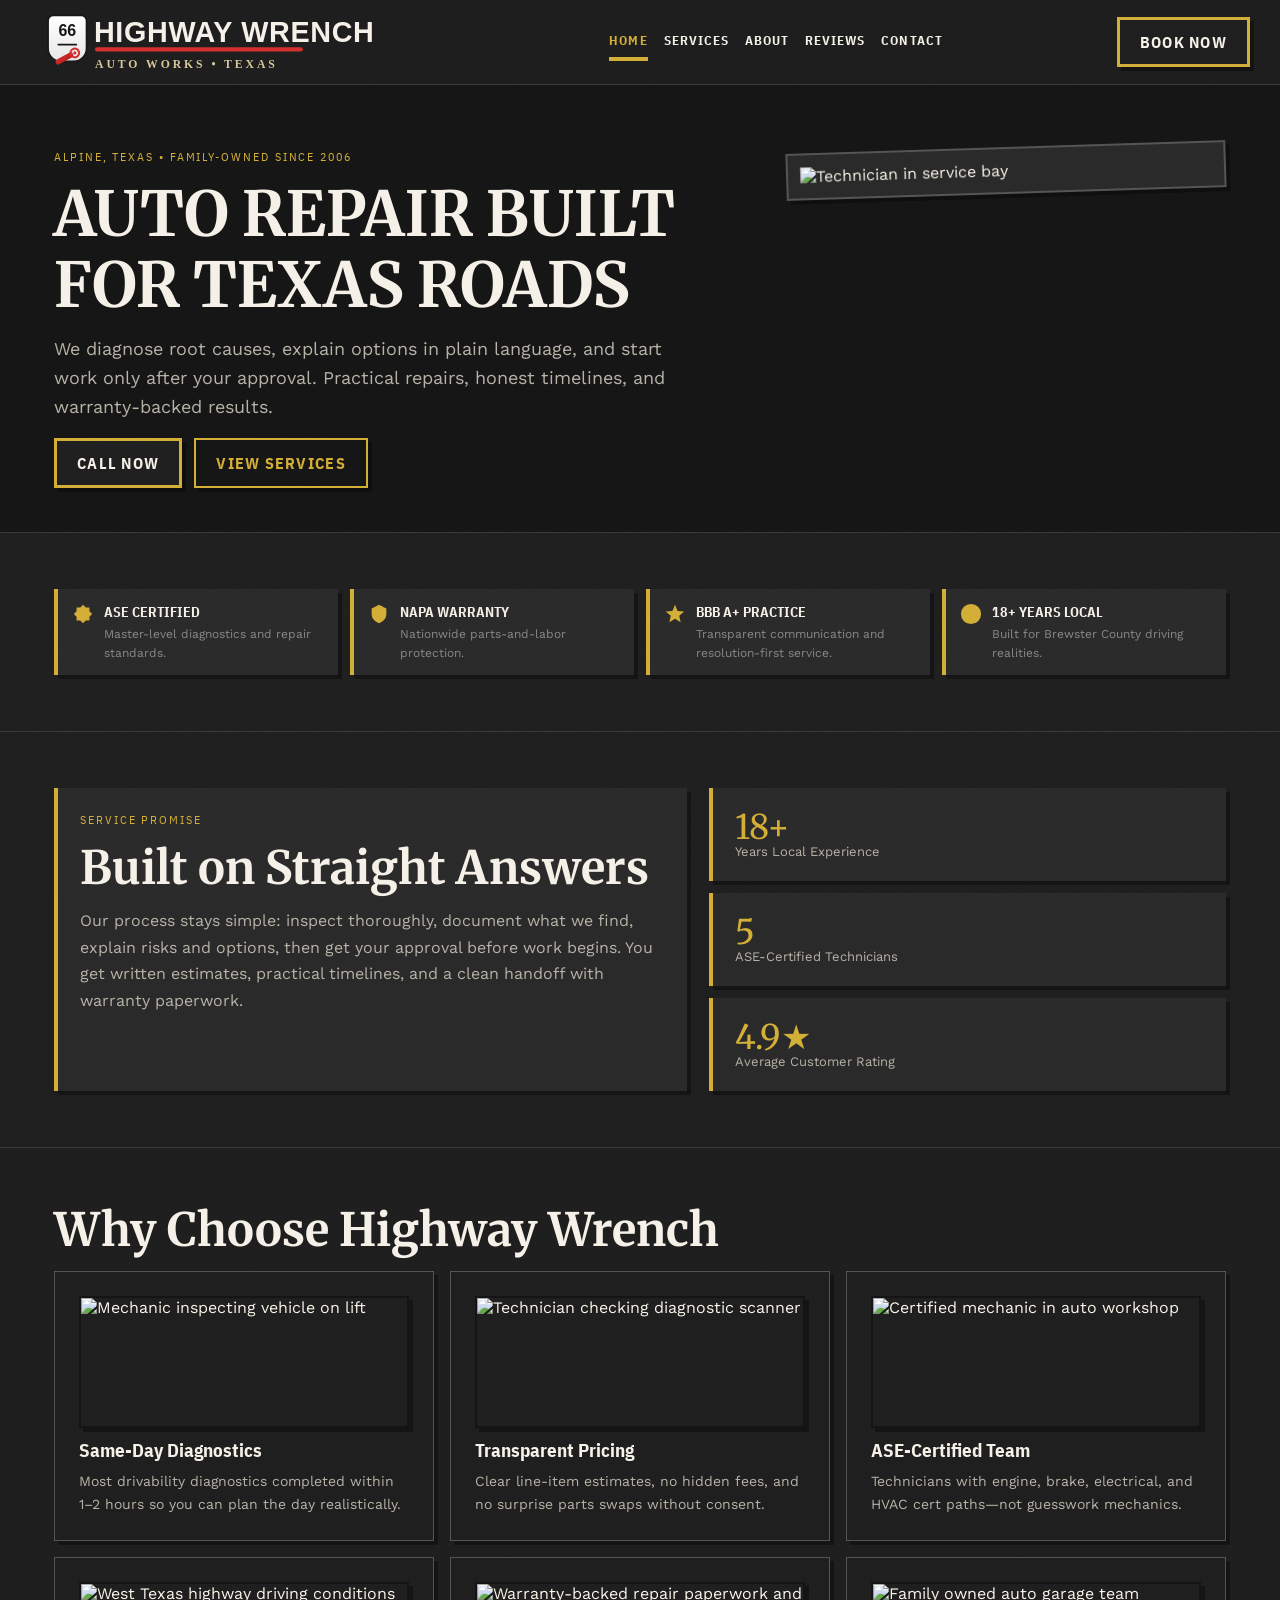
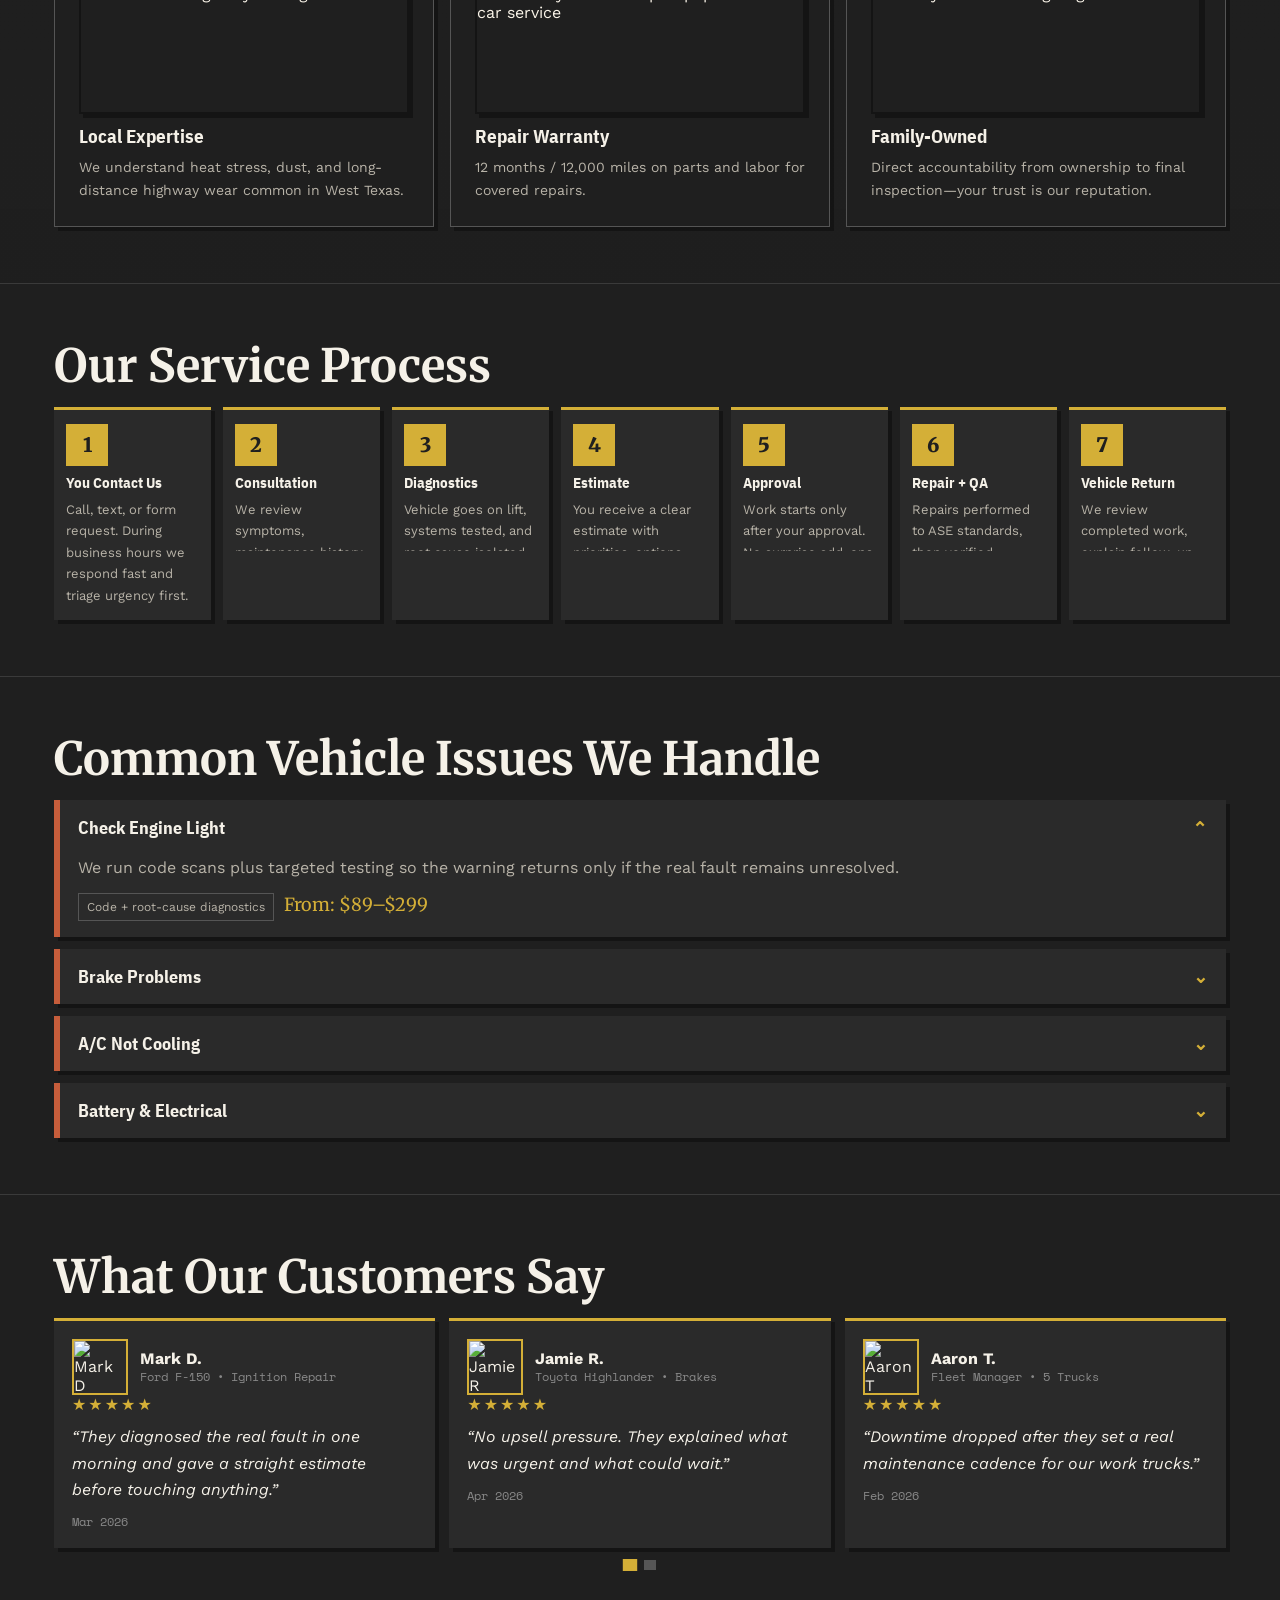
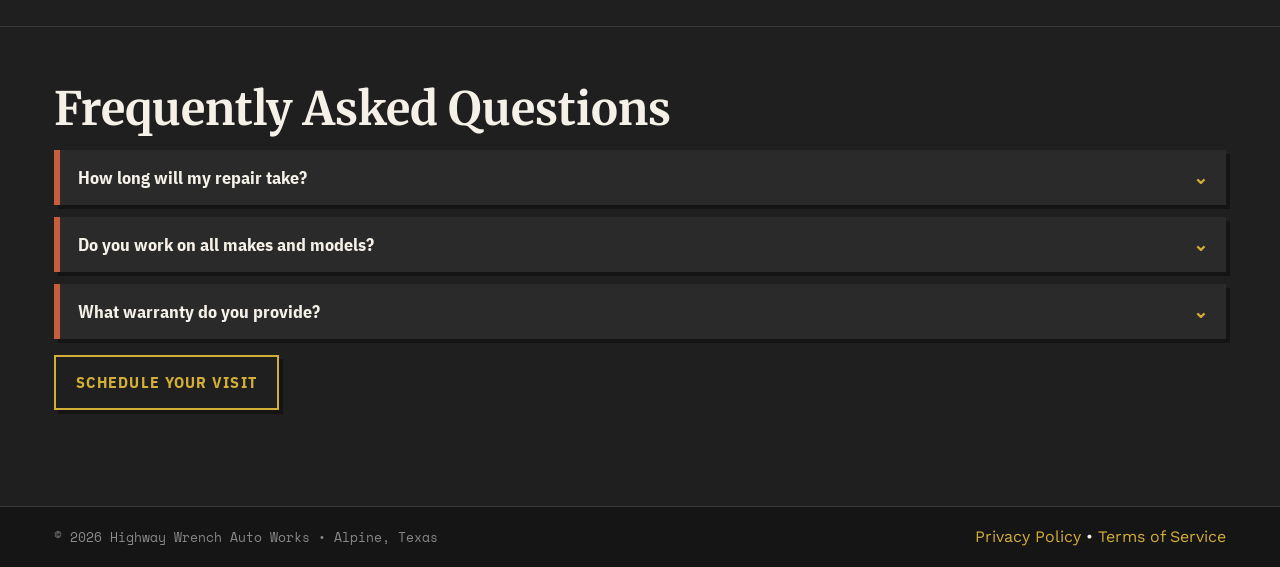
==== commit e655208e: "Replace hero and feature emoji with automotive imagery and section background" ====
--- a/index.html
+++ b/index.html
@@ -35,7 +35,7 @@
     <p class="tag">We diagnose root causes, explain options in plain language, and start work only after your approval. Practical repairs, honest timelines, and warranty-backed results.</p>
     <div class="cta-row"><a class="btn btn-primary" href="tel:+14328370196">CALL NOW</a><a class="btn btn-secondary" href="/services.html">VIEW SERVICES</a></div>
   </div>
-  <aside class="hero-visual"><img src="https://images.unsplash.com/photo-1621905252507-b35492cc74b4?auto=format&fit=crop&w=1200&q=80" alt="Technician in service bay"></aside>
+  <aside class="hero-visual"><img src="https://images.unsplash.com/photo-1619642751034-765dfdf7c58e?auto=format&fit=crop&w=1400&q=80" alt="Technician in service bay"></aside>
 </div></section>
 
 <section class="section"><div class="container trust-grid">
@@ -54,14 +54,14 @@
   </div>
 </div></section>
 
-<section class="section"><div class="container"><h2>Why Choose Highway Wrench</h2>
+<section class="section feature-section"><div class="container"><h2>Why Choose Highway Wrench</h2>
 <div class="feature-grid">
-  <article class="feature"><div class="ico">⚡</div><h3>Same-Day Diagnostics</h3><p>Most drivability diagnostics completed within 1–2 hours so you can plan the day realistically.</p></article>
-  <article class="feature"><div class="ico">🔍</div><h3>Transparent Pricing</h3><p>Clear line-item estimates, no hidden fees, and no surprise parts swaps without consent.</p></article>
-  <article class="feature"><div class="ico">🏅</div><h3>ASE-Certified Team</h3><p>Technicians with engine, brake, electrical, and HVAC cert paths—not guesswork mechanics.</p></article>
-  <article class="feature"><div class="ico">📍</div><h3>Local Expertise</h3><p>We understand heat stress, dust, and long-distance highway wear common in West Texas.</p></article>
-  <article class="feature"><div class="ico">🛡️</div><h3>Repair Warranty</h3><p>12 months / 12,000 miles on parts and labor for covered repairs.</p></article>
-  <article class="feature"><div class="ico">👥</div><h3>Family-Owned</h3><p>Direct accountability from ownership to final inspection—your trust is our reputation.</p></article>
+  <article class="feature"><img class="feature-media" src="https://images.unsplash.com/photo-1621905252507-b35492cc74b4?auto=format&fit=crop&w=900&q=80" alt="Mechanic inspecting vehicle on lift"><h3>Same-Day Diagnostics</h3><p>Most drivability diagnostics completed within 1–2 hours so you can plan the day realistically.</p></article>
+  <article class="feature"><img class="feature-media" src="https://images.unsplash.com/photo-1625047509248-ec889cbff17f?auto=format&fit=crop&w=900&q=80" alt="Technician checking diagnostic scanner"><h3>Transparent Pricing</h3><p>Clear line-item estimates, no hidden fees, and no surprise parts swaps without consent.</p></article>
+  <article class="feature"><img class="feature-media" src="https://images.unsplash.com/photo-1621905251918-48416bd8575a?auto=format&fit=crop&w=900&q=80" alt="Certified mechanic in auto workshop"><h3>ASE-Certified Team</h3><p>Technicians with engine, brake, electrical, and HVAC cert paths—not guesswork mechanics.</p></article>
+  <article class="feature"><img class="feature-media" src="https://images.unsplash.com/photo-1503376780353-7e6692767b70?auto=format&fit=crop&w=900&q=80" alt="West Texas highway driving conditions"><h3>Local Expertise</h3><p>We understand heat stress, dust, and long-distance highway wear common in West Texas.</p></article>
+  <article class="feature"><img class="feature-media" src="https://images.unsplash.com/photo-1487754180451-c456f719a1fc?auto=format&fit=crop&w=900&q=80" alt="Warranty-backed repair paperwork and car service"><h3>Repair Warranty</h3><p>12 months / 12,000 miles on parts and labor for covered repairs.</p></article>
+  <article class="feature"><img class="feature-media" src="https://images.unsplash.com/photo-1487754180451-c456f719a1fc?auto=format&fit=crop&w=900&q=80" alt="Family owned auto garage team"><h3>Family-Owned</h3><p>Direct accountability from ownership to final inspection—your trust is our reputation.</p></article>
 </div></div></section>
 
 <section class="section"><div class="container"><h2>Our Service Process</h2>
--- a/assets/styles.css
+++ b/assets/styles.css
@@ -35,7 +35,7 @@
 .btn-rust{background:var(--rust);color:var(--text);border-color:var(--rust)}
 .btn-rust:hover{border-color:var(--gold)}
 
-.hero{padding:62px 0 44px;background:linear-gradient(135deg,#181818,#232323)}
+.hero{padding:62px 0 44px;background:linear-gradient(rgba(20,20,20,.88),rgba(20,20,20,.9)),url("https://images.unsplash.com/photo-1625047509248-ec889cbff17f?auto=format&fit=crop&w=1800&q=80") center/cover no-repeat}
 .hero-grid{display:grid;grid-template-columns:1.6fr 1fr;gap:28px;align-items:start}
 .hero-copy{max-width:760px;padding-right:24px}
 .hero-copy .tag{font-size:18px;line-height:1.6;max-width:58ch}
@@ -59,9 +59,12 @@
 .feature-grid{display:grid;grid-template-columns:repeat(3,minmax(0,1fr));gap:16px}
 .feature{background:var(--bg);border:1px solid var(--line-2);padding:24px;box-shadow:var(--shadow);transition:transform .3s ease-out, background-color .3s ease-out}
 .feature:hover{transform:translate(-2px,-2px) scale(1.01);background:var(--bg-alt)}
-.feature .ico{width:44px;height:44px;color:var(--gold);margin-bottom:10px}
 .feature h3{font-family:'IBM Plex Sans Condensed',sans-serif;font-size:19px;margin-bottom:8px}
 .feature p{font-size:14px;margin:0}
+.feature-media{width:100%;height:132px;object-fit:cover;border:2px solid #141414;box-shadow:var(--shadow);margin:0 0 12px;filter:saturate(.9) sepia(.06)}
+.feature-section{position:relative;overflow:hidden}
+.feature-section:before{content:'';position:absolute;inset:0;background:linear-gradient(rgba(31,31,31,.92),rgba(31,31,31,.94)),url("https://images.unsplash.com/photo-1517524008697-84bbe3c3fd98?auto=format&fit=crop&w=1800&q=80") center/cover no-repeat;z-index:0}
+.feature-section .container{position:relative;z-index:1}
 
 .process-line{display:grid;grid-template-columns:repeat(7,minmax(0,1fr));gap:12px}
 .step{position:relative;background:var(--bg-alt);padding:14px 12px;border-top:3px solid var(--gold);box-shadow:var(--shadow);cursor:pointer;min-height:178px}
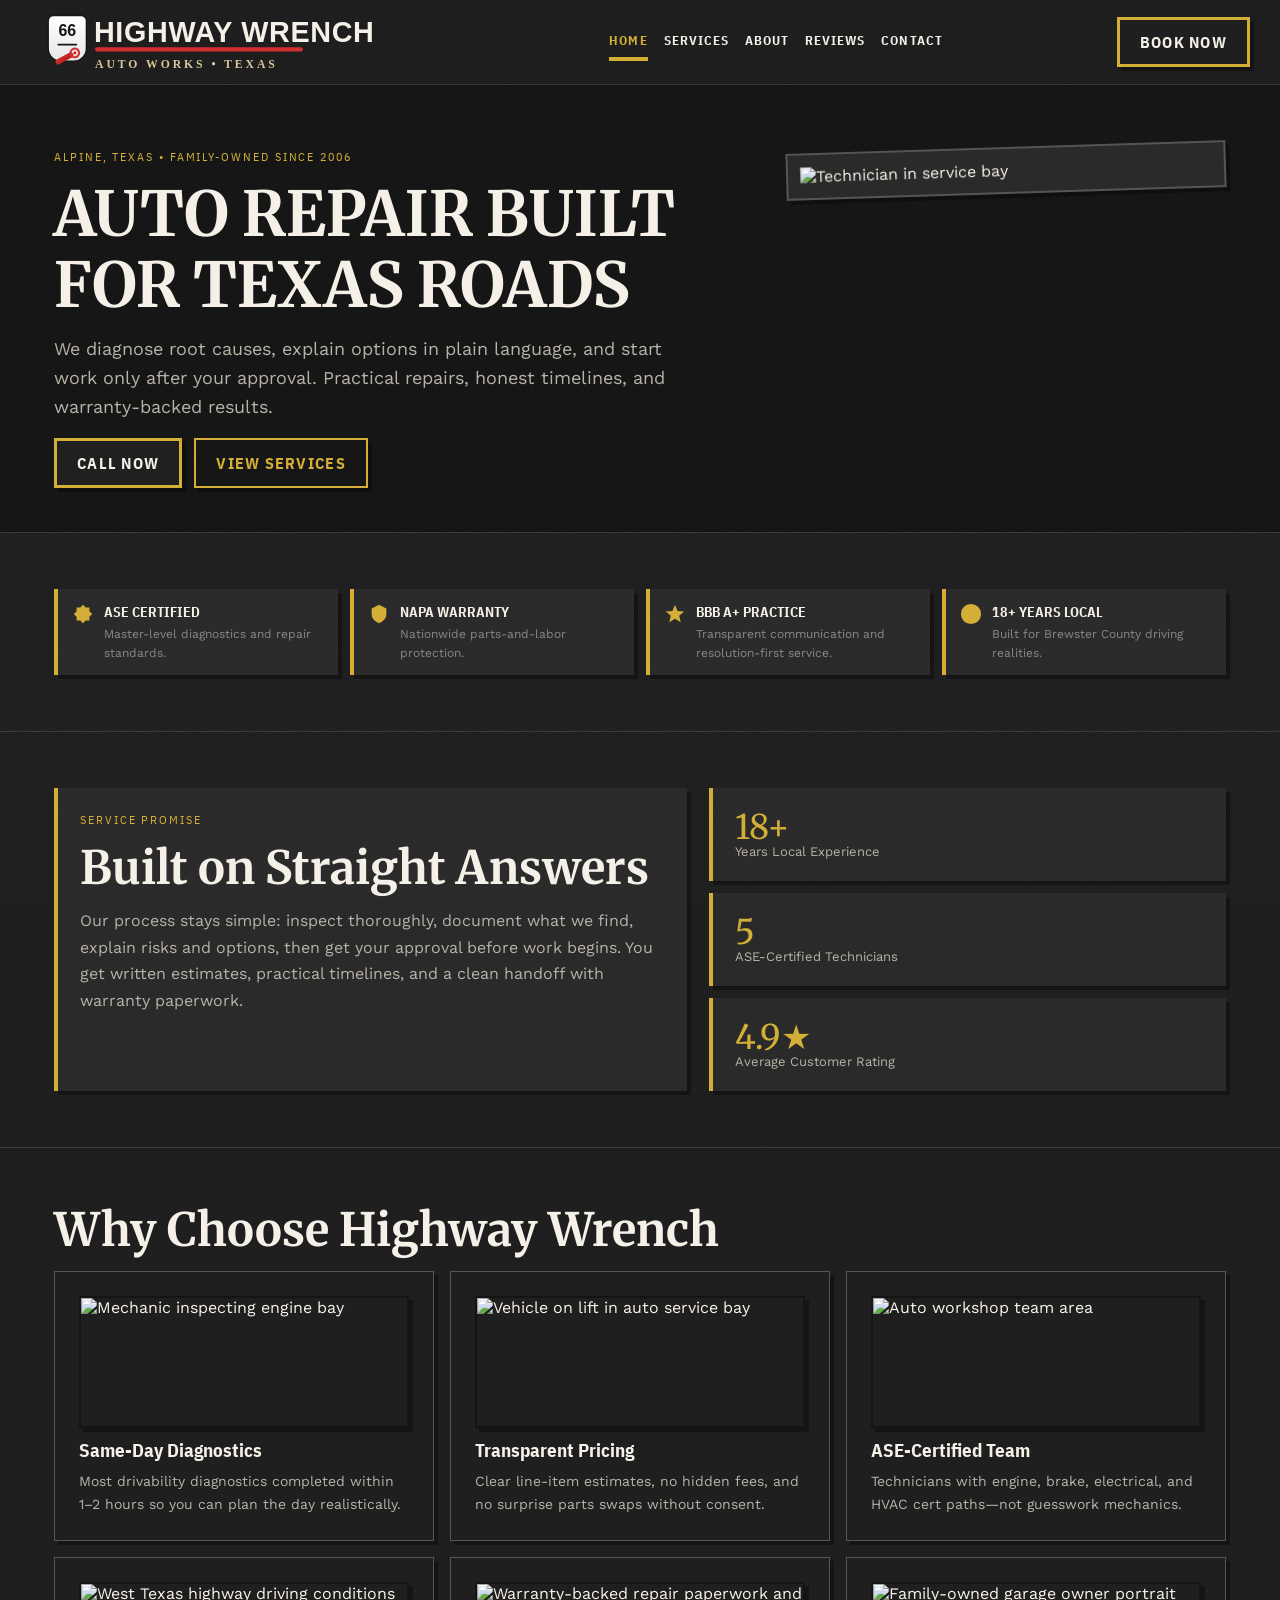
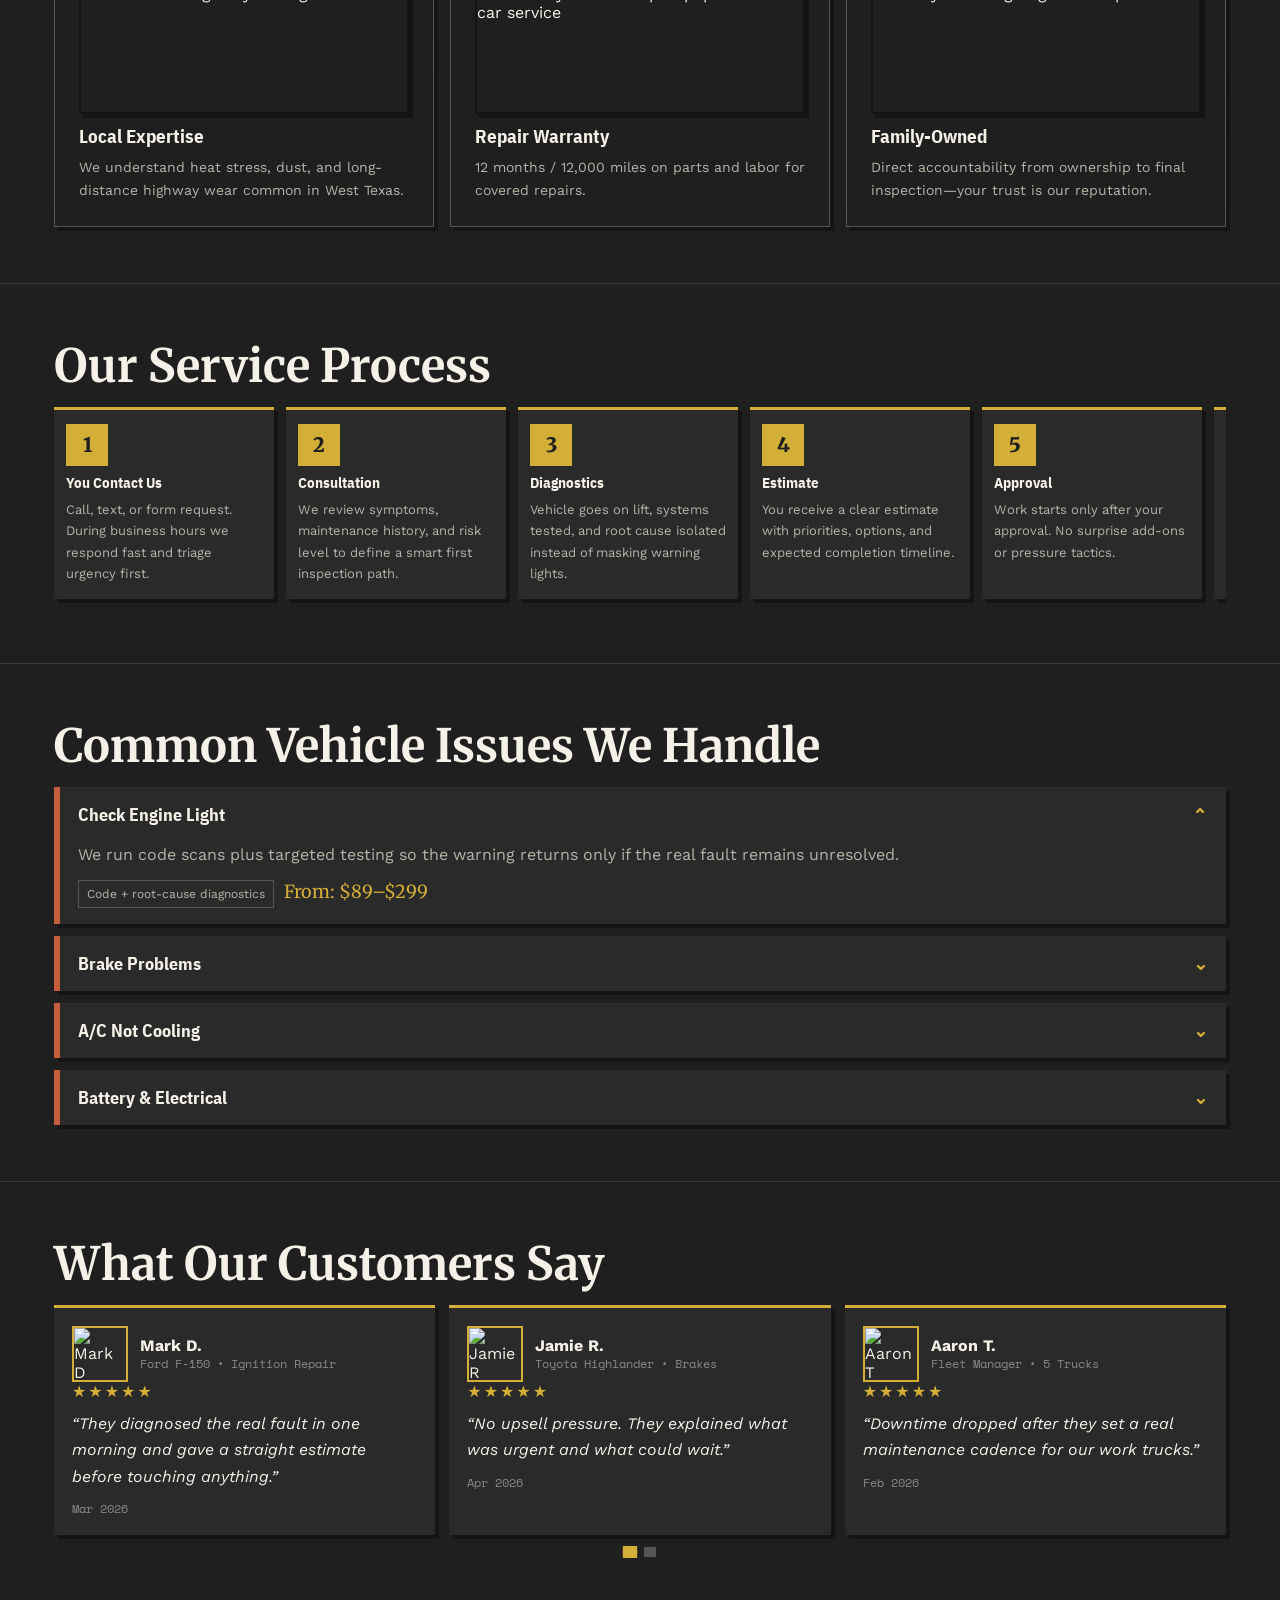
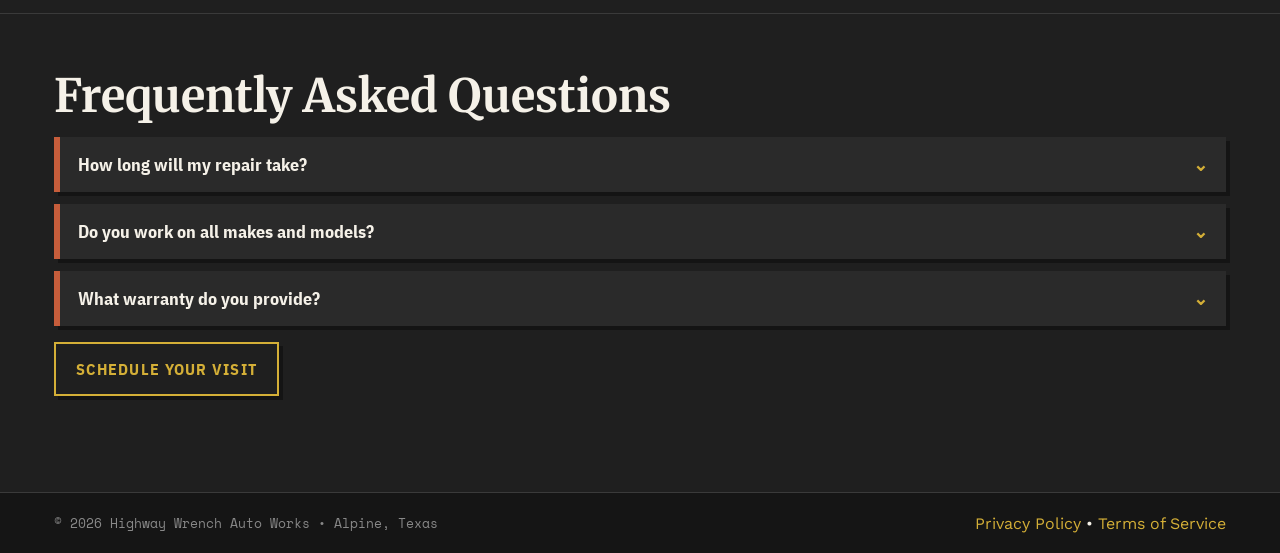
==== commit 2d77f515: "Fix home feature imagery relevance and improve process card text readability" ====
--- a/index.html
+++ b/index.html
@@ -56,12 +56,12 @@
 
 <section class="section feature-section"><div class="container"><h2>Why Choose Highway Wrench</h2>
 <div class="feature-grid">
-  <article class="feature"><img class="feature-media" src="https://images.unsplash.com/photo-1621905252507-b35492cc74b4?auto=format&fit=crop&w=900&q=80" alt="Mechanic inspecting vehicle on lift"><h3>Same-Day Diagnostics</h3><p>Most drivability diagnostics completed within 1–2 hours so you can plan the day realistically.</p></article>
-  <article class="feature"><img class="feature-media" src="https://images.unsplash.com/photo-1625047509248-ec889cbff17f?auto=format&fit=crop&w=900&q=80" alt="Technician checking diagnostic scanner"><h3>Transparent Pricing</h3><p>Clear line-item estimates, no hidden fees, and no surprise parts swaps without consent.</p></article>
-  <article class="feature"><img class="feature-media" src="https://images.unsplash.com/photo-1621905251918-48416bd8575a?auto=format&fit=crop&w=900&q=80" alt="Certified mechanic in auto workshop"><h3>ASE-Certified Team</h3><p>Technicians with engine, brake, electrical, and HVAC cert paths—not guesswork mechanics.</p></article>
+  <article class="feature"><img class="feature-media" src="https://images.unsplash.com/photo-1625047509248-ec889cbff17f?auto=format&fit=crop&w=900&q=80" alt="Mechanic inspecting engine bay"><h3>Same-Day Diagnostics</h3><p>Most drivability diagnostics completed within 1–2 hours so you can plan the day realistically.</p></article>
+  <article class="feature"><img class="feature-media" src="https://images.unsplash.com/photo-1607861716497-e65ab29fc7ac?auto=format&fit=crop&w=900&q=80" alt="Vehicle on lift in auto service bay"><h3>Transparent Pricing</h3><p>Clear line-item estimates, no hidden fees, and no surprise parts swaps without consent.</p></article>
+  <article class="feature"><img class="feature-media" src="https://images.unsplash.com/photo-1619642751034-765dfdf7c58e?auto=format&fit=crop&w=900&q=80" alt="Auto workshop team area"><h3>ASE-Certified Team</h3><p>Technicians with engine, brake, electrical, and HVAC cert paths—not guesswork mechanics.</p></article>
   <article class="feature"><img class="feature-media" src="https://images.unsplash.com/photo-1503376780353-7e6692767b70?auto=format&fit=crop&w=900&q=80" alt="West Texas highway driving conditions"><h3>Local Expertise</h3><p>We understand heat stress, dust, and long-distance highway wear common in West Texas.</p></article>
   <article class="feature"><img class="feature-media" src="https://images.unsplash.com/photo-1487754180451-c456f719a1fc?auto=format&fit=crop&w=900&q=80" alt="Warranty-backed repair paperwork and car service"><h3>Repair Warranty</h3><p>12 months / 12,000 miles on parts and labor for covered repairs.</p></article>
-  <article class="feature"><img class="feature-media" src="https://images.unsplash.com/photo-1487754180451-c456f719a1fc?auto=format&fit=crop&w=900&q=80" alt="Family owned auto garage team"><h3>Family-Owned</h3><p>Direct accountability from ownership to final inspection—your trust is our reputation.</p></article>
+  <article class="feature"><img class="feature-media" src="https://images.unsplash.com/photo-1521119989659-a83eee488004?auto=format&fit=crop&w=900&q=80" alt="Family-owned garage owner portrait"><h3>Family-Owned</h3><p>Direct accountability from ownership to final inspection—your trust is our reputation.</p></article>
 </div></div></section>
 
 <section class="section"><div class="container"><h2>Our Service Process</h2>
--- a/assets/styles.css
+++ b/assets/styles.css
@@ -66,11 +66,11 @@
 .feature-section:before{content:'';position:absolute;inset:0;background:linear-gradient(rgba(31,31,31,.92),rgba(31,31,31,.94)),url("https://images.unsplash.com/photo-1517524008697-84bbe3c3fd98?auto=format&fit=crop&w=1800&q=80") center/cover no-repeat;z-index:0}
 .feature-section .container{position:relative;z-index:1}
 
-.process-line{display:grid;grid-template-columns:repeat(7,minmax(0,1fr));gap:12px}
-.step{position:relative;background:var(--bg-alt);padding:14px 12px;border-top:3px solid var(--gold);box-shadow:var(--shadow);cursor:pointer;min-height:178px}
+.process-line{display:flex;gap:12px;overflow-x:auto;padding-bottom:8px;scroll-snap-type:x proximity}
+.step{position:relative;background:var(--bg-alt);padding:14px 12px;border-top:3px solid var(--gold);box-shadow:var(--shadow);cursor:pointer;min-width:220px;flex:0 0 220px;scroll-snap-align:start}
 .step .num{width:42px;height:42px;background:var(--gold);color:var(--bg);display:grid;place-items:center;font-family:'Merriweather',serif;font-weight:900;font-size:20px;margin-bottom:8px}
 .step h4{font-family:'IBM Plex Sans Condensed',sans-serif;font-size:15px;margin-bottom:8px}
-.step p{font-size:13px;margin:0;max-height:52px;overflow:hidden;transition:max-height .3s ease-out}
+.step p{font-size:13px;margin:0;max-height:none;overflow:visible;transition:max-height .3s ease-out}
 .step.active p{max-height:240px}
 
 .accordion{display:grid;gap:12px}
@@ -162,7 +162,6 @@
 
 @media (max-width:1100px){
   .trust-grid,.feature-grid,.metrics-grid,.platform-grid,.value-grid,.team-grid{grid-template-columns:repeat(2,minmax(0,1fr))}
-  .process-line{grid-template-columns:repeat(4,minmax(0,1fr))}
   .tabs-layout{grid-template-columns:1fr}
   .tabs-nav{position:static;grid-template-columns:repeat(3,minmax(0,1fr))}
   .reviews-grid{columns:2}
@@ -173,7 +172,6 @@
   .hero-copy{padding-right:0}
   .cta-row{flex-direction:column;align-items:stretch}
   .trust-grid,.feature-grid,.metrics-grid,.platform-grid,.value-grid,.team-grid,.cert-grid,.policy-grid,.steps-grid{grid-template-columns:1fr}
-  .process-line{grid-template-columns:1fr 1fr}
   .carousel-track{grid-template-columns:1fr}
   .reviews-grid{columns:1}
   nav{display:none}
